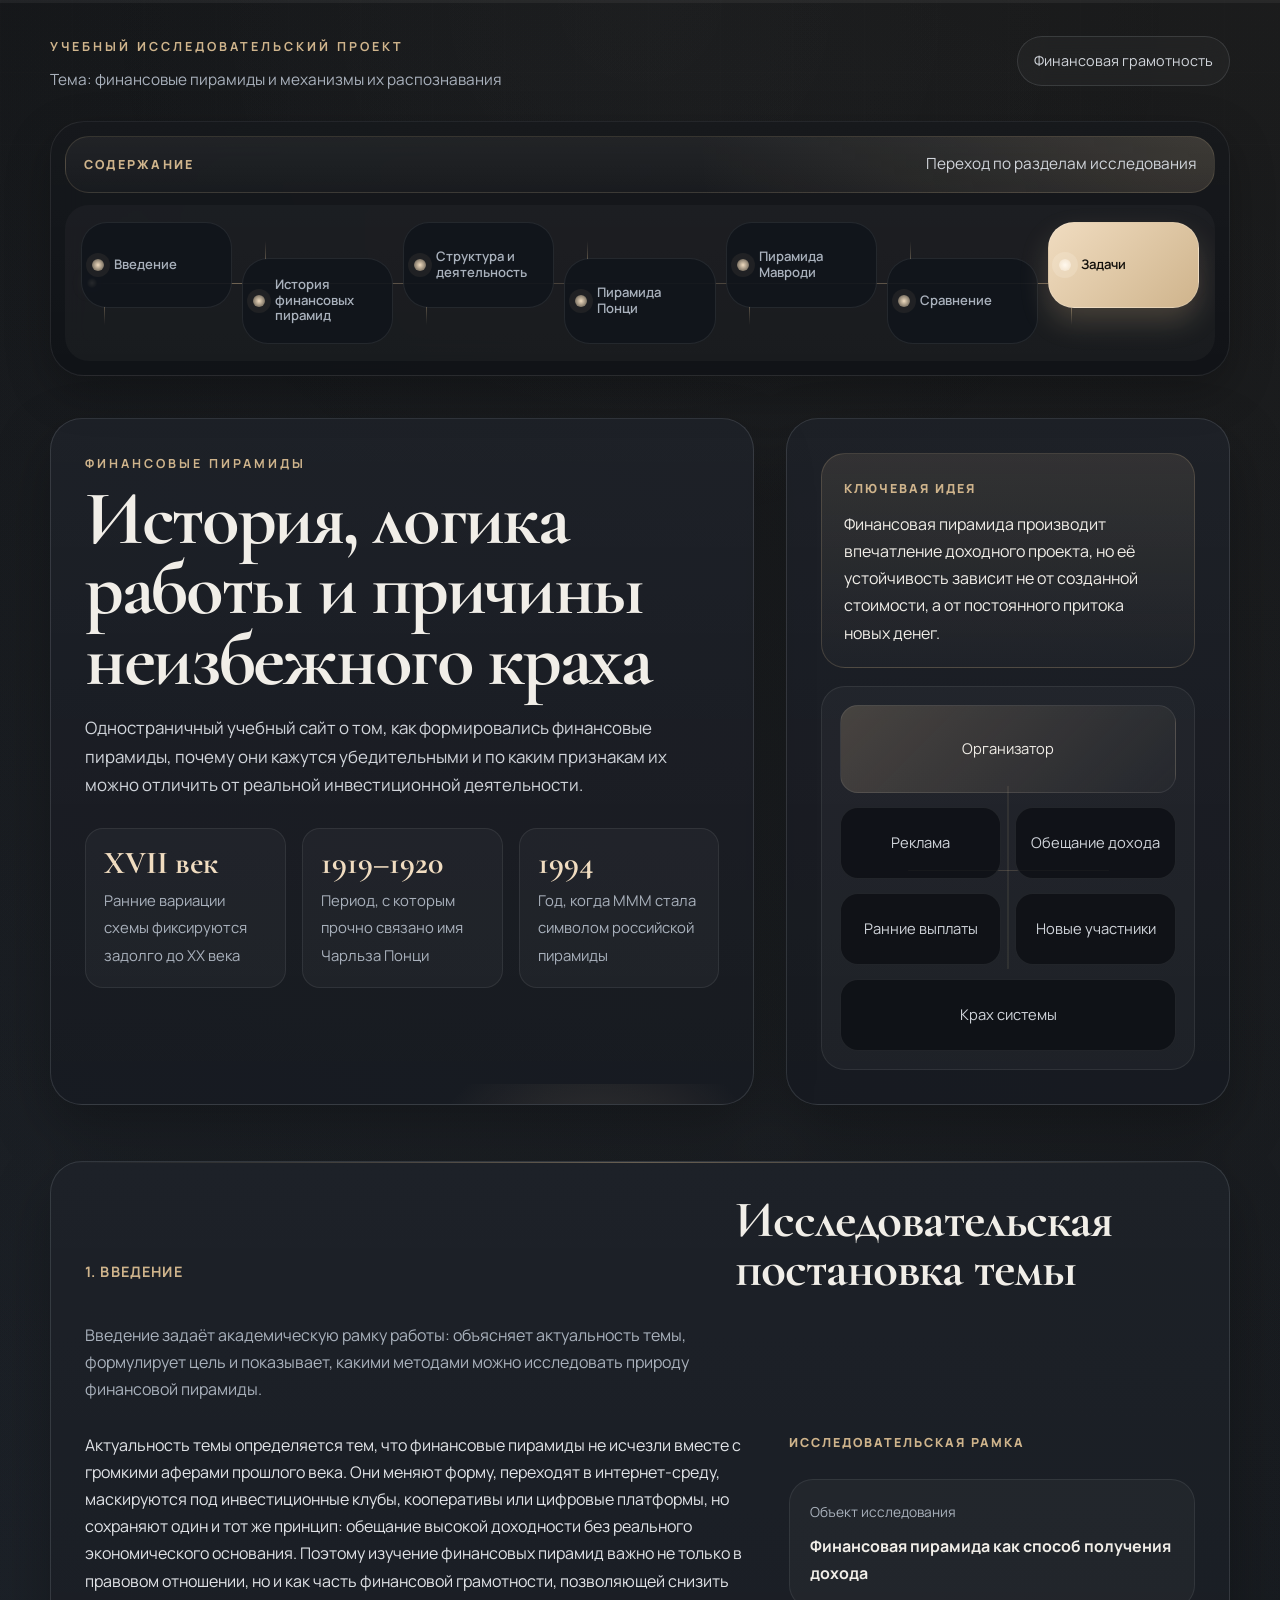
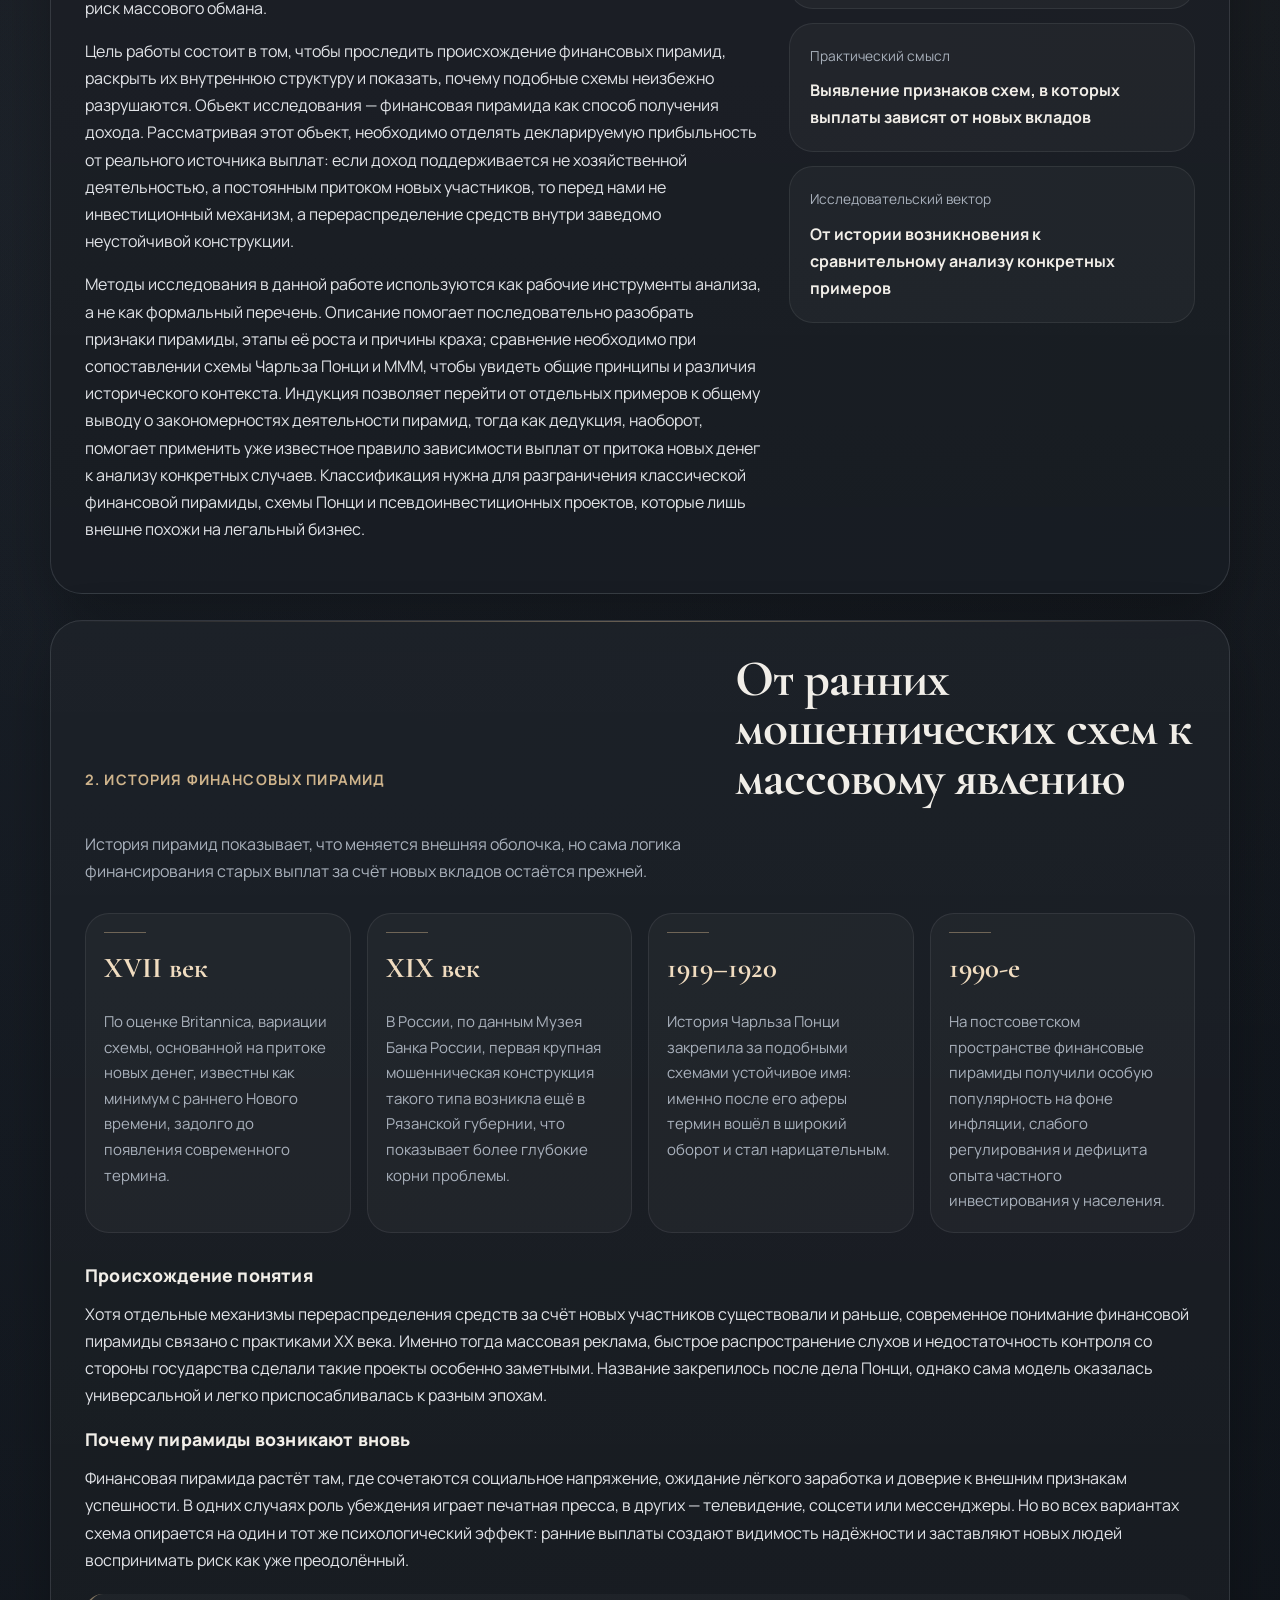
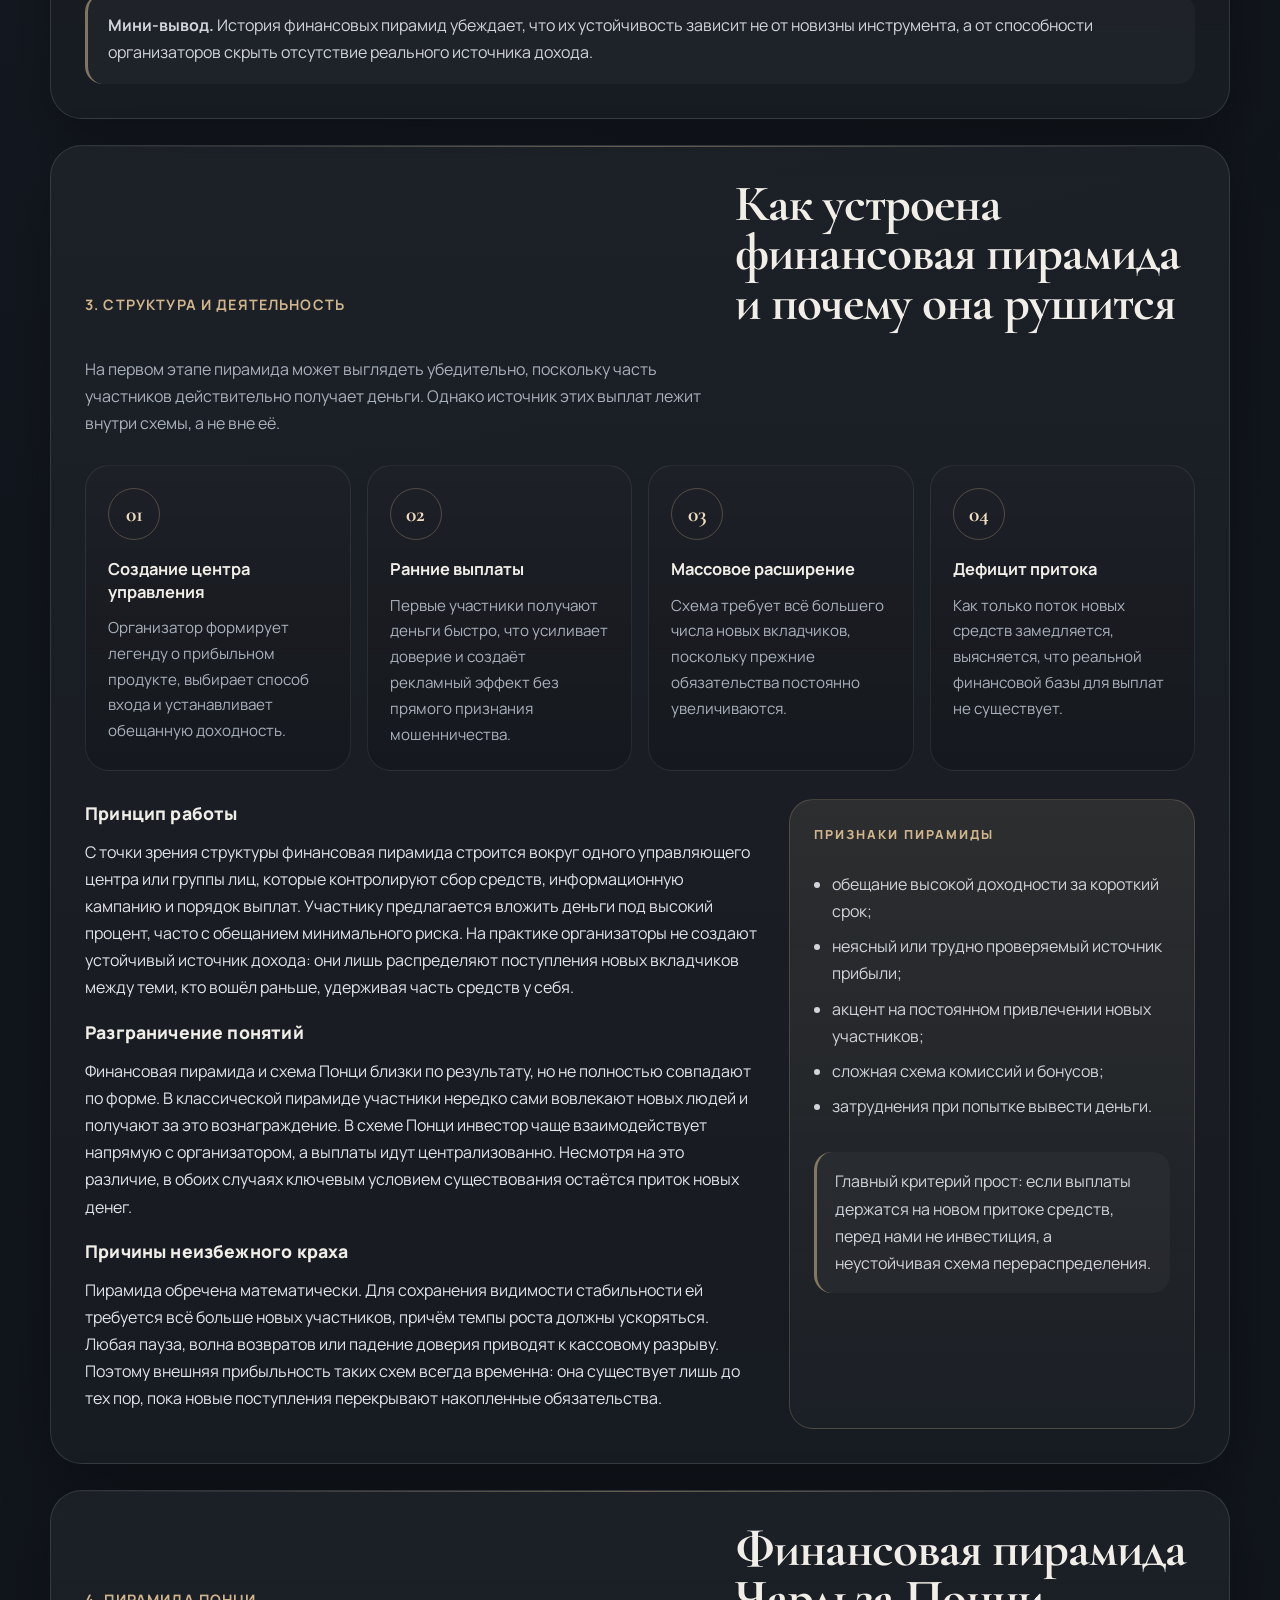
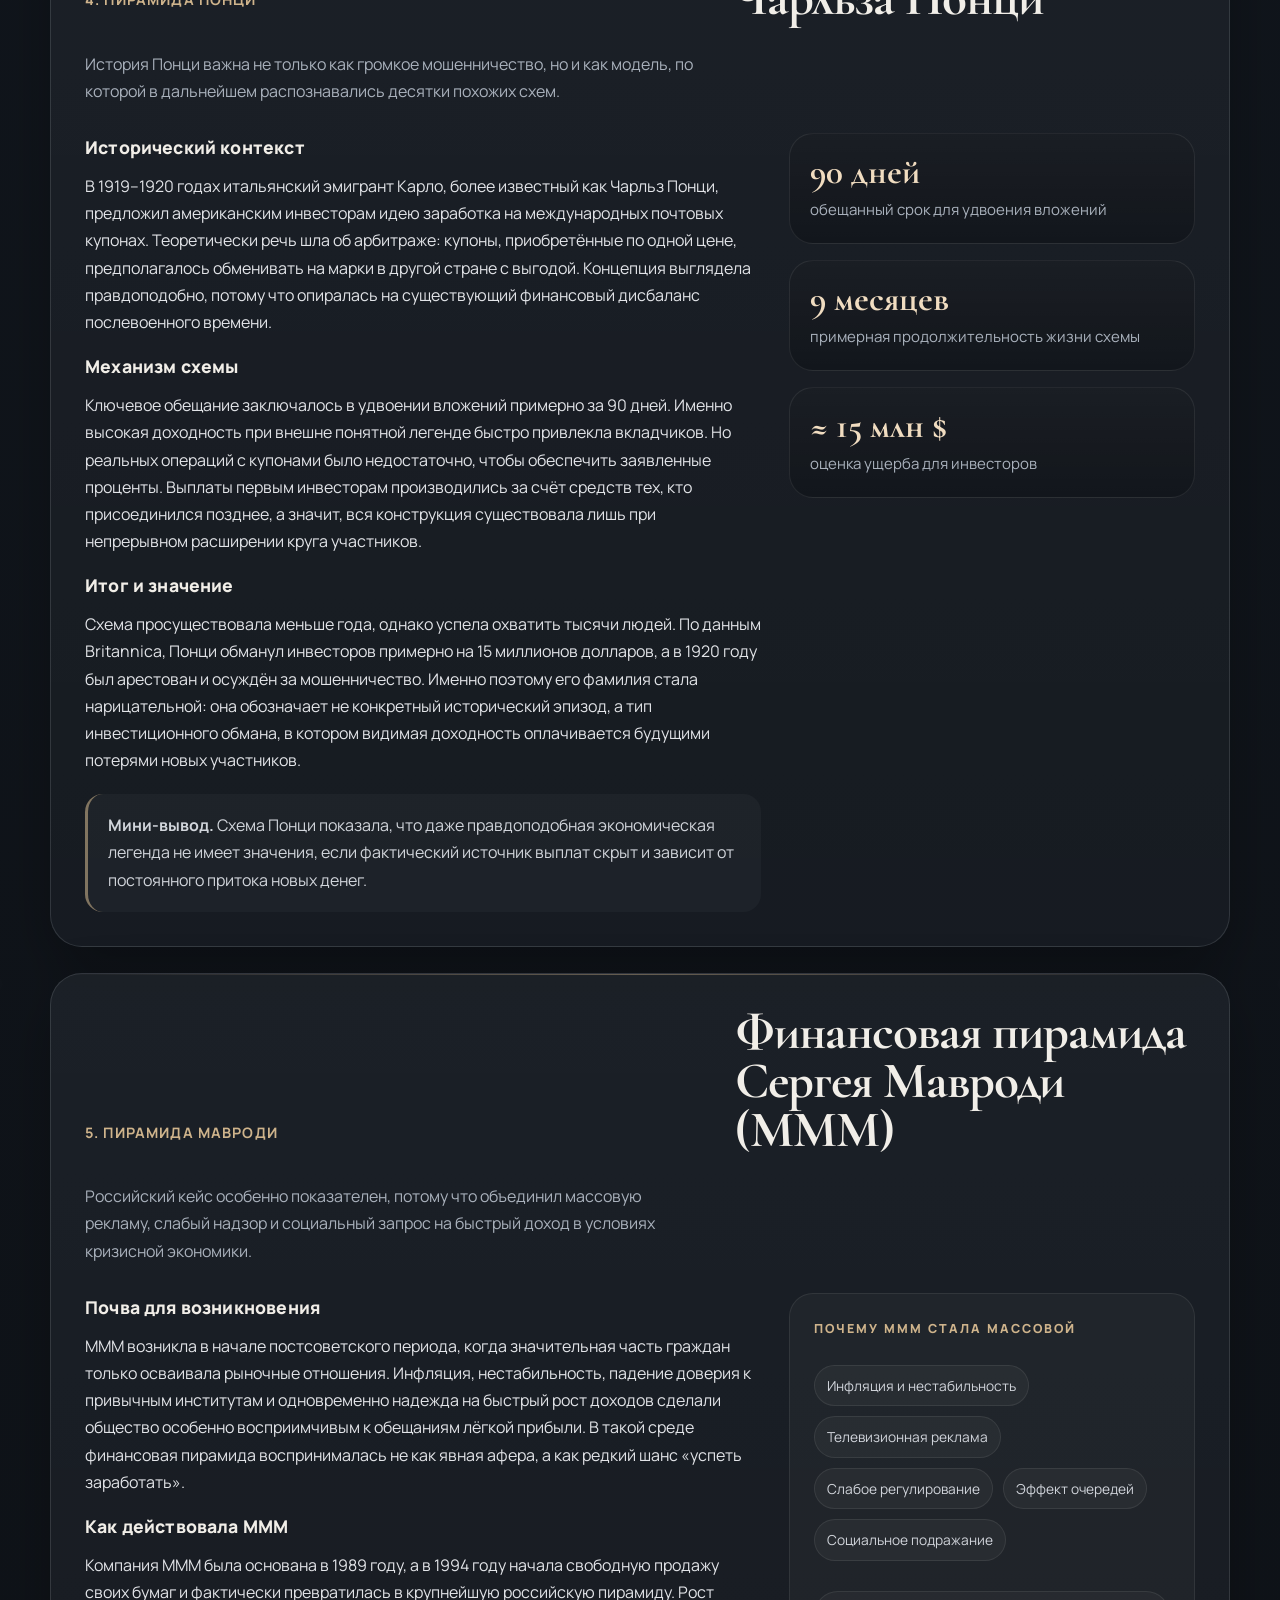
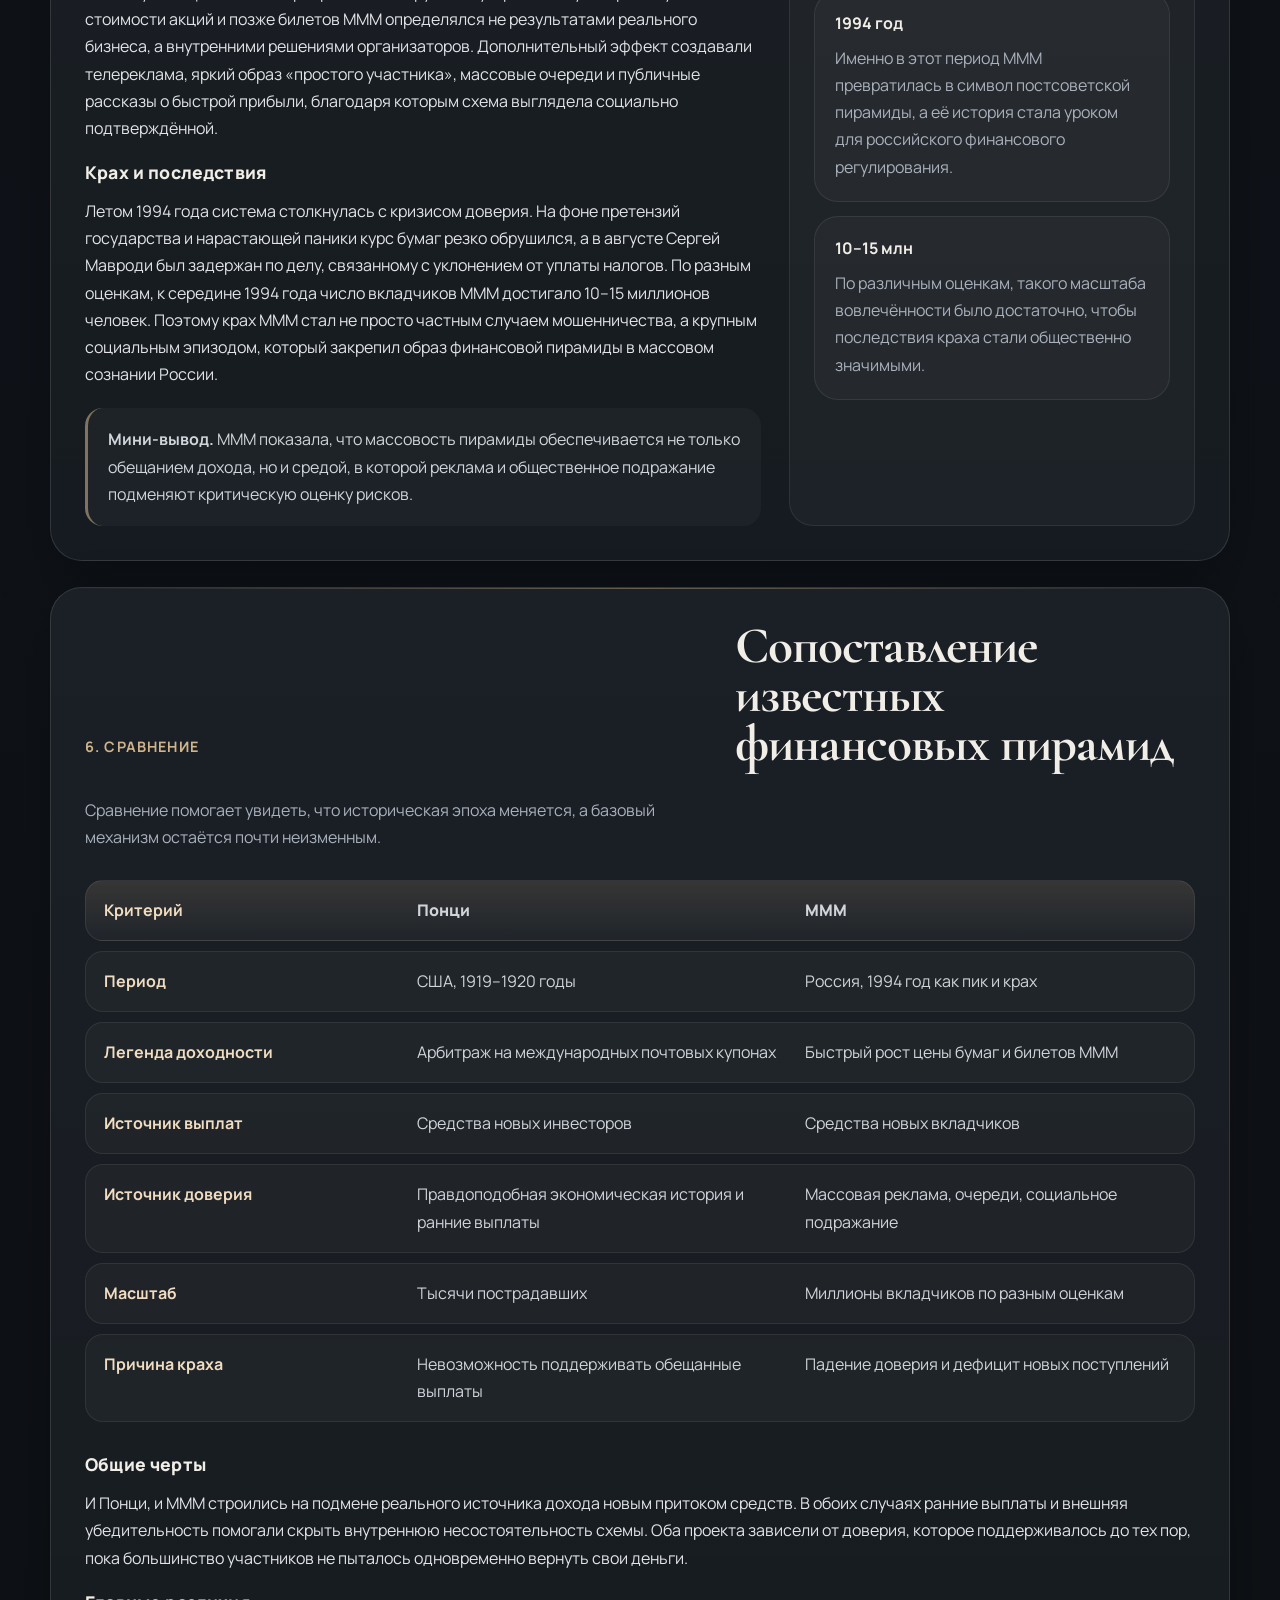
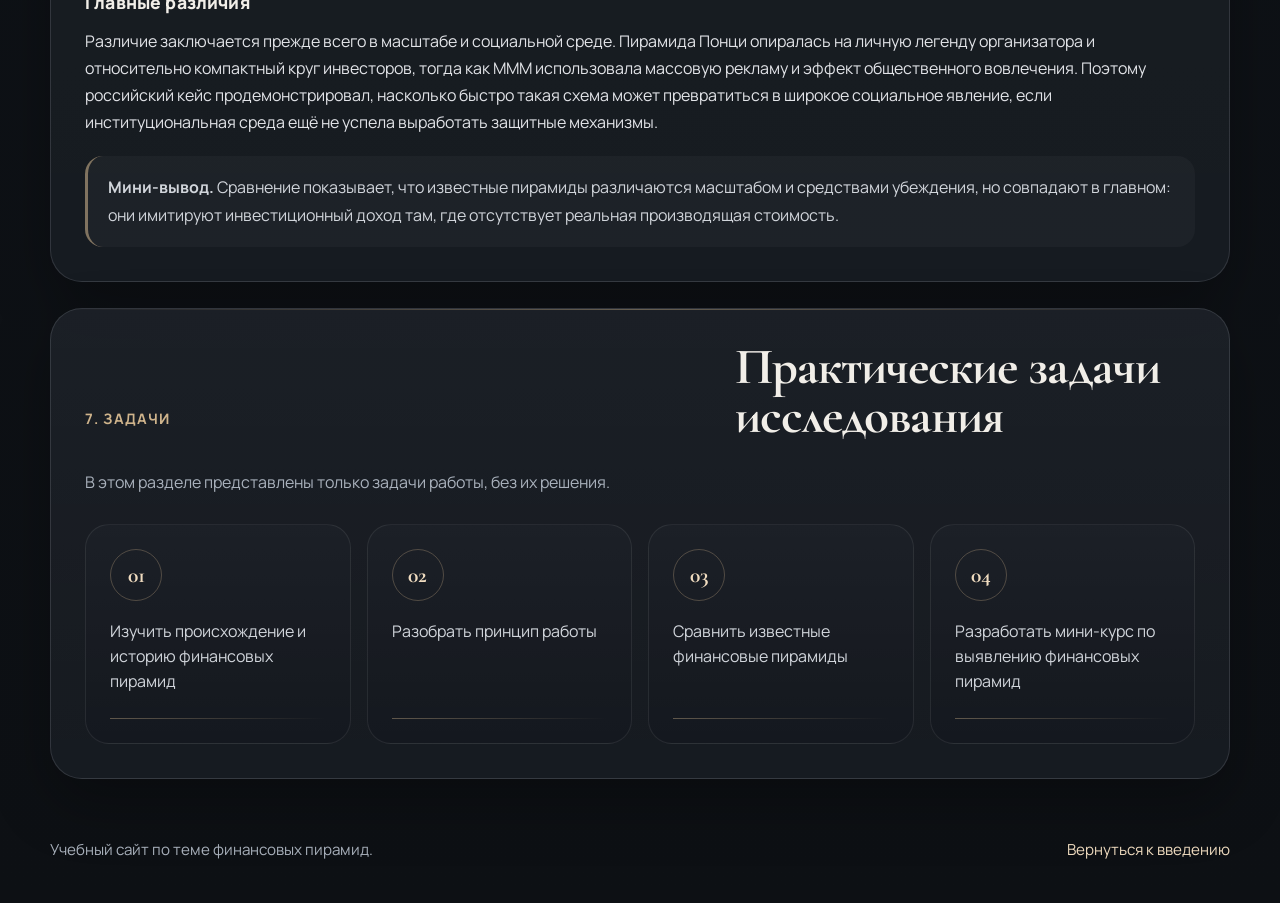
==== index.html @ 286de3d2 "Add files via upload" ====
<!DOCTYPE html>
<html lang="ru">
  <head>
    <meta charset="UTF-8" />
    <meta name="viewport" content="width=device-width, initial-scale=1.0" />
    <title>Финансовые пирамиды | Учебный проект</title>
    <meta
      name="description"
      content="Образовательный сайт о происхождении, структуре и примерах финансовых пирамид: Понци, МММ и сравнительный анализ."
    />
    <link rel="preconnect" href="https://fonts.googleapis.com" />
    <link rel="preconnect" href="https://fonts.gstatic.com" crossorigin />
    <link
      href="https://fonts.googleapis.com/css2?family=Cormorant+Garamond:wght@500;600;700&family=Manrope:wght@400;500;600;700;800&display=swap"
      rel="stylesheet"
    />
    <link rel="stylesheet" href="styles.css" />
    <script src="script.js" defer></script>
  </head>
  <body>
    <div class="scroll-progress" aria-hidden="true">
      <span class="scroll-progress__value"></span>
    </div>

    <header class="page-top">
      <div class="topbar">
        <div>
          <p class="eyebrow">Учебный исследовательский проект</p>
          <p class="topbar__caption">Тема: финансовые пирамиды и механизмы их распознавания</p>
        </div>
        <div class="topbar__badge">Финансовая грамотность</div>
      </div>

      <nav class="branch-nav" aria-label="Навигация по разделам">
        <div class="branch-nav__shell">
          <div class="branch-nav__meta">
            <span class="branch-nav__meta-title">Содержание</span>
            <p class="branch-nav__meta-text">Переход по разделам исследования</p>
          </div>

          <div class="branch-nav__track">
            <span class="branch-nav__trunk" aria-hidden="true"></span>

            <a class="branch-link is-active" href="#vvedenie" data-target="vvedenie" aria-current="true">
              <span class="branch-link__stem" aria-hidden="true"></span>
              <span class="branch-link__dot" aria-hidden="true"></span>
              <span class="branch-link__label">Введение</span>
            </a>

            <a class="branch-link" href="#history" data-target="history">
              <span class="branch-link__stem" aria-hidden="true"></span>
              <span class="branch-link__dot" aria-hidden="true"></span>
              <span class="branch-link__label">История финансовых пирамид</span>
            </a>

            <a class="branch-link" href="#structure" data-target="structure">
              <span class="branch-link__stem" aria-hidden="true"></span>
              <span class="branch-link__dot" aria-hidden="true"></span>
              <span class="branch-link__label">Структура и деятельность</span>
            </a>

            <a class="branch-link" href="#ponzi" data-target="ponzi">
              <span class="branch-link__stem" aria-hidden="true"></span>
              <span class="branch-link__dot" aria-hidden="true"></span>
              <span class="branch-link__label">Пирамида Понци</span>
            </a>

            <a class="branch-link" href="#mavrodi" data-target="mavrodi">
              <span class="branch-link__stem" aria-hidden="true"></span>
              <span class="branch-link__dot" aria-hidden="true"></span>
              <span class="branch-link__label">Пирамида Мавроди</span>
            </a>

            <a class="branch-link" href="#comparison" data-target="comparison">
              <span class="branch-link__stem" aria-hidden="true"></span>
              <span class="branch-link__dot" aria-hidden="true"></span>
              <span class="branch-link__label">Сравнение</span>
            </a>

            <a class="branch-link" href="#tasks" data-target="tasks">
              <span class="branch-link__stem" aria-hidden="true"></span>
              <span class="branch-link__dot" aria-hidden="true"></span>
              <span class="branch-link__label">Задачи</span>
            </a>
          </div>
        </div>
      </nav>

      <section class="hero" data-reveal>
        <div class="hero__content">
          <p class="eyebrow">Финансовые пирамиды</p>
          <h1 class="hero__title">История, логика работы и причины неизбежного краха</h1>
          <p class="hero__lead">
            Одностраничный учебный сайт о том, как формировались финансовые пирамиды,
            почему они кажутся убедительными и по каким признакам их можно отличить от
            реальной инвестиционной деятельности.
          </p>
          <div class="hero__facts">
            <article class="fact-card">
              <span class="fact-card__value">XVII век</span>
              <span class="fact-card__label">Ранние вариации схемы фиксируются задолго до XX века</span>
            </article>
            <article class="fact-card">
              <span class="fact-card__value">1919–1920</span>
              <span class="fact-card__label">Период, с которым прочно связано имя Чарльза Понци</span>
            </article>
            <article class="fact-card">
              <span class="fact-card__value">1994</span>
              <span class="fact-card__label">Год, когда МММ стала символом российской пирамиды</span>
            </article>
          </div>
        </div>

        <aside class="hero__panel">
          <div class="note-card">
            <p class="note-card__label">Ключевая идея</p>
            <p class="note-card__text">
              Финансовая пирамида производит впечатление доходного проекта, но её
              устойчивость зависит не от созданной стоимости, а от постоянного притока
              новых денег.
            </p>
          </div>
          <div class="scheme-map" aria-hidden="true">
            <span class="scheme-map__node scheme-map__node--root">Организатор</span>
            <span class="scheme-map__node scheme-map__node--mid">Реклама</span>
            <span class="scheme-map__node scheme-map__node--mid">Обещание дохода</span>
            <span class="scheme-map__node scheme-map__node--leaf">Ранние выплаты</span>
            <span class="scheme-map__node scheme-map__node--leaf">Новые участники</span>
            <span class="scheme-map__node scheme-map__node--leaf">Крах системы</span>
          </div>
        </aside>
      </section>
    </header>

    <main class="content">
      <section class="section section--intro" id="vvedenie" data-reveal>
        <div class="section__header">
          <p class="section__kicker">1. Введение</p>
          <h2 class="section__title">Исследовательская постановка темы</h2>
          <p class="section__intro">
            Введение задаёт академическую рамку работы: объясняет актуальность темы,
            формулирует цель и показывает, какими методами можно исследовать природу
            финансовой пирамиды.
          </p>
        </div>

        <div class="section__body section__body--intro">
          <div class="reading-block">
            <p>
              Актуальность темы определяется тем, что финансовые пирамиды не исчезли
              вместе с громкими аферами прошлого века. Они меняют форму, переходят в
              интернет-среду, маскируются под инвестиционные клубы, кооперативы или
              цифровые платформы, но сохраняют один и тот же принцип: обещание высокой
              доходности без реального экономического основания. Поэтому изучение
              финансовых пирамид важно не только в правовом отношении, но и как часть
              финансовой грамотности, позволяющей снизить риск массового обмана.
            </p>
            <p>
              Цель работы состоит в том, чтобы проследить происхождение финансовых
              пирамид, раскрыть их внутреннюю структуру и показать, почему подобные
              схемы неизбежно разрушаются. Объект исследования — финансовая пирамида как
              способ получения дохода. Рассматривая этот объект, необходимо отделять
              декларируемую прибыльность от реального источника выплат: если доход
              поддерживается не хозяйственной деятельностью, а постоянным притоком
              новых участников, то перед нами не инвестиционный механизм, а
              перераспределение средств внутри заведомо неустойчивой конструкции.
            </p>
            <p>
              Методы исследования в данной работе используются как рабочие инструменты
              анализа, а не как формальный перечень. Описание помогает последовательно
              разобрать признаки пирамиды, этапы её роста и причины краха;
              сравнение необходимо при сопоставлении схемы Чарльза Понци и МММ, чтобы
              увидеть общие принципы и различия исторического контекста. Индукция
              позволяет перейти от отдельных примеров к общему выводу о закономерностях
              деятельности пирамид, тогда как дедукция, наоборот, помогает применить
              уже известное правило зависимости выплат от притока новых денег к анализу
              конкретных случаев. Классификация нужна для разграничения классической
              финансовой пирамиды, схемы Понци и псевдоинвестиционных проектов,
              которые лишь внешне похожи на легальный бизнес.
            </p>
          </div>

          <aside class="study-frame">
            <p class="study-frame__label">Исследовательская рамка</p>
            <div class="study-frame__card">
              <span>Объект исследования</span>
              <strong>Финансовая пирамида как способ получения дохода</strong>
            </div>
            <div class="study-frame__card">
              <span>Практический смысл</span>
              <strong>Выявление признаков схем, в которых выплаты зависят от новых вкладов</strong>
            </div>
            <div class="study-frame__card">
              <span>Исследовательский вектор</span>
              <strong>От истории возникновения к сравнительному анализу конкретных примеров</strong>
            </div>
          </aside>
        </div>
      </section>

      <section class="section" id="history" data-reveal>
        <div class="section__header">
          <p class="section__kicker">2. История финансовых пирамид</p>
          <h2 class="section__title">От ранних мошеннических схем к массовому явлению</h2>
          <p class="section__intro">
            История пирамид показывает, что меняется внешняя оболочка, но сама логика
            финансирования старых выплат за счёт новых вкладов остаётся прежней.
          </p>
        </div>

        <div class="chronicle">
          <article class="chronicle__item">
            <span class="chronicle__year">XVII век</span>
            <p>
              По оценке Britannica, вариации схемы, основанной на притоке новых денег,
              известны как минимум с раннего Нового времени, задолго до появления
              современного термина.
            </p>
          </article>
          <article class="chronicle__item">
            <span class="chronicle__year">XIX век</span>
            <p>
              В России, по данным Музея Банка России, первая крупная мошенническая
              конструкция такого типа возникла ещё в Рязанской губернии, что показывает
              более глубокие корни проблемы.
            </p>
          </article>
          <article class="chronicle__item">
            <span class="chronicle__year">1919–1920</span>
            <p>
              История Чарльза Понци закрепила за подобными схемами устойчивое имя:
              именно после его аферы термин вошёл в широкий оборот и стал нарицательным.
            </p>
          </article>
          <article class="chronicle__item">
            <span class="chronicle__year">1990-е</span>
            <p>
              На постсоветском пространстве финансовые пирамиды получили особую
              популярность на фоне инфляции, слабого регулирования и дефицита опыта
              частного инвестирования у населения.
            </p>
          </article>
        </div>

        <div class="section__body">
          <div class="reading-block">
            <h3>Происхождение понятия</h3>
            <p>
              Хотя отдельные механизмы перераспределения средств за счёт новых
              участников существовали и раньше, современное понимание финансовой
              пирамиды связано с практиками XX века. Именно тогда массовая реклама,
              быстрое распространение слухов и недостаточность контроля со стороны
              государства сделали такие проекты особенно заметными. Название закрепилось
              после дела Понци, однако сама модель оказалась универсальной и легко
              приспосабливалась к разным эпохам.
            </p>
            <h3>Почему пирамиды возникают вновь</h3>
            <p>
              Финансовая пирамида растёт там, где сочетаются социальное напряжение,
              ожидание лёгкого заработка и доверие к внешним признакам успешности.
              В одних случаях роль убеждения играет печатная пресса, в других —
              телевидение, соцсети или мессенджеры. Но во всех вариантах схема опирается
              на один и тот же психологический эффект: ранние выплаты создают видимость
              надёжности и заставляют новых людей воспринимать риск как уже преодолённый.
            </p>
            <div class="mini-conclusion">
              <strong>Мини-вывод.</strong> История финансовых пирамид убеждает, что их
              устойчивость зависит не от новизны инструмента, а от способности
              организаторов скрыть отсутствие реального источника дохода.
            </div>
          </div>
        </div>
      </section>

      <section class="section" id="structure" data-reveal>
        <div class="section__header">
          <p class="section__kicker">3. Структура и деятельность</p>
          <h2 class="section__title">Как устроена финансовая пирамида и почему она рушится</h2>
          <p class="section__intro">
            На первом этапе пирамида может выглядеть убедительно, поскольку часть
            участников действительно получает деньги. Однако источник этих выплат
            лежит внутри схемы, а не вне её.
          </p>
        </div>

        <div class="flow-grid">
          <article class="flow-card" data-reveal>
            <span class="flow-card__index">01</span>
            <h3>Создание центра управления</h3>
            <p>
              Организатор формирует легенду о прибыльном продукте, выбирает способ
              входа и устанавливает обещанную доходность.
            </p>
          </article>
          <article class="flow-card" data-reveal>
            <span class="flow-card__index">02</span>
            <h3>Ранние выплаты</h3>
            <p>
              Первые участники получают деньги быстро, что усиливает доверие и создаёт
              рекламный эффект без прямого признания мошенничества.
            </p>
          </article>
          <article class="flow-card" data-reveal>
            <span class="flow-card__index">03</span>
            <h3>Массовое расширение</h3>
            <p>
              Схема требует всё большего числа новых вкладчиков, поскольку прежние
              обязательства постоянно увеличиваются.
            </p>
          </article>
          <article class="flow-card" data-reveal>
            <span class="flow-card__index">04</span>
            <h3>Дефицит притока</h3>
            <p>
              Как только поток новых средств замедляется, выясняется, что реальной
              финансовой базы для выплат не существует.
            </p>
          </article>
        </div>

        <div class="section__body section__body--split">
          <div class="reading-block">
            <h3>Принцип работы</h3>
            <p>
              С точки зрения структуры финансовая пирамида строится вокруг одного
              управляющего центра или группы лиц, которые контролируют сбор средств,
              информационную кампанию и порядок выплат. Участнику предлагается вложить
              деньги под высокий процент, часто с обещанием минимального риска. На
              практике организаторы не создают устойчивый источник дохода: они лишь
              распределяют поступления новых вкладчиков между теми, кто вошёл раньше,
              удерживая часть средств у себя.
            </p>
            <h3>Разграничение понятий</h3>
            <p>
              Финансовая пирамида и схема Понци близки по результату, но не полностью
              совпадают по форме. В классической пирамиде участники нередко сами
              вовлекают новых людей и получают за это вознаграждение. В схеме Понци
              инвестор чаще взаимодействует напрямую с организатором, а выплаты идут
              централизованно. Несмотря на это различие, в обоих случаях ключевым
              условием существования остаётся приток новых денег.
            </p>
            <h3>Причины неизбежного краха</h3>
            <p>
              Пирамида обречена математически. Для сохранения видимости стабильности ей
              требуется всё больше новых участников, причём темпы роста должны
              ускоряться. Любая пауза, волна возвратов или падение доверия приводят к
              кассовому разрыву. Поэтому внешняя прибыльность таких схем всегда временна:
              она существует лишь до тех пор, пока новые поступления перекрывают
              накопленные обязательства.
            </p>
          </div>

          <aside class="accent-card">
            <p class="accent-card__label">Признаки пирамиды</p>
            <ul class="signal-list">
              <li>обещание высокой доходности за короткий срок;</li>
              <li>неясный или трудно проверяемый источник прибыли;</li>
              <li>акцент на постоянном привлечении новых участников;</li>
              <li>сложная схема комиссий и бонусов;</li>
              <li>затруднения при попытке вывести деньги.</li>
            </ul>
            <div class="mini-conclusion mini-conclusion--compact">
              Главный критерий прост: если выплаты держатся на новом притоке средств,
              перед нами не инвестиция, а неустойчивая схема перераспределения.
            </div>
          </aside>
        </div>
      </section>

      <section class="section" id="ponzi" data-reveal>
        <div class="section__header">
          <p class="section__kicker">4. Пирамида Понци</p>
          <h2 class="section__title">Финансовая пирамида Чарльза Понци</h2>
          <p class="section__intro">
            История Понци важна не только как громкое мошенничество, но и как модель,
            по которой в дальнейшем распознавались десятки похожих схем.
          </p>
        </div>

        <div class="section__body section__body--split">
          <div class="reading-block">
            <h3>Исторический контекст</h3>
            <p>
              В 1919–1920 годах итальянский эмигрант Карло, более известный как Чарльз
              Понци, предложил американским инвесторам идею заработка на международных
              почтовых купонах. Теоретически речь шла об арбитраже: купоны, приобретённые
              по одной цене, предполагалось обменивать на марки в другой стране с
              выгодой. Концепция выглядела правдоподобно, потому что опиралась на
              существующий финансовый дисбаланс послевоенного времени.
            </p>
            <h3>Механизм схемы</h3>
            <p>
              Ключевое обещание заключалось в удвоении вложений примерно за 90 дней.
              Именно высокая доходность при внешне понятной легенде быстро привлекла
              вкладчиков. Но реальных операций с купонами было недостаточно, чтобы
              обеспечить заявленные проценты. Выплаты первым инвесторам производились
              за счёт средств тех, кто присоединился позднее, а значит, вся конструкция
              существовала лишь при непрерывном расширении круга участников.
            </p>
            <h3>Итог и значение</h3>
            <p>
              Схема просуществовала меньше года, однако успела охватить тысячи людей.
              По данным Britannica, Понци обманул инвесторов примерно на 15 миллионов
              долларов, а в 1920 году был арестован и осуждён за мошенничество. Именно
              поэтому его фамилия стала нарицательной: она обозначает не конкретный
              исторический эпизод, а тип инвестиционного обмана, в котором видимая
              доходность оплачивается будущими потерями новых участников.
            </p>
            <div class="mini-conclusion">
              <strong>Мини-вывод.</strong> Схема Понци показала, что даже правдоподобная
              экономическая легенда не имеет значения, если фактический источник выплат
              скрыт и зависит от постоянного притока новых денег.
            </div>
          </div>

          <aside class="stat-stack">
            <article class="stat-card">
              <span class="stat-card__value">90 дней</span>
              <span class="stat-card__label">обещанный срок для удвоения вложений</span>
            </article>
            <article class="stat-card">
              <span class="stat-card__value">9 месяцев</span>
              <span class="stat-card__label">примерная продолжительность жизни схемы</span>
            </article>
            <article class="stat-card">
              <span class="stat-card__value">≈ 15 млн $</span>
              <span class="stat-card__label">оценка ущерба для инвесторов</span>
            </article>
          </aside>
        </div>
      </section>

      <section class="section" id="mavrodi" data-reveal>
        <div class="section__header">
          <p class="section__kicker">5. Пирамида Мавроди</p>
          <h2 class="section__title">Финансовая пирамида Сергея Мавроди (МММ)</h2>
          <p class="section__intro">
            Российский кейс особенно показателен, потому что объединил массовую рекламу,
            слабый надзор и социальный запрос на быстрый доход в условиях кризисной
            экономики.
          </p>
        </div>

        <div class="section__body section__body--split">
          <div class="reading-block">
            <h3>Почва для возникновения</h3>
            <p>
              МММ возникла в начале постсоветского периода, когда значительная часть
              граждан только осваивала рыночные отношения. Инфляция, нестабильность,
              падение доверия к привычным институтам и одновременно надежда на быстрый
              рост доходов сделали общество особенно восприимчивым к обещаниям лёгкой
              прибыли. В такой среде финансовая пирамида воспринималась не как явная
              афера, а как редкий шанс «успеть заработать».
            </p>
            <h3>Как действовала МММ</h3>
            <p>
              Компания МММ была основана в 1989 году, а в 1994 году начала свободную
              продажу своих бумаг и фактически превратилась в крупнейшую российскую
              пирамиду. Рост стоимости акций и позже билетов МММ определялся не
              результатами реального бизнеса, а внутренними решениями организаторов.
              Дополнительный эффект создавали телереклама, яркий образ «простого
              участника», массовые очереди и публичные рассказы о быстрой прибыли,
              благодаря которым схема выглядела социально подтверждённой.
            </p>
            <h3>Крах и последствия</h3>
            <p>
              Летом 1994 года система столкнулась с кризисом доверия. На фоне
              претензий государства и нарастающей паники курс бумаг резко обрушился,
              а в августе Сергей Мавроди был задержан по делу, связанному с уклонением
              от уплаты налогов. По разным оценкам, к середине 1994 года число
              вкладчиков МММ достигало 10–15 миллионов человек. Поэтому крах МММ стал
              не просто частным случаем мошенничества, а крупным социальным эпизодом,
              который закрепил образ финансовой пирамиды в массовом сознании России.
            </p>
            <div class="mini-conclusion">
              <strong>Мини-вывод.</strong> МММ показала, что массовость пирамиды
              обеспечивается не только обещанием дохода, но и средой, в которой реклама
              и общественное подражание подменяют критическую оценку рисков.
            </div>
          </div>

          <aside class="context-panel">
            <p class="context-panel__label">Почему МММ стала массовой</p>
            <div class="context-panel__tags">
              <span>Инфляция и нестабильность</span>
              <span>Телевизионная реклама</span>
              <span>Слабое регулирование</span>
              <span>Эффект очередей</span>
              <span>Социальное подражание</span>
            </div>
            <div class="context-panel__card">
              <strong>1994 год</strong>
              <p>
                Именно в этот период МММ превратилась в символ постсоветской пирамиды,
                а её история стала уроком для российского финансового регулирования.
              </p>
            </div>
            <div class="context-panel__card">
              <strong>10–15 млн</strong>
              <p>
                По различным оценкам, такого масштаба вовлечённости было достаточно,
                чтобы последствия краха стали общественно значимыми.
              </p>
            </div>
          </aside>
        </div>
      </section>

      <section class="section" id="comparison" data-reveal>
        <div class="section__header">
          <p class="section__kicker">6. Сравнение</p>
          <h2 class="section__title">Сопоставление известных финансовых пирамид</h2>
          <p class="section__intro">
            Сравнение помогает увидеть, что историческая эпоха меняется, а базовый
            механизм остаётся почти неизменным.
          </p>
        </div>

        <div class="comparison-table">
          <div class="comparison-table__row comparison-table__row--head">
            <span>Критерий</span>
            <span>Понци</span>
            <span>МММ</span>
          </div>
          <div class="comparison-table__row">
            <span>Период</span>
            <span>США, 1919–1920 годы</span>
            <span>Россия, 1994 год как пик и крах</span>
          </div>
          <div class="comparison-table__row">
            <span>Легенда доходности</span>
            <span>Арбитраж на международных почтовых купонах</span>
            <span>Быстрый рост цены бумаг и билетов МММ</span>
          </div>
          <div class="comparison-table__row">
            <span>Источник выплат</span>
            <span>Средства новых инвесторов</span>
            <span>Средства новых вкладчиков</span>
          </div>
          <div class="comparison-table__row">
            <span>Источник доверия</span>
            <span>Правдоподобная экономическая история и ранние выплаты</span>
            <span>Массовая реклама, очереди, социальное подражание</span>
          </div>
          <div class="comparison-table__row">
            <span>Масштаб</span>
            <span>Тысячи пострадавших</span>
            <span>Миллионы вкладчиков по разным оценкам</span>
          </div>
          <div class="comparison-table__row">
            <span>Причина краха</span>
            <span>Невозможность поддерживать обещанные выплаты</span>
            <span>Падение доверия и дефицит новых поступлений</span>
          </div>
        </div>

        <div class="section__body">
          <div class="reading-block">
            <h3>Общие черты</h3>
            <p>
              И Понци, и МММ строились на подмене реального источника дохода новым
              притоком средств. В обоих случаях ранние выплаты и внешняя убедительность
              помогали скрыть внутреннюю несостоятельность схемы. Оба проекта зависели
              от доверия, которое поддерживалось до тех пор, пока большинство участников
              не пыталось одновременно вернуть свои деньги.
            </p>
            <h3>Главные различия</h3>
            <p>
              Различие заключается прежде всего в масштабе и социальной среде.
              Пирамида Понци опиралась на личную легенду организатора и относительно
              компактный круг инвесторов, тогда как МММ использовала массовую рекламу и
              эффект общественного вовлечения. Поэтому российский кейс продемонстрировал,
              насколько быстро такая схема может превратиться в широкое социальное
              явление, если институциональная среда ещё не успела выработать защитные
              механизмы.
            </p>
            <div class="mini-conclusion">
              <strong>Мини-вывод.</strong> Сравнение показывает, что известные пирамиды
              различаются масштабом и средствами убеждения, но совпадают в главном:
              они имитируют инвестиционный доход там, где отсутствует реальная
              производящая стоимость.
            </div>
          </div>
        </div>
      </section>

      <section class="section section--tasks" id="tasks" data-reveal>
        <div class="section__header">
          <p class="section__kicker">7. Задачи</p>
          <h2 class="section__title">Практические задачи исследования</h2>
          <p class="section__intro">
            В этом разделе представлены только задачи работы, без их решения.
          </p>
        </div>

        <div class="tasks-grid">
          <article class="task-card" data-reveal>
            <span class="task-card__index">01</span>
            <p>Изучить происхождение и историю финансовых пирамид</p>
          </article>
          <article class="task-card" data-reveal>
            <span class="task-card__index">02</span>
            <p>Разобрать принцип работы</p>
          </article>
          <article class="task-card" data-reveal>
            <span class="task-card__index">03</span>
            <p>Сравнить известные финансовые пирамиды</p>
          </article>
          <article class="task-card" data-reveal>
            <span class="task-card__index">04</span>
            <p>Разработать мини-курс по выявлению финансовых пирамид</p>
          </article>
        </div>
      </section>
    </main>

    <footer class="page-footer">
      <p>Учебный сайт по теме финансовых пирамид.</p>
      <a href="#vvedenie" class="page-footer__link">Вернуться к введению</a>
    </footer>
  </body>
</html>
---- styles.css ----
:root {
  --bg: #0d1014;
  --bg-soft: #131821;
  --panel: rgba(20, 24, 31, 0.88);
  --panel-strong: rgba(24, 29, 37, 0.96);
  --line: rgba(208, 215, 224, 0.14);
  --line-strong: rgba(214, 189, 150, 0.28);
  --text: #f1eee8;
  --muted: #a9b1bc;
  --soft: #d1d5db;
  --accent: #cfb48c;
  --accent-strong: #f0dcc0;
  --accent-dark: #564737;
  --shadow: 0 24px 60px rgba(0, 0, 0, 0.28);
  --radius-xl: 32px;
  --radius-lg: 24px;
  --radius-md: 18px;
  --radius-sm: 14px;
  --sans: "Manrope", sans-serif;
  --serif: "Cormorant Garamond", serif;
}

*,
*::before,
*::after {
  box-sizing: border-box;
}

html {
  scroll-behavior: smooth;
}

body {
  margin: 0;
  min-height: 100vh;
  font-family: var(--sans);
  color: var(--text);
  background:
    radial-gradient(circle at top right, rgba(207, 180, 140, 0.08), transparent 30%),
    radial-gradient(circle at left 20%, rgba(76, 91, 112, 0.18), transparent 28%),
    linear-gradient(180deg, #0c0f13 0%, #11161d 45%, #0d1014 100%);
  line-height: 1.7;
  overflow-x: hidden;
}

body::before,
body::after {
  content: "";
  position: fixed;
  inset: 0;
  pointer-events: none;
  z-index: -1;
}

body::before {
  background-image: linear-gradient(rgba(255, 255, 255, 0.02) 1px, transparent 1px),
    linear-gradient(90deg, rgba(255, 255, 255, 0.02) 1px, transparent 1px);
  background-size: 72px 72px;
  mask-image: linear-gradient(180deg, rgba(0, 0, 0, 0.4), transparent 82%);
}

body::after {
  background: radial-gradient(circle at 50% 0%, rgba(255, 255, 255, 0.06), transparent 52%);
  opacity: 0.35;
}

a {
  color: inherit;
}

img,
svg {
  display: block;
  max-width: 100%;
}

p,
h1,
h2,
h3,
ul {
  margin-top: 0;
}

.page-top,
.content,
.page-footer {
  width: min(1180px, calc(100% - 40px));
  margin: 0 auto;
}

.scroll-progress {
  position: fixed;
  top: 0;
  left: 0;
  width: 100%;
  height: 3px;
  background: rgba(255, 255, 255, 0.05);
  z-index: 120;
}

.scroll-progress__value {
  display: block;
  width: 100%;
  height: 100%;
  transform: scaleX(0);
  transform-origin: left center;
  background: linear-gradient(90deg, var(--accent), var(--accent-strong));
}

.topbar {
  display: flex;
  align-items: flex-start;
  justify-content: space-between;
  gap: 24px;
  padding: 36px 0 20px;
}

.eyebrow {
  margin-bottom: 10px;
  color: var(--accent);
  font-size: 0.78rem;
  font-weight: 700;
  letter-spacing: 0.24em;
  text-transform: uppercase;
}

.topbar__caption {
  margin: 0;
  color: var(--muted);
  max-width: 520px;
  font-size: 0.96rem;
}

.topbar__badge {
  flex-shrink: 0;
  padding: 12px 16px;
  border: 1px solid var(--line);
  border-radius: 999px;
  background: rgba(255, 255, 255, 0.03);
  color: var(--soft);
  font-size: 0.9rem;
  backdrop-filter: blur(14px);
}

.branch-nav {
  position: sticky;
  top: 18px;
  z-index: 80;
  margin-top: 8px;
}

.branch-nav__shell {
  display: grid;
  gap: 12px;
  padding: 14px;
  border: 1px solid rgba(255, 255, 255, 0.08);
  border-radius: 34px;
  background:
    linear-gradient(180deg, rgba(255, 255, 255, 0.04), rgba(255, 255, 255, 0.015)),
    rgba(11, 14, 19, 0.84);
  backdrop-filter: blur(18px);
  box-shadow: 0 16px 44px rgba(0, 0, 0, 0.25);
}

.branch-nav__meta {
  display: flex;
  align-items: center;
  justify-content: space-between;
  gap: 10px;
  padding: 16px 18px;
  border-radius: 24px;
  border: 1px solid rgba(207, 180, 140, 0.16);
  background:
    radial-gradient(circle at top right, rgba(207, 180, 140, 0.16), transparent 45%),
    linear-gradient(180deg, rgba(255, 255, 255, 0.05), rgba(255, 255, 255, 0.02));
}

.branch-nav__meta-title {
  color: var(--accent);
  font-size: 0.78rem;
  font-weight: 800;
  letter-spacing: 0.18em;
  text-transform: uppercase;
}

.branch-nav__meta-text {
  margin: 0;
  color: var(--soft);
  font-size: 0.96rem;
  line-height: 1.45;
  text-align: right;
}

.branch-nav__track {
  position: relative;
  display: grid;
  grid-template-columns: repeat(7, minmax(0, 1fr));
  align-items: center;
  gap: 10px;
  min-height: 156px;
  padding: 20px 16px;
  border-radius: 24px;
  background: rgba(255, 255, 255, 0.03);
  overflow: hidden;
}

.branch-nav__trunk {
  position: absolute;
  left: 22px;
  right: 22px;
  top: 50%;
  height: 1px;
  background: linear-gradient(
    90deg,
    transparent,
    rgba(207, 180, 140, 0.5) 8%,
    rgba(207, 180, 140, 0.2) 48%,
    rgba(207, 180, 140, 0.5) 92%,
    transparent
  );
  pointer-events: none;
}

.branch-nav__trunk::before,
.branch-nav__trunk::after {
  content: "";
  position: absolute;
  top: 50%;
  width: 10px;
  height: 10px;
  border-radius: 50%;
  background: radial-gradient(circle, var(--accent-strong), rgba(207, 180, 140, 0.08) 72%);
  transform: translateY(-50%);
  box-shadow: 0 0 18px rgba(207, 180, 140, 0.24);
}

.branch-nav__trunk::before {
  left: 0;
}

.branch-nav__trunk::after {
  right: 0;
}

.branch-link {
  --branch-offset: 0px;
  position: relative;
  display: inline-flex;
  align-items: center;
  justify-content: flex-start;
  gap: 10px;
  width: 100%;
  min-width: 0;
  min-height: 86px;
  padding: 12px 12px 12px 10px;
  border-radius: 26px;
  border: 1px solid rgba(255, 255, 255, 0.08);
  background: rgba(17, 22, 28, 0.9);
  color: var(--muted);
  text-decoration: none;
  font-size: 0.82rem;
  font-weight: 600;
  line-height: 1.2;
  transform: translateY(var(--branch-offset));
  transition: transform 0.35s ease, background-color 0.35s ease, border-color 0.35s ease,
    color 0.35s ease, box-shadow 0.35s ease, opacity 0.35s ease;
  isolation: isolate;
}

.branch-link__stem {
  position: absolute;
  left: 22px;
  width: 1px;
  pointer-events: none;
}

.branch-link__dot {
  position: relative;
  flex: 0 0 auto;
  width: 12px;
  height: 12px;
  border-radius: 50%;
  background: radial-gradient(circle, var(--accent-strong), rgba(207, 180, 140, 0.32));
  box-shadow: 0 0 0 6px rgba(207, 180, 140, 0.08);
}

.branch-link__label {
  position: relative;
  z-index: 1;
  white-space: normal;
  text-wrap: balance;
}

.branch-link:nth-of-type(odd) {
  --branch-offset: -18px;
}

.branch-link:nth-of-type(odd) .branch-link__stem {
  top: 100%;
  height: 18px;
  background: linear-gradient(180deg, rgba(207, 180, 140, 0.48), transparent);
}

.branch-link:nth-of-type(even) {
  --branch-offset: 18px;
}

.branch-link:nth-of-type(even) .branch-link__stem {
  bottom: 100%;
  height: 18px;
  background: linear-gradient(180deg, transparent, rgba(207, 180, 140, 0.48));
}

.branch-link:hover,
.branch-link:focus-visible {
  color: var(--text);
  border-color: rgba(207, 180, 140, 0.4);
  background: rgba(207, 180, 140, 0.12);
  box-shadow: 0 0 0 4px rgba(207, 180, 140, 0.08);
  transform: translateY(calc(var(--branch-offset) - 3px));
  outline: none;
}

.branch-link.is-active {
  color: #120f0b;
  background: linear-gradient(135deg, var(--accent-strong), var(--accent));
  border-color: rgba(255, 255, 255, 0.16);
  box-shadow: 0 14px 28px rgba(207, 180, 140, 0.24);
}

.branch-link.is-active .branch-link__dot {
  background: radial-gradient(circle, #fff8ee, rgba(255, 245, 230, 0.42));
  box-shadow: 0 0 0 7px rgba(255, 247, 235, 0.18);
}

.branch-link.is-active .branch-link__stem {
  opacity: 1;
}

.branch-link:not(.is-active) .branch-link__stem {
  opacity: 0.72;
}

.hero {
  display: grid;
  grid-template-columns: minmax(0, 1.35fr) minmax(320px, 0.85fr);
  gap: 32px;
  align-items: stretch;
  padding: 42px 0 30px;
}

.hero__content,
.hero__panel {
  padding: 34px;
  border: 1px solid var(--line);
  border-radius: var(--radius-xl);
  background:
    linear-gradient(180deg, rgba(255, 255, 255, 0.05), rgba(255, 255, 255, 0.02)),
    rgba(17, 21, 28, 0.8);
  box-shadow: var(--shadow);
}

.hero__content {
  position: relative;
  overflow: hidden;
}

.hero__content::before {
  content: "";
  position: absolute;
  inset: auto -10% -35% 45%;
  height: 260px;
  background: radial-gradient(circle, rgba(207, 180, 140, 0.22), transparent 70%);
}

.hero__title {
  position: relative;
  margin-bottom: 18px;
  font-family: var(--serif);
  font-size: clamp(3.3rem, 6vw, 5.8rem);
  line-height: 0.92;
  letter-spacing: -0.03em;
}

.hero__lead {
  position: relative;
  max-width: 650px;
  margin-bottom: 28px;
  color: var(--soft);
  font-size: 1.06rem;
}

.hero__facts {
  position: relative;
  display: grid;
  grid-template-columns: repeat(3, minmax(0, 1fr));
  gap: 16px;
}

.fact-card {
  padding: 18px;
  border: 1px solid rgba(255, 255, 255, 0.08);
  border-radius: var(--radius-md);
  background: rgba(255, 255, 255, 0.03);
}

.fact-card__value {
  display: block;
  margin-bottom: 8px;
  color: var(--accent-strong);
  font-family: var(--serif);
  font-size: 2rem;
  font-weight: 700;
  line-height: 1;
}

.fact-card__label {
  color: var(--muted);
  font-size: 0.93rem;
}

.hero__panel {
  display: grid;
  gap: 18px;
}

.note-card {
  padding: 20px 22px;
  border-radius: var(--radius-lg);
  background: linear-gradient(180deg, rgba(207, 180, 140, 0.12), rgba(255, 255, 255, 0.02));
  border: 1px solid rgba(207, 180, 140, 0.2);
}

.note-card__label,
.study-frame__label,
.accent-card__label,
.context-panel__label {
  display: inline-block;
  margin-bottom: 12px;
  color: var(--accent);
  font-size: 0.78rem;
  font-weight: 800;
  letter-spacing: 0.16em;
  text-transform: uppercase;
}

.note-card__text {
  margin: 0;
  color: var(--text);
  font-size: 1rem;
}

.scheme-map {
  position: relative;
  display: grid;
  grid-template-columns: repeat(2, minmax(0, 1fr));
  gap: 14px;
  padding: 18px;
  border-radius: var(--radius-lg);
  border: 1px solid rgba(255, 255, 255, 0.08);
  background: rgba(255, 255, 255, 0.03);
}

.scheme-map::before,
.scheme-map::after {
  content: "";
  position: absolute;
  border-radius: 999px;
  background: rgba(207, 180, 140, 0.2);
}

.scheme-map::before {
  top: 26%;
  left: 50%;
  width: 1px;
  height: 48%;
  transform: translateX(-50%);
}

.scheme-map::after {
  left: 23%;
  right: 23%;
  top: 48%;
  height: 1px;
}

.scheme-map__node {
  position: relative;
  z-index: 1;
  display: inline-flex;
  align-items: center;
  justify-content: center;
  min-height: 72px;
  padding: 14px;
  border-radius: 18px;
  border: 1px solid rgba(255, 255, 255, 0.08);
  background: rgba(12, 15, 20, 0.78);
  color: var(--soft);
  font-size: 0.92rem;
  text-align: center;
}

.scheme-map__node--root {
  grid-column: 1 / -1;
  min-height: 88px;
  background: linear-gradient(135deg, rgba(207, 180, 140, 0.22), rgba(255, 255, 255, 0.02));
  color: var(--text);
}

.scheme-map__node--leaf:last-child {
  grid-column: 1 / -1;
}

.content {
  padding-bottom: 48px;
}

.section {
  position: relative;
  margin-top: 26px;
  padding: 34px;
  border: 1px solid var(--line);
  border-radius: var(--radius-xl);
  background:
    linear-gradient(180deg, rgba(255, 255, 255, 0.04), rgba(255, 255, 255, 0.015)),
    var(--panel);
  box-shadow: var(--shadow);
  overflow: hidden;
}

.section::before {
  content: "";
  position: absolute;
  inset: 0 0 auto;
  height: 1px;
  background: linear-gradient(90deg, transparent, rgba(207, 180, 140, 0.42), transparent);
}

.section__header {
  display: grid;
  grid-template-columns: minmax(0, 1.15fr) minmax(280px, 0.85fr);
  gap: 28px;
  align-items: end;
  margin-bottom: 28px;
}

.section__kicker {
  margin: 0 0 10px;
  color: var(--accent);
  font-size: 0.9rem;
  font-weight: 700;
  letter-spacing: 0.08em;
  text-transform: uppercase;
}

.section__title {
  margin-bottom: 0;
  font-family: var(--serif);
  font-size: clamp(2.4rem, 4vw, 3.6rem);
  line-height: 0.96;
  letter-spacing: -0.02em;
}

.section__intro {
  margin: 0;
  color: var(--muted);
  font-size: 1rem;
}

.section__body {
  display: grid;
  gap: 28px;
}

.section__body--intro,
.section__body--split {
  grid-template-columns: minmax(0, 1.25fr) minmax(280px, 0.75fr);
}

.reading-block h3 {
  margin-bottom: 10px;
  font-size: 1.1rem;
  font-weight: 800;
  letter-spacing: 0.01em;
}

.reading-block p {
  margin-bottom: 16px;
  color: #e2e4e8;
}

.study-frame,
.accent-card,
.context-panel,
.stat-stack {
  display: grid;
  align-content: start;
  gap: 14px;
}

.study-frame__card,
.context-panel__card,
.stat-card {
  padding: 20px;
  border-radius: var(--radius-lg);
  border: 1px solid rgba(255, 255, 255, 0.08);
  background: rgba(255, 255, 255, 0.03);
}

.study-frame__card span,
.context-panel__card strong,
.stat-card__label {
  display: block;
}

.study-frame__card span {
  margin-bottom: 10px;
  color: var(--muted);
  font-size: 0.86rem;
}

.study-frame__card strong,
.context-panel__card strong {
  font-size: 1rem;
  line-height: 1.45;
}

.chronicle {
  display: grid;
  grid-template-columns: repeat(4, minmax(0, 1fr));
  gap: 16px;
  margin-bottom: 28px;
}

.chronicle__item {
  position: relative;
  padding: 22px 18px 18px;
  border-radius: var(--radius-lg);
  border: 1px solid rgba(255, 255, 255, 0.08);
  background: rgba(255, 255, 255, 0.03);
}

.chronicle__item::before {
  content: "";
  position: absolute;
  left: 18px;
  top: 18px;
  width: 42px;
  height: 1px;
  background: rgba(207, 180, 140, 0.45);
}

.chronicle__year {
  display: inline-block;
  margin-bottom: 16px;
  padding-top: 8px;
  color: var(--accent-strong);
  font-family: var(--serif);
  font-size: 1.8rem;
  font-weight: 700;
}

.chronicle__item p {
  margin: 0;
  color: var(--muted);
  font-size: 0.94rem;
}

.flow-grid {
  display: grid;
  grid-template-columns: repeat(4, minmax(0, 1fr));
  gap: 16px;
  margin-bottom: 28px;
}

.flow-card {
  position: relative;
  padding: 22px;
  min-height: 230px;
  border-radius: var(--radius-lg);
  border: 1px solid rgba(255, 255, 255, 0.08);
  background:
    linear-gradient(180deg, rgba(255, 255, 255, 0.05), rgba(255, 255, 255, 0.015)),
    rgba(17, 20, 26, 0.86);
  transition: transform 0.35s ease, border-color 0.35s ease, background-color 0.35s ease;
}

.flow-card:hover {
  transform: translateY(-6px);
  border-color: rgba(207, 180, 140, 0.25);
}

.flow-card__index,
.task-card__index {
  display: inline-flex;
  align-items: center;
  justify-content: center;
  width: 52px;
  height: 52px;
  margin-bottom: 18px;
  border-radius: 50%;
  border: 1px solid rgba(207, 180, 140, 0.3);
  color: var(--accent-strong);
  font-family: var(--serif);
  font-size: 1.35rem;
  font-weight: 700;
}

.flow-card h3 {
  margin-bottom: 12px;
  font-size: 1.03rem;
  line-height: 1.35;
}

.flow-card p {
  margin: 0;
  color: var(--muted);
  font-size: 0.95rem;
}

.accent-card {
  padding: 24px;
  border-radius: var(--radius-lg);
  border: 1px solid rgba(207, 180, 140, 0.22);
  background: linear-gradient(180deg, rgba(207, 180, 140, 0.11), rgba(255, 255, 255, 0.02));
}

.signal-list {
  margin: 0;
  padding-left: 18px;
  color: var(--soft);
}

.signal-list li + li {
  margin-top: 8px;
}

.mini-conclusion {
  margin-top: 20px;
  padding: 18px 20px;
  border-radius: var(--radius-md);
  border-left: 3px solid rgba(207, 180, 140, 0.56);
  background: rgba(255, 255, 255, 0.03);
  color: var(--soft);
}

.mini-conclusion--compact {
  margin-top: 18px;
  padding: 16px 18px;
}

.stat-stack {
  gap: 16px;
}

.stat-card {
  background:
    linear-gradient(180deg, rgba(255, 255, 255, 0.05), rgba(255, 255, 255, 0.015)),
    rgba(14, 18, 24, 0.9);
}

.stat-card__value {
  display: block;
  margin-bottom: 8px;
  color: var(--accent-strong);
  font-family: var(--serif);
  font-size: 2.2rem;
  font-weight: 700;
  line-height: 1;
}

.stat-card__label {
  color: var(--muted);
  font-size: 0.94rem;
}

.context-panel {
  padding: 24px;
  border-radius: var(--radius-lg);
  border: 1px solid rgba(255, 255, 255, 0.08);
  background: rgba(255, 255, 255, 0.03);
}

.context-panel__tags {
  display: flex;
  flex-wrap: wrap;
  gap: 10px;
  margin-bottom: 16px;
}

.context-panel__tags span {
  padding: 8px 12px;
  border-radius: 999px;
  background: rgba(255, 255, 255, 0.04);
  border: 1px solid rgba(255, 255, 255, 0.08);
  color: var(--soft);
  font-size: 0.86rem;
}

.context-panel__card p {
  margin: 10px 0 0;
  color: var(--muted);
}

.comparison-table {
  display: grid;
  gap: 10px;
  margin-bottom: 28px;
}

.comparison-table__row {
  display: grid;
  grid-template-columns: minmax(180px, 0.8fr) minmax(0, 1fr) minmax(0, 1fr);
  gap: 16px;
  padding: 16px 18px;
  border-radius: var(--radius-md);
  border: 1px solid rgba(255, 255, 255, 0.08);
  background: rgba(255, 255, 255, 0.03);
}

.comparison-table__row span:first-child {
  color: var(--accent-strong);
  font-weight: 700;
}

.comparison-table__row span:not(:first-child) {
  color: var(--soft);
}

.comparison-table__row--head {
  background: linear-gradient(180deg, rgba(207, 180, 140, 0.16), rgba(255, 255, 255, 0.03));
}

.comparison-table__row--head span {
  color: var(--text);
  font-weight: 800;
}

.tasks-grid {
  display: grid;
  grid-template-columns: repeat(4, minmax(0, 1fr));
  gap: 16px;
}

.task-card {
  position: relative;
  min-height: 220px;
  padding: 24px;
  border-radius: var(--radius-lg);
  border: 1px solid rgba(255, 255, 255, 0.08);
  background:
    linear-gradient(180deg, rgba(255, 255, 255, 0.05), rgba(255, 255, 255, 0.015)),
    rgba(16, 20, 27, 0.9);
  transition: transform 0.35s ease, border-color 0.35s ease, box-shadow 0.35s ease;
}

.task-card::after {
  content: "";
  position: absolute;
  inset: auto 24px 24px;
  height: 1px;
  background: linear-gradient(90deg, rgba(207, 180, 140, 0.4), transparent);
}

.task-card p {
  margin: 0;
  color: var(--soft);
  font-size: 1rem;
  line-height: 1.55;
}

.task-card:hover {
  transform: translateY(-8px);
  border-color: rgba(207, 180, 140, 0.28);
  box-shadow: 0 22px 36px rgba(0, 0, 0, 0.24);
}

.page-footer {
  display: flex;
  align-items: center;
  justify-content: space-between;
  gap: 20px;
  padding: 10px 0 40px;
  color: var(--muted);
  font-size: 0.95rem;
}

.page-footer p {
  margin: 0;
}

.page-footer__link {
  text-decoration: none;
  color: var(--accent-strong);
}

[data-reveal] {
  opacity: 0;
  transform: translateY(34px);
  transition: opacity 0.7s ease, transform 0.7s ease;
}

[data-reveal].is-visible {
  opacity: 1;
  transform: translateY(0);
}

body.is-scrolled .branch-nav__shell {
  border-color: rgba(255, 255, 255, 0.12);
  background: rgba(10, 13, 18, 0.9);
}

@media (max-width: 1140px) {
  .hero {
    grid-template-columns: 1fr;
  }

  .branch-nav__track {
    grid-template-columns: repeat(4, minmax(0, 1fr));
    min-height: auto;
    padding: 12px;
  }

  .branch-nav__trunk,
  .branch-link__stem {
    display: none;
  }

  .branch-link,
  .branch-link:nth-of-type(odd),
  .branch-link:nth-of-type(even),
  .branch-link:hover,
  .branch-link:focus-visible {
    transform: none;
  }

  .branch-link {
    min-height: 76px;
    font-size: 0.84rem;
  }

  .hero__facts,
  .chronicle,
  .flow-grid,
  .tasks-grid {
    grid-template-columns: repeat(2, minmax(0, 1fr));
  }
}

@media (max-width: 960px) {
  .section__header,
  .section__body--intro,
  .section__body--split {
    grid-template-columns: 1fr;
  }

  .comparison-table__row {
    grid-template-columns: 1fr;
  }

  .comparison-table__row span:first-child {
    margin-bottom: -4px;
  }
}

@media (max-width: 760px) {
  .page-top,
  .content,
  .page-footer {
    width: min(100%, calc(100% - 24px));
  }

  .topbar {
    flex-direction: column;
    padding-top: 24px;
  }

  .branch-nav {
    top: 10px;
  }

  .branch-nav__shell {
    gap: 10px;
    padding: 10px;
    border-radius: 28px;
  }

  .branch-nav__meta {
    flex-direction: column;
    align-items: flex-start;
    padding: 14px 16px;
    border-radius: 20px;
  }

  .branch-nav__meta-text {
    font-size: 0.94rem;
    text-align: left;
  }

  .branch-nav__track {
    grid-template-columns: repeat(2, minmax(0, 1fr));
    padding: 10px;
    border-radius: 20px;
  }

  .branch-link {
    min-height: 74px;
    gap: 9px;
    padding: 12px;
    font-size: 0.88rem;
  }
}

@media (max-width: 520px) {
  .branch-nav__track {
    grid-template-columns: 1fr;
  }

  .branch-link {
    min-height: 68px;
  }

  .hero__content,
  .hero__panel,
  .section {
    padding: 24px;
  }

  .hero__title {
    font-size: clamp(2.7rem, 14vw, 4.2rem);
  }

  .hero__facts,
  .chronicle,
  .flow-grid,
  .tasks-grid {
    grid-template-columns: 1fr;
  }

  .scheme-map {
    grid-template-columns: 1fr;
  }

  .scheme-map::before,
  .scheme-map::after {
    display: none;
  }

  .scheme-map__node--root,
  .scheme-map__node--leaf:last-child {
    grid-column: auto;
  }

  .page-footer {
    flex-direction: column;
    align-items: flex-start;
    padding-bottom: 28px;
  }
}
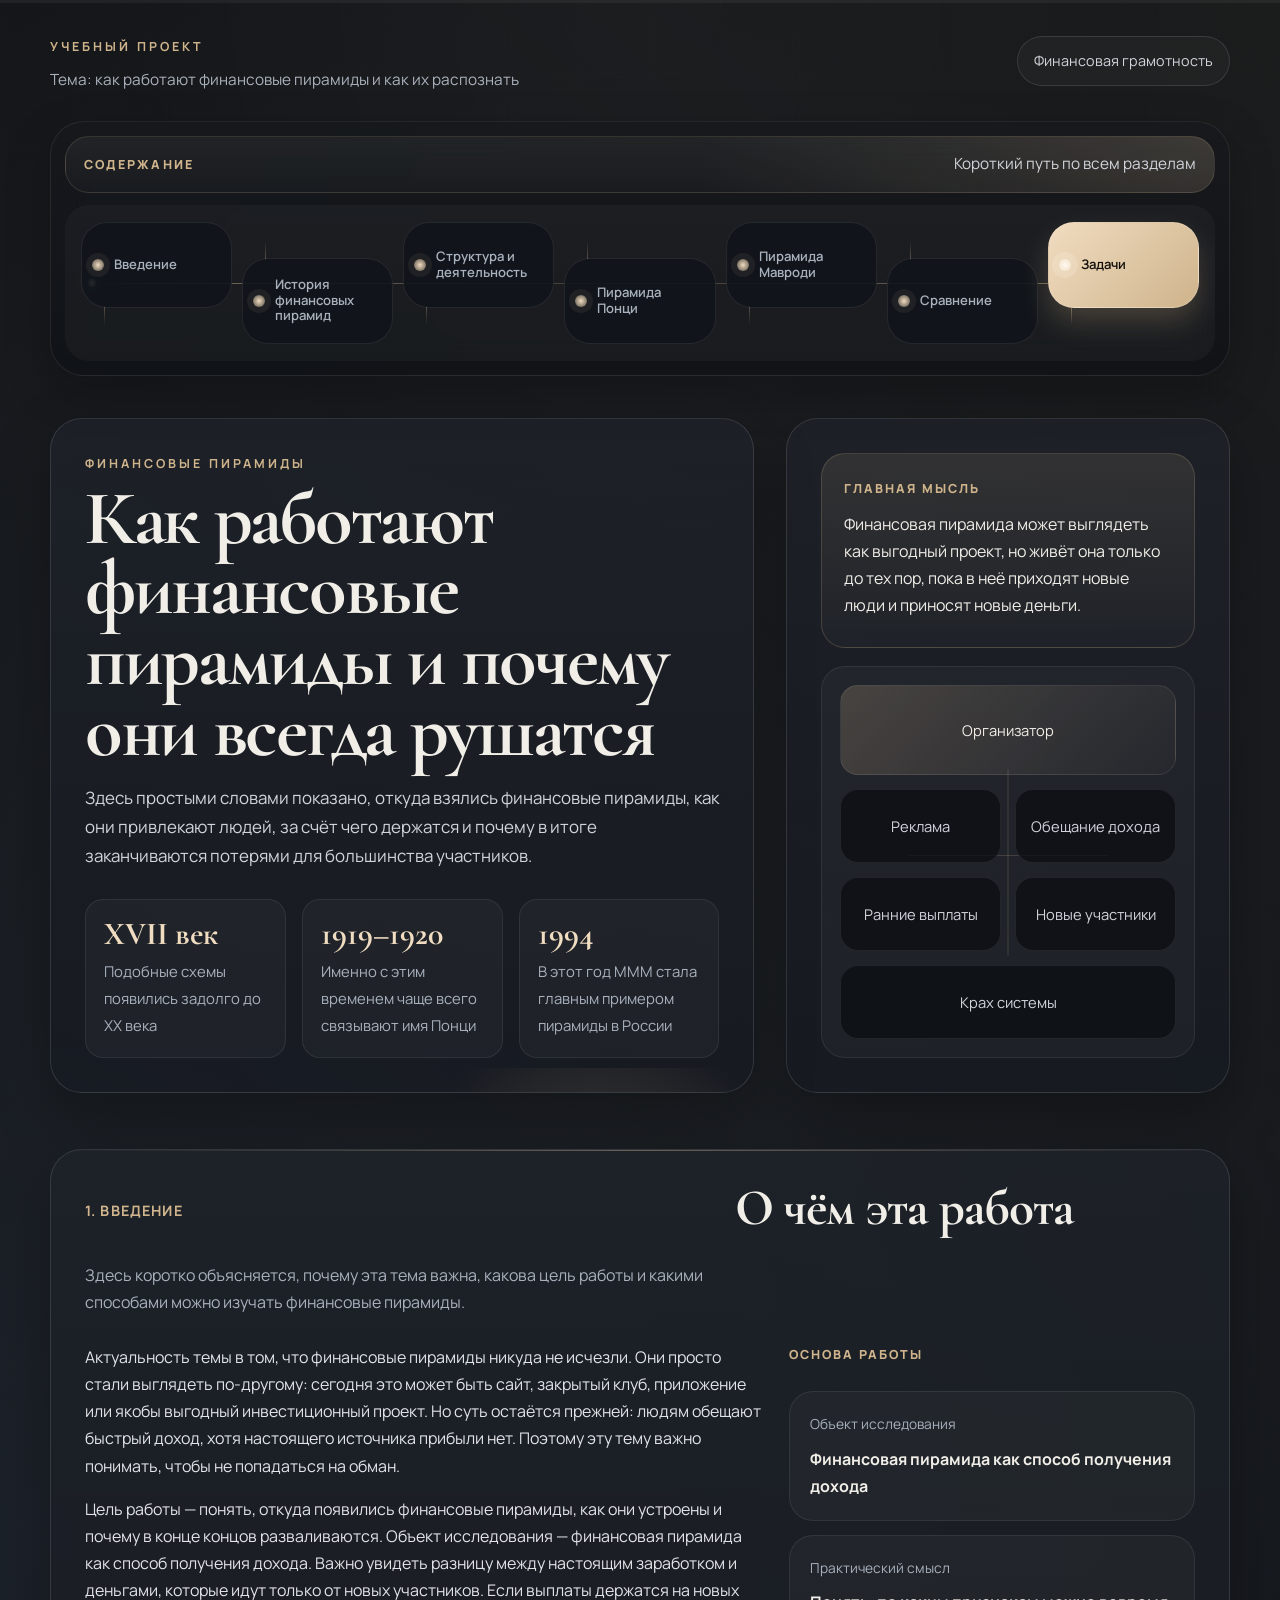
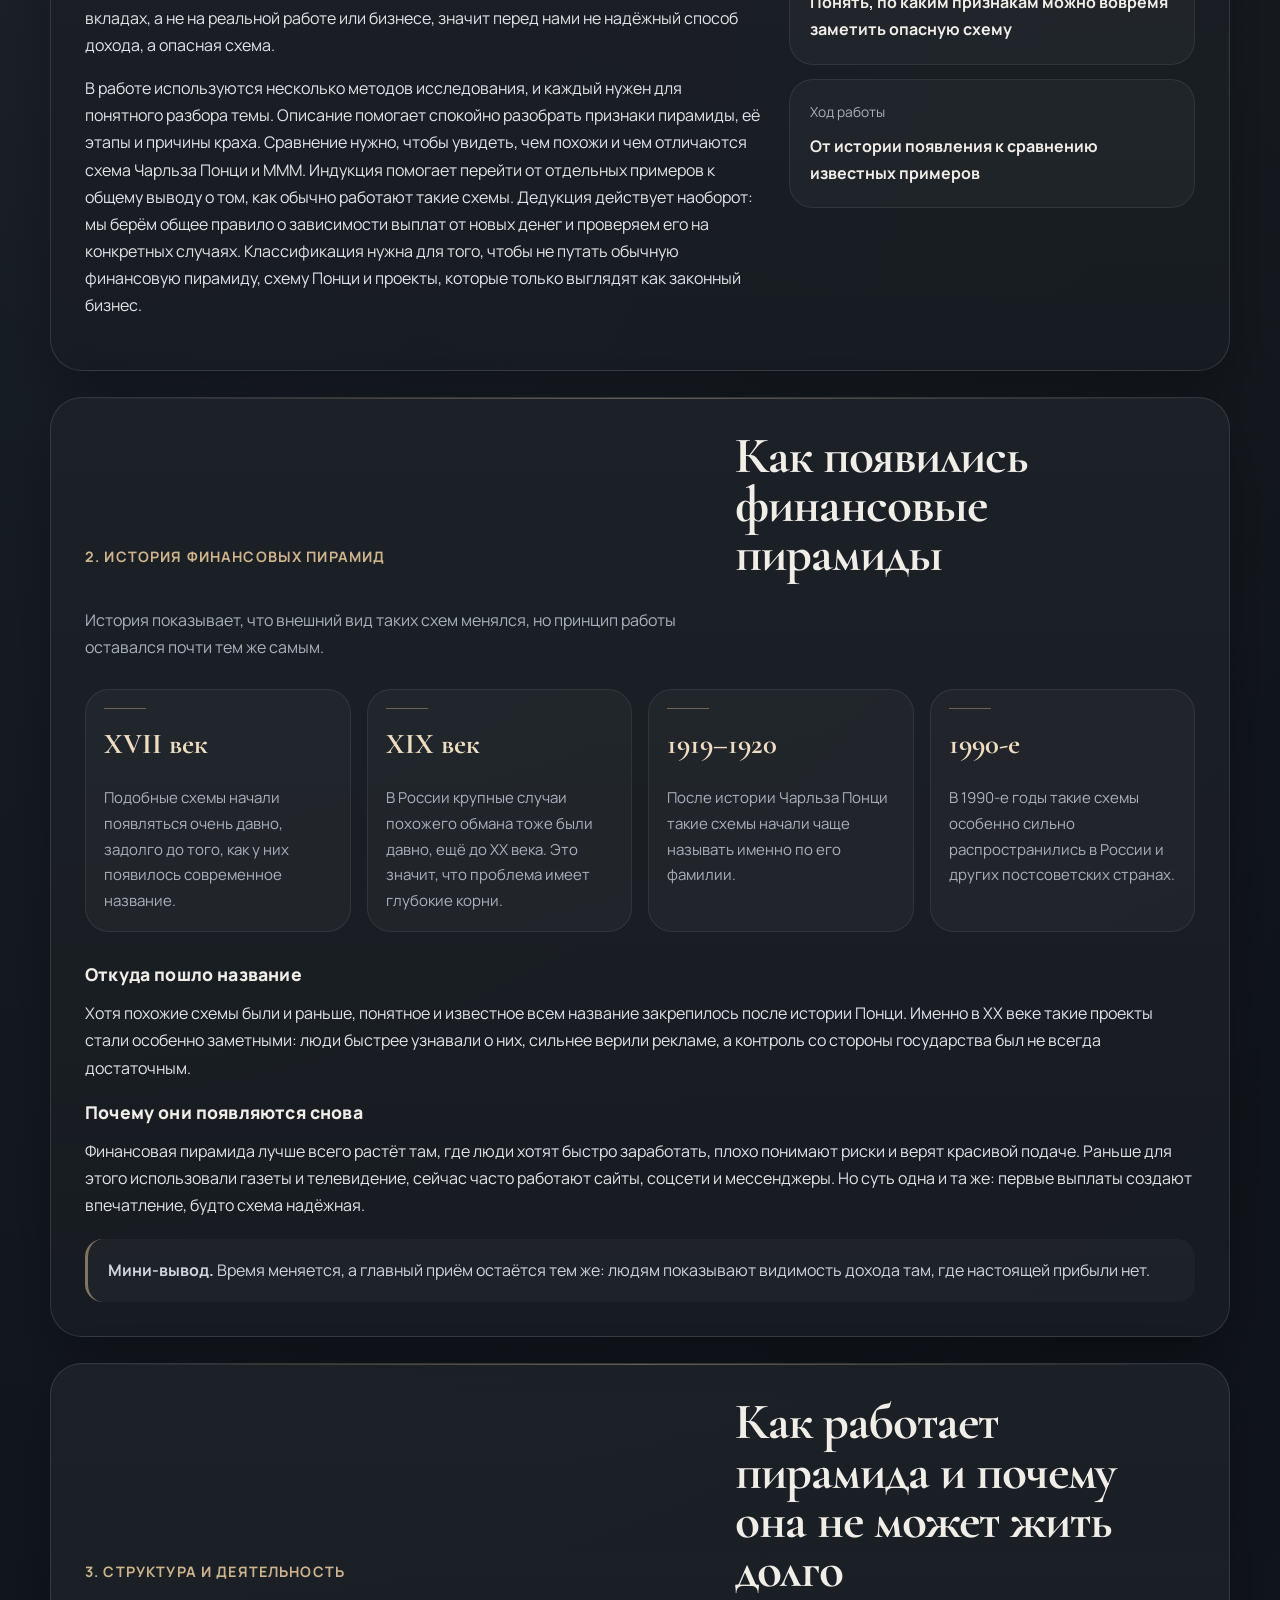
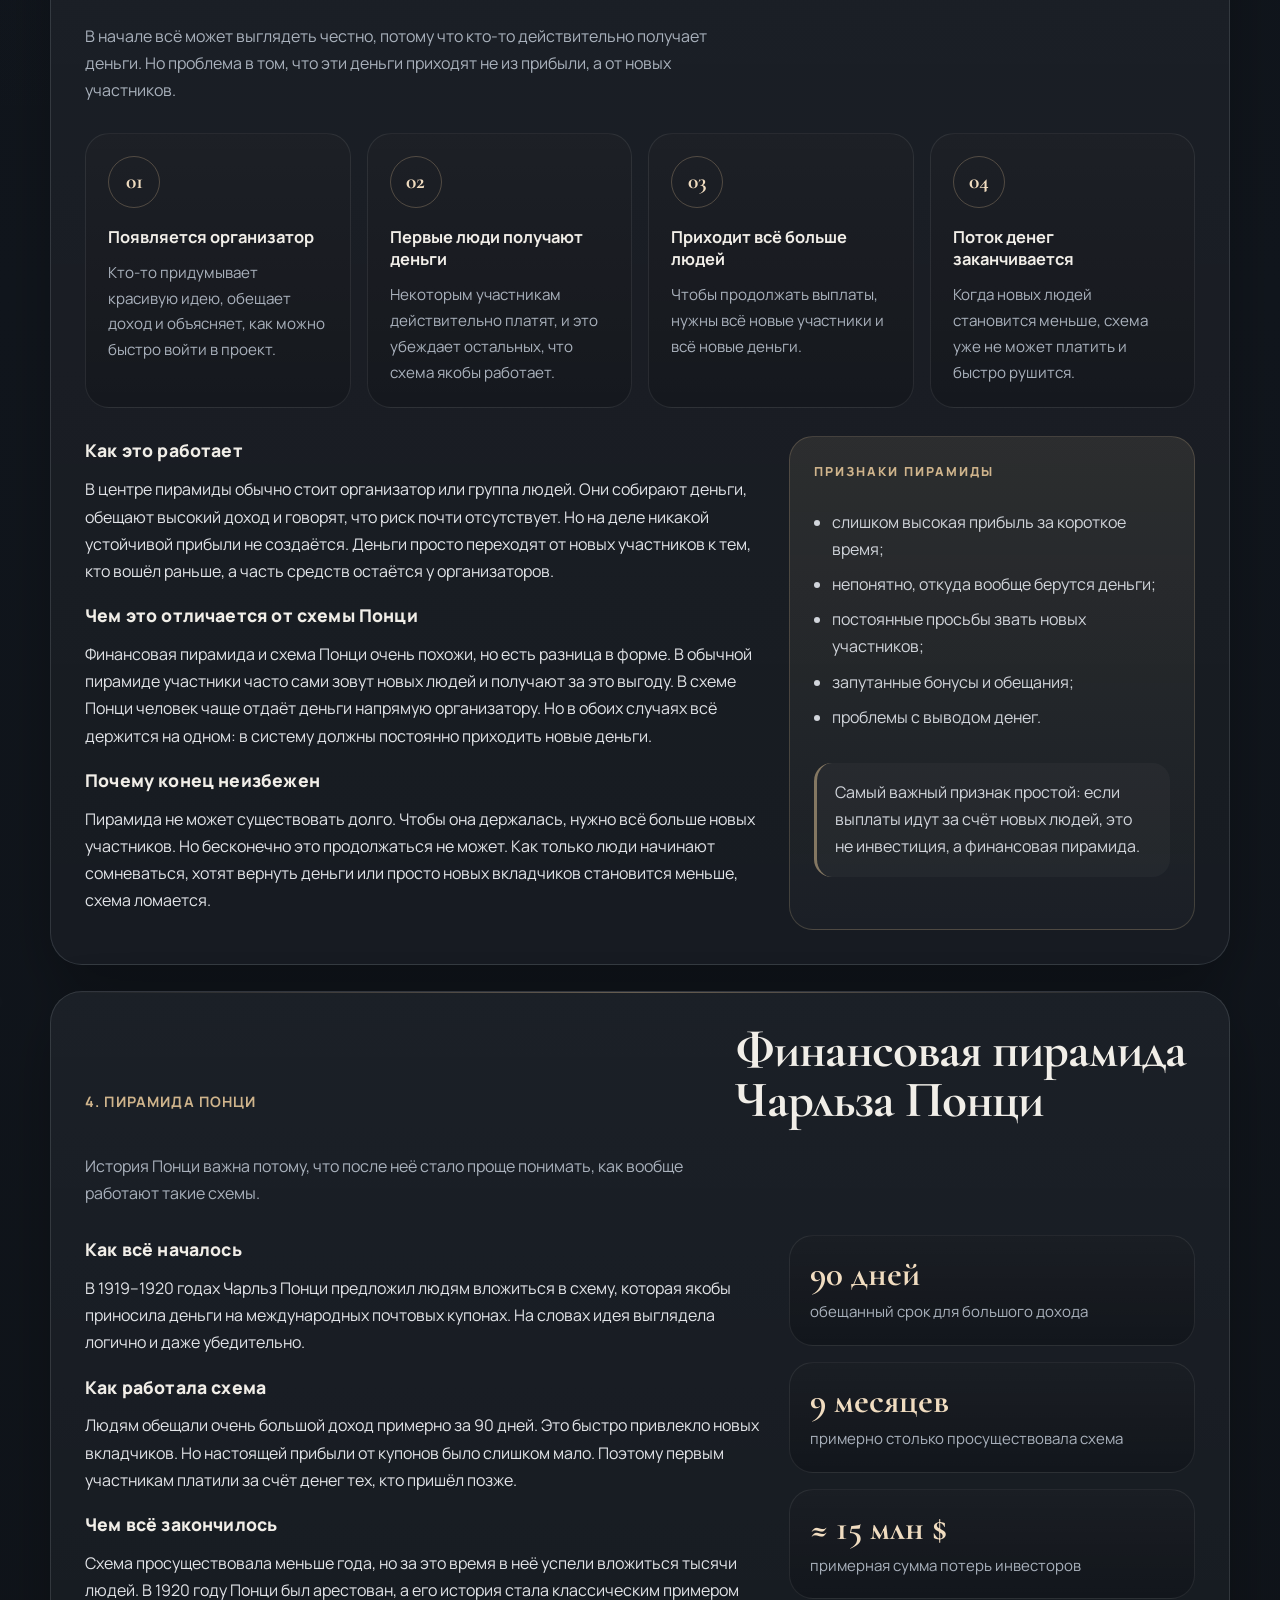
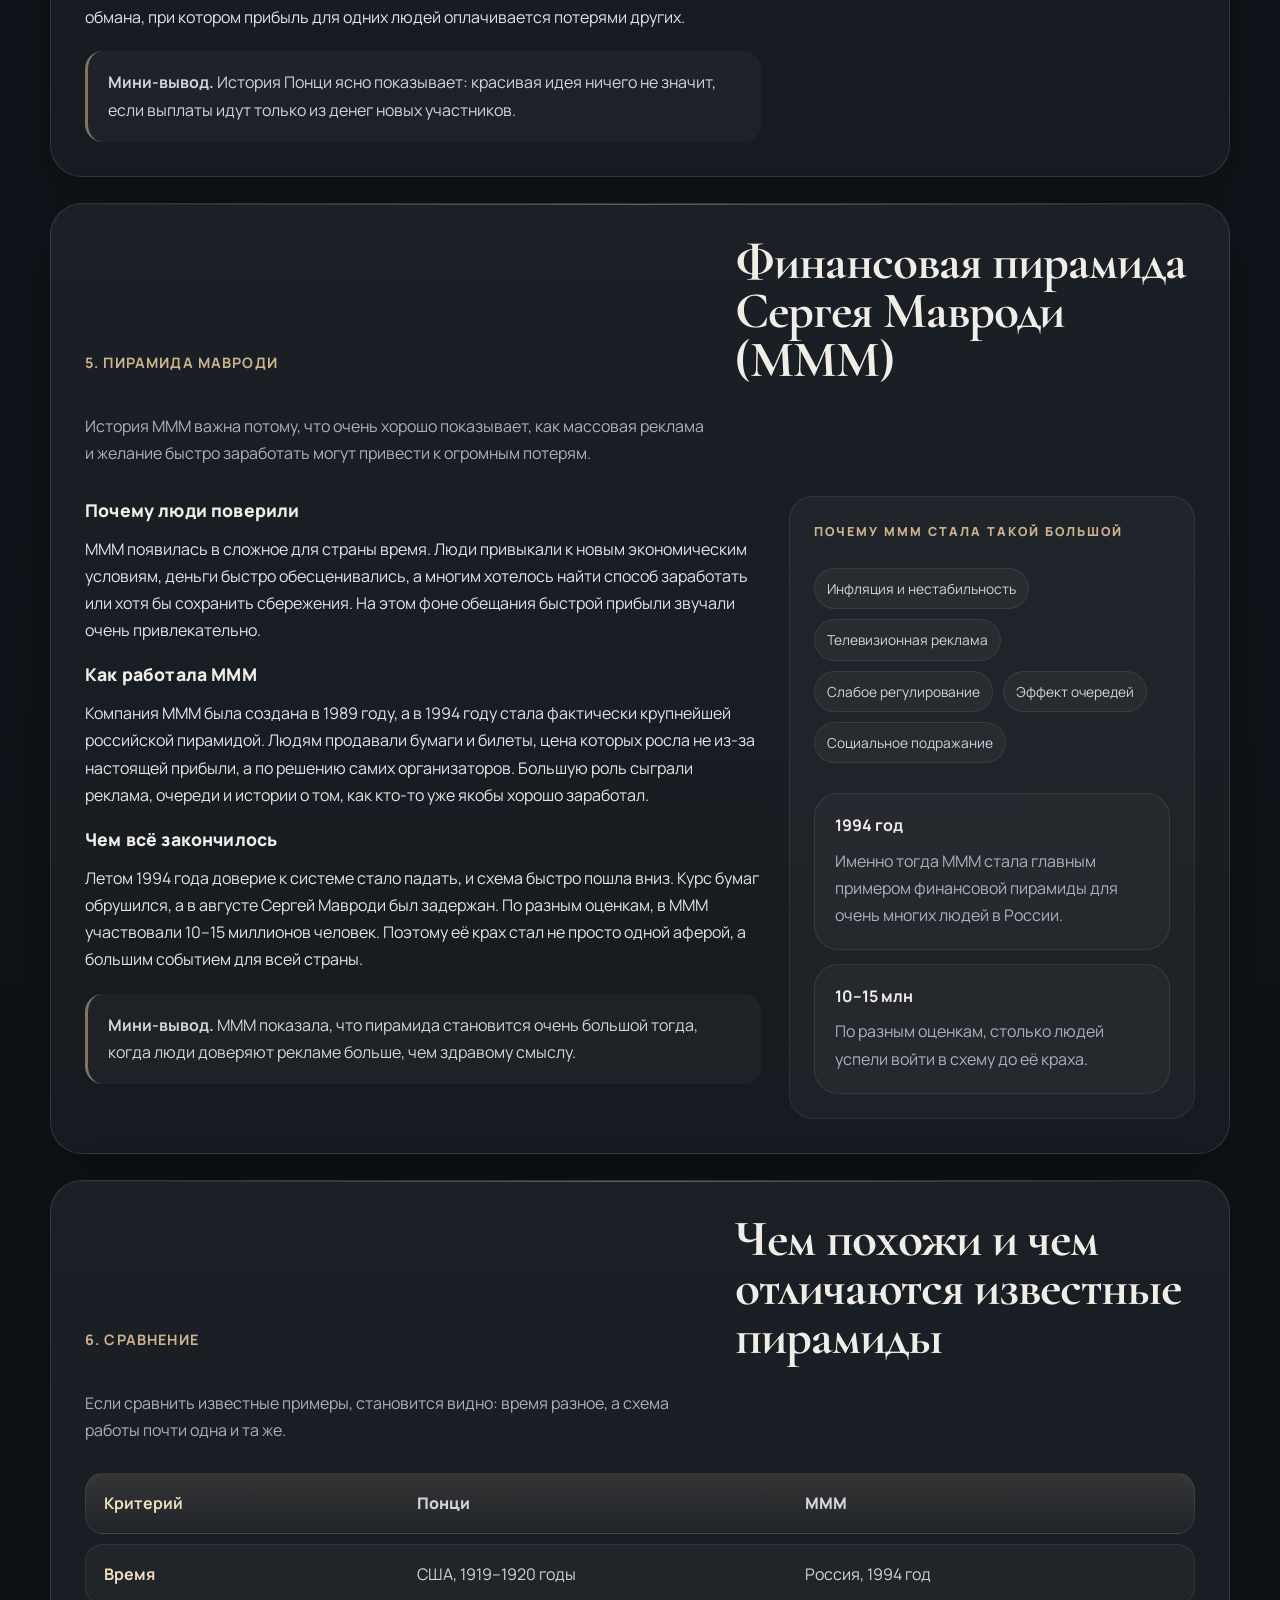
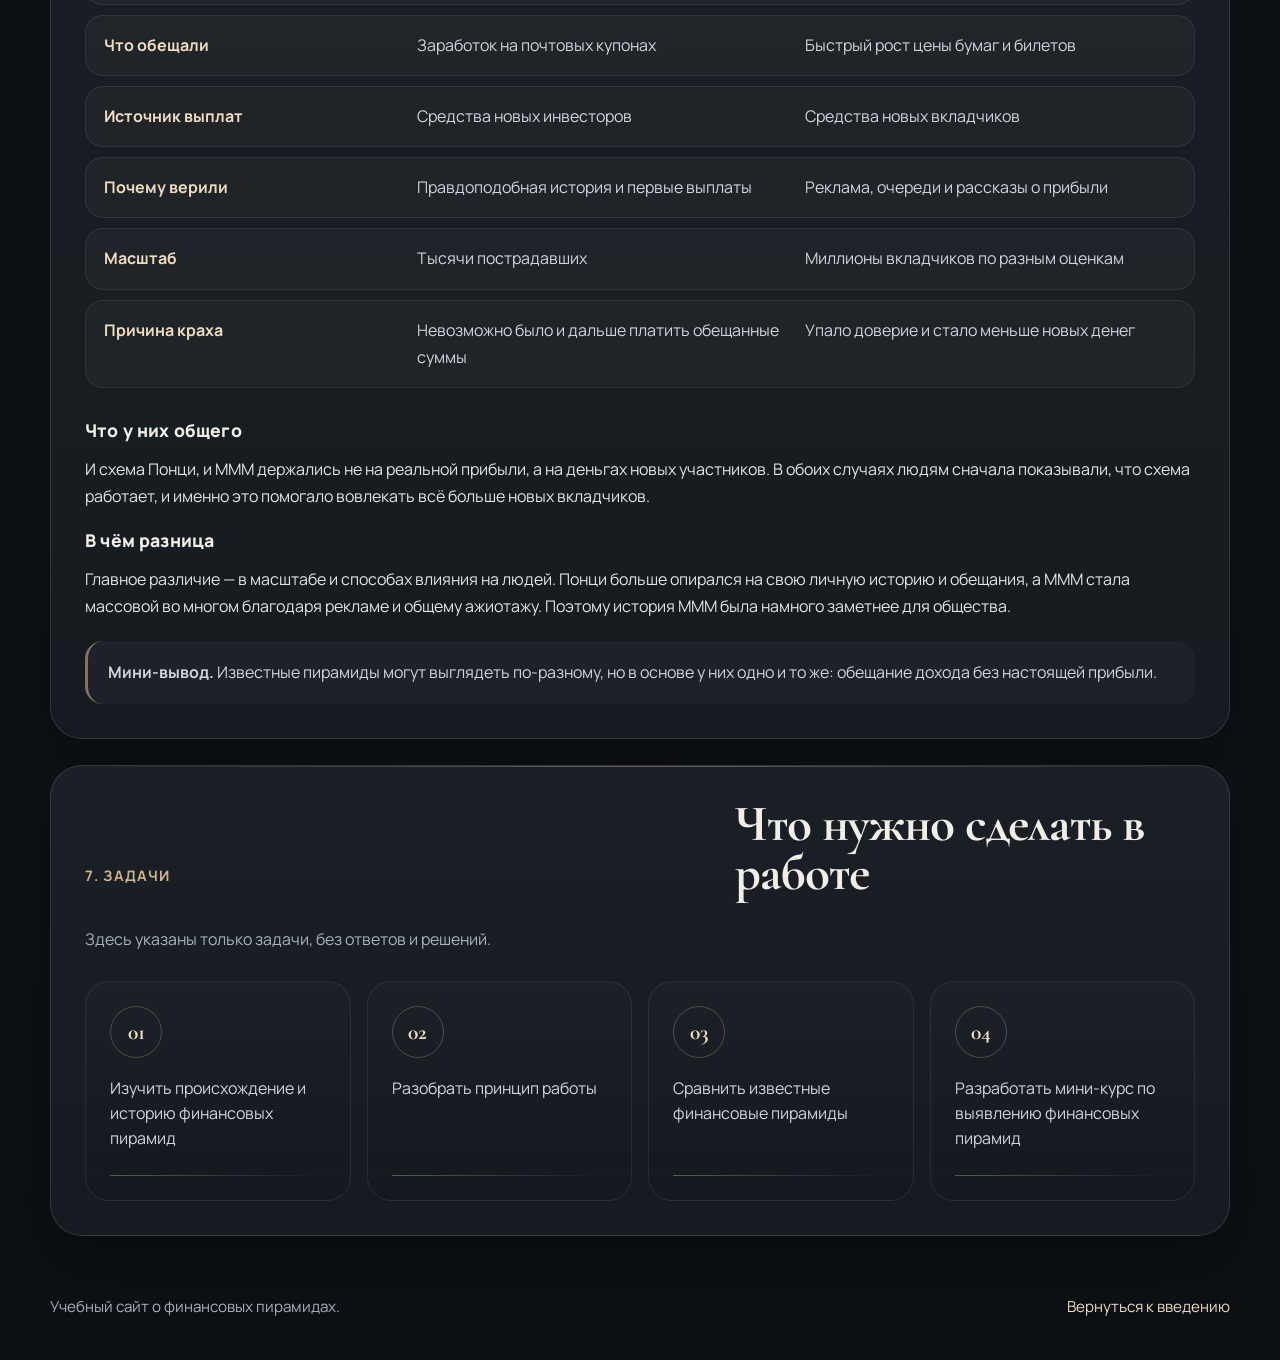
==== commit 98157751: "Update index.html" ====
--- a/index.html
+++ b/index.html
@@ -6,7 +6,7 @@
     <title>Финансовые пирамиды | Учебный проект</title>
     <meta
       name="description"
-      content="Образовательный сайт о происхождении, структуре и примерах финансовых пирамид: Понци, МММ и сравнительный анализ."
+      content="Сайт о том, что такое финансовые пирамиды, как они работают и чем известны схемы Понци и МММ."
     />
     <link rel="preconnect" href="https://fonts.googleapis.com" />
     <link rel="preconnect" href="https://fonts.gstatic.com" crossorigin />
@@ -25,8 +25,8 @@
     <header class="page-top">
       <div class="topbar">
         <div>
-          <p class="eyebrow">Учебный исследовательский проект</p>
-          <p class="topbar__caption">Тема: финансовые пирамиды и механизмы их распознавания</p>
+          <p class="eyebrow">Учебный проект</p>
+          <p class="topbar__caption">Тема: как работают финансовые пирамиды и как их распознать</p>
         </div>
         <div class="topbar__badge">Финансовая грамотность</div>
       </div>
@@ -35,7 +35,7 @@
         <div class="branch-nav__shell">
           <div class="branch-nav__meta">
             <span class="branch-nav__meta-title">Содержание</span>
-            <p class="branch-nav__meta-text">Переход по разделам исследования</p>
+            <p class="branch-nav__meta-text">Короткий путь по всем разделам</p>
           </div>
 
           <div class="branch-nav__track">
@@ -89,35 +89,34 @@
       <section class="hero" data-reveal>
         <div class="hero__content">
           <p class="eyebrow">Финансовые пирамиды</p>
-          <h1 class="hero__title">История, логика работы и причины неизбежного краха</h1>
+          <h1 class="hero__title">Как работают финансовые пирамиды и почему они всегда рушатся</h1>
           <p class="hero__lead">
-            Одностраничный учебный сайт о том, как формировались финансовые пирамиды,
-            почему они кажутся убедительными и по каким признакам их можно отличить от
-            реальной инвестиционной деятельности.
+            Здесь простыми словами показано, откуда взялись финансовые пирамиды, как
+            они привлекают людей, за счёт чего держатся и почему в итоге заканчиваются
+            потерями для большинства участников.
           </p>
           <div class="hero__facts">
             <article class="fact-card">
               <span class="fact-card__value">XVII век</span>
-              <span class="fact-card__label">Ранние вариации схемы фиксируются задолго до XX века</span>
+              <span class="fact-card__label">Подобные схемы появились задолго до XX века</span>
             </article>
             <article class="fact-card">
               <span class="fact-card__value">1919–1920</span>
-              <span class="fact-card__label">Период, с которым прочно связано имя Чарльза Понци</span>
+              <span class="fact-card__label">Именно с этим временем чаще всего связывают имя Понци</span>
             </article>
             <article class="fact-card">
               <span class="fact-card__value">1994</span>
-              <span class="fact-card__label">Год, когда МММ стала символом российской пирамиды</span>
+              <span class="fact-card__label">В этот год МММ стала главным примером пирамиды в России</span>
             </article>
           </div>
         </div>
 
         <aside class="hero__panel">
           <div class="note-card">
-            <p class="note-card__label">Ключевая идея</p>
+            <p class="note-card__label">Главная мысль</p>
             <p class="note-card__text">
-              Финансовая пирамида производит впечатление доходного проекта, но её
-              устойчивость зависит не от созданной стоимости, а от постоянного притока
-              новых денег.
+              Финансовая пирамида может выглядеть как выгодный проект, но живёт она
+              только до тех пор, пока в неё приходят новые люди и приносят новые деньги.
             </p>
           </div>
           <div class="scheme-map" aria-hidden="true">
@@ -136,63 +135,59 @@
       <section class="section section--intro" id="vvedenie" data-reveal>
         <div class="section__header">
           <p class="section__kicker">1. Введение</p>
-          <h2 class="section__title">Исследовательская постановка темы</h2>
-          <p class="section__intro">
-            Введение задаёт академическую рамку работы: объясняет актуальность темы,
-            формулирует цель и показывает, какими методами можно исследовать природу
-            финансовой пирамиды.
+          <h2 class="section__title">О чём эта работа</h2>
+          <p class="section__intro">
+            Здесь коротко объясняется, почему эта тема важна, какова цель работы и
+            какими способами можно изучать финансовые пирамиды.
           </p>
         </div>
 
         <div class="section__body section__body--intro">
           <div class="reading-block">
             <p>
-              Актуальность темы определяется тем, что финансовые пирамиды не исчезли
-              вместе с громкими аферами прошлого века. Они меняют форму, переходят в
-              интернет-среду, маскируются под инвестиционные клубы, кооперативы или
-              цифровые платформы, но сохраняют один и тот же принцип: обещание высокой
-              доходности без реального экономического основания. Поэтому изучение
-              финансовых пирамид важно не только в правовом отношении, но и как часть
-              финансовой грамотности, позволяющей снизить риск массового обмана.
-            </p>
-            <p>
-              Цель работы состоит в том, чтобы проследить происхождение финансовых
-              пирамид, раскрыть их внутреннюю структуру и показать, почему подобные
-              схемы неизбежно разрушаются. Объект исследования — финансовая пирамида как
-              способ получения дохода. Рассматривая этот объект, необходимо отделять
-              декларируемую прибыльность от реального источника выплат: если доход
-              поддерживается не хозяйственной деятельностью, а постоянным притоком
-              новых участников, то перед нами не инвестиционный механизм, а
-              перераспределение средств внутри заведомо неустойчивой конструкции.
-            </p>
-            <p>
-              Методы исследования в данной работе используются как рабочие инструменты
-              анализа, а не как формальный перечень. Описание помогает последовательно
-              разобрать признаки пирамиды, этапы её роста и причины краха;
-              сравнение необходимо при сопоставлении схемы Чарльза Понци и МММ, чтобы
-              увидеть общие принципы и различия исторического контекста. Индукция
-              позволяет перейти от отдельных примеров к общему выводу о закономерностях
-              деятельности пирамид, тогда как дедукция, наоборот, помогает применить
-              уже известное правило зависимости выплат от притока новых денег к анализу
-              конкретных случаев. Классификация нужна для разграничения классической
-              финансовой пирамиды, схемы Понци и псевдоинвестиционных проектов,
-              которые лишь внешне похожи на легальный бизнес.
+              Актуальность темы в том, что финансовые пирамиды никуда не исчезли. Они
+              просто стали выглядеть по-другому: сегодня это может быть сайт,
+              закрытый клуб, приложение или якобы выгодный инвестиционный проект. Но
+              суть остаётся прежней: людям обещают быстрый доход, хотя настоящего
+              источника прибыли нет. Поэтому эту тему важно понимать, чтобы не
+              попадаться на обман.
+            </p>
+            <p>
+              Цель работы — понять, откуда появились финансовые пирамиды, как они
+              устроены и почему в конце концов разваливаются. Объект исследования —
+              финансовая пирамида как способ получения дохода. Важно увидеть разницу
+              между настоящим заработком и деньгами, которые идут только от новых
+              участников. Если выплаты держатся на новых вкладах, а не на реальной
+              работе или бизнесе, значит перед нами не надёжный способ дохода, а
+              опасная схема.
+            </p>
+            <p>
+              В работе используются несколько методов исследования, и каждый нужен для
+              понятного разбора темы. Описание помогает спокойно разобрать признаки
+              пирамиды, её этапы и причины краха. Сравнение нужно, чтобы увидеть, чем
+              похожи и чем отличаются схема Чарльза Понци и МММ. Индукция помогает
+              перейти от отдельных примеров к общему выводу о том, как обычно работают
+              такие схемы. Дедукция действует наоборот: мы берём общее правило о
+              зависимости выплат от новых денег и проверяем его на конкретных случаях.
+              Классификация нужна для того, чтобы не путать обычную финансовую
+              пирамиду, схему Понци и проекты, которые только выглядят как законный
+              бизнес.
             </p>
           </div>
 
           <aside class="study-frame">
-            <p class="study-frame__label">Исследовательская рамка</p>
+            <p class="study-frame__label">Основа работы</p>
             <div class="study-frame__card">
               <span>Объект исследования</span>
               <strong>Финансовая пирамида как способ получения дохода</strong>
             </div>
             <div class="study-frame__card">
               <span>Практический смысл</span>
-              <strong>Выявление признаков схем, в которых выплаты зависят от новых вкладов</strong>
+              <strong>Понять, по каким признакам можно вовремя заметить опасную схему</strong>
             </div>
             <div class="study-frame__card">
-              <span>Исследовательский вектор</span>
-              <strong>От истории возникновения к сравнительному анализу конкретных примеров</strong>
+              <span>Ход работы</span>
+              <strong>От истории появления к сравнению известных примеров</strong>
             </div>
           </aside>
         </div>
@@ -201,10 +196,10 @@
       <section class="section" id="history" data-reveal>
         <div class="section__header">
           <p class="section__kicker">2. История финансовых пирамид</p>
-          <h2 class="section__title">От ранних мошеннических схем к массовому явлению</h2>
-          <p class="section__intro">
-            История пирамид показывает, что меняется внешняя оболочка, но сама логика
-            финансирования старых выплат за счёт новых вкладов остаётся прежней.
+          <h2 class="section__title">Как появились финансовые пирамиды</h2>
+          <p class="section__intro">
+            История показывает, что внешний вид таких схем менялся, но принцип работы
+            оставался почти тем же самым.
           </p>
         </div>
 
@@ -212,61 +207,53 @@
           <article class="chronicle__item">
             <span class="chronicle__year">XVII век</span>
             <p>
-              По оценке Britannica, вариации схемы, основанной на притоке новых денег,
-              известны как минимум с раннего Нового времени, задолго до появления
-              современного термина.
+              Подобные схемы начали появляться очень давно, задолго до того, как у них
+              появилось современное название.
             </p>
           </article>
           <article class="chronicle__item">
             <span class="chronicle__year">XIX век</span>
             <p>
-              В России, по данным Музея Банка России, первая крупная мошенническая
-              конструкция такого типа возникла ещё в Рязанской губернии, что показывает
-              более глубокие корни проблемы.
+              В России крупные случаи похожего обмана тоже были давно, ещё до XX века.
+              Это значит, что проблема имеет глубокие корни.
             </p>
           </article>
           <article class="chronicle__item">
             <span class="chronicle__year">1919–1920</span>
             <p>
-              История Чарльза Понци закрепила за подобными схемами устойчивое имя:
-              именно после его аферы термин вошёл в широкий оборот и стал нарицательным.
+              После истории Чарльза Понци такие схемы начали чаще называть именно по
+              его фамилии.
             </p>
           </article>
           <article class="chronicle__item">
             <span class="chronicle__year">1990-е</span>
             <p>
-              На постсоветском пространстве финансовые пирамиды получили особую
-              популярность на фоне инфляции, слабого регулирования и дефицита опыта
-              частного инвестирования у населения.
+              В 1990-е годы такие схемы особенно сильно распространились в России и
+              других постсоветских странах.
             </p>
           </article>
         </div>
 
         <div class="section__body">
           <div class="reading-block">
-            <h3>Происхождение понятия</h3>
-            <p>
-              Хотя отдельные механизмы перераспределения средств за счёт новых
-              участников существовали и раньше, современное понимание финансовой
-              пирамиды связано с практиками XX века. Именно тогда массовая реклама,
-              быстрое распространение слухов и недостаточность контроля со стороны
-              государства сделали такие проекты особенно заметными. Название закрепилось
-              после дела Понци, однако сама модель оказалась универсальной и легко
-              приспосабливалась к разным эпохам.
-            </p>
-            <h3>Почему пирамиды возникают вновь</h3>
-            <p>
-              Финансовая пирамида растёт там, где сочетаются социальное напряжение,
-              ожидание лёгкого заработка и доверие к внешним признакам успешности.
-              В одних случаях роль убеждения играет печатная пресса, в других —
-              телевидение, соцсети или мессенджеры. Но во всех вариантах схема опирается
-              на один и тот же психологический эффект: ранние выплаты создают видимость
-              надёжности и заставляют новых людей воспринимать риск как уже преодолённый.
+            <h3>Откуда пошло название</h3>
+            <p>
+              Хотя похожие схемы были и раньше, понятное и известное всем название
+              закрепилось после истории Понци. Именно в XX веке такие проекты стали
+              особенно заметными: люди быстрее узнавали о них, сильнее верили рекламе,
+              а контроль со стороны государства был не всегда достаточным.
+            </p>
+            <h3>Почему они появляются снова</h3>
+            <p>
+              Финансовая пирамида лучше всего растёт там, где люди хотят быстро
+              заработать, плохо понимают риски и верят красивой подаче. Раньше для
+              этого использовали газеты и телевидение, сейчас часто работают сайты,
+              соцсети и мессенджеры. Но суть одна и та же: первые выплаты создают
+              впечатление, будто схема надёжная.
             </p>
             <div class="mini-conclusion">
-              <strong>Мини-вывод.</strong> История финансовых пирамид убеждает, что их
-              устойчивость зависит не от новизны инструмента, а от способности
-              организаторов скрыть отсутствие реального источника дохода.
+              <strong>Мини-вывод.</strong> Время меняется, а главный приём остаётся тем
+              же: людям показывают видимость дохода там, где настоящей прибыли нет.
             </div>
           </div>
         </div>
@@ -275,93 +262,87 @@
       <section class="section" id="structure" data-reveal>
         <div class="section__header">
           <p class="section__kicker">3. Структура и деятельность</p>
-          <h2 class="section__title">Как устроена финансовая пирамида и почему она рушится</h2>
-          <p class="section__intro">
-            На первом этапе пирамида может выглядеть убедительно, поскольку часть
-            участников действительно получает деньги. Однако источник этих выплат
-            лежит внутри схемы, а не вне её.
+          <h2 class="section__title">Как работает пирамида и почему она не может жить долго</h2>
+          <p class="section__intro">
+            В начале всё может выглядеть честно, потому что кто-то действительно
+            получает деньги. Но проблема в том, что эти деньги приходят не из прибыли,
+            а от новых участников.
           </p>
         </div>
 
         <div class="flow-grid">
           <article class="flow-card" data-reveal>
             <span class="flow-card__index">01</span>
-            <h3>Создание центра управления</h3>
-            <p>
-              Организатор формирует легенду о прибыльном продукте, выбирает способ
-              входа и устанавливает обещанную доходность.
+            <h3>Появляется организатор</h3>
+            <p>
+              Кто-то придумывает красивую идею, обещает доход и объясняет, как можно
+              быстро войти в проект.
             </p>
           </article>
           <article class="flow-card" data-reveal>
             <span class="flow-card__index">02</span>
-            <h3>Ранние выплаты</h3>
-            <p>
-              Первые участники получают деньги быстро, что усиливает доверие и создаёт
-              рекламный эффект без прямого признания мошенничества.
+            <h3>Первые люди получают деньги</h3>
+            <p>
+              Некоторым участникам действительно платят, и это убеждает остальных, что
+              схема якобы работает.
             </p>
           </article>
           <article class="flow-card" data-reveal>
             <span class="flow-card__index">03</span>
-            <h3>Массовое расширение</h3>
-            <p>
-              Схема требует всё большего числа новых вкладчиков, поскольку прежние
-              обязательства постоянно увеличиваются.
+            <h3>Приходит всё больше людей</h3>
+            <p>
+              Чтобы продолжать выплаты, нужны всё новые участники и всё новые деньги.
             </p>
           </article>
           <article class="flow-card" data-reveal>
             <span class="flow-card__index">04</span>
-            <h3>Дефицит притока</h3>
-            <p>
-              Как только поток новых средств замедляется, выясняется, что реальной
-              финансовой базы для выплат не существует.
+            <h3>Поток денег заканчивается</h3>
+            <p>
+              Когда новых людей становится меньше, схема уже не может платить и быстро
+              рушится.
             </p>
           </article>
         </div>
 
         <div class="section__body section__body--split">
           <div class="reading-block">
-            <h3>Принцип работы</h3>
-            <p>
-              С точки зрения структуры финансовая пирамида строится вокруг одного
-              управляющего центра или группы лиц, которые контролируют сбор средств,
-              информационную кампанию и порядок выплат. Участнику предлагается вложить
-              деньги под высокий процент, часто с обещанием минимального риска. На
-              практике организаторы не создают устойчивый источник дохода: они лишь
-              распределяют поступления новых вкладчиков между теми, кто вошёл раньше,
-              удерживая часть средств у себя.
-            </p>
-            <h3>Разграничение понятий</h3>
-            <p>
-              Финансовая пирамида и схема Понци близки по результату, но не полностью
-              совпадают по форме. В классической пирамиде участники нередко сами
-              вовлекают новых людей и получают за это вознаграждение. В схеме Понци
-              инвестор чаще взаимодействует напрямую с организатором, а выплаты идут
-              централизованно. Несмотря на это различие, в обоих случаях ключевым
-              условием существования остаётся приток новых денег.
-            </p>
-            <h3>Причины неизбежного краха</h3>
-            <p>
-              Пирамида обречена математически. Для сохранения видимости стабильности ей
-              требуется всё больше новых участников, причём темпы роста должны
-              ускоряться. Любая пауза, волна возвратов или падение доверия приводят к
-              кассовому разрыву. Поэтому внешняя прибыльность таких схем всегда временна:
-              она существует лишь до тех пор, пока новые поступления перекрывают
-              накопленные обязательства.
+            <h3>Как это работает</h3>
+            <p>
+              В центре пирамиды обычно стоит организатор или группа людей. Они собирают
+              деньги, обещают высокий доход и говорят, что риск почти отсутствует. Но
+              на деле никакой устойчивой прибыли не создаётся. Деньги просто переходят
+              от новых участников к тем, кто вошёл раньше, а часть средств остаётся у
+              организаторов.
+            </p>
+            <h3>Чем это отличается от схемы Понци</h3>
+            <p>
+              Финансовая пирамида и схема Понци очень похожи, но есть разница в форме.
+              В обычной пирамиде участники часто сами зовут новых людей и получают за
+              это выгоду. В схеме Понци человек чаще отдаёт деньги напрямую
+              организатору. Но в обоих случаях всё держится на одном: в систему должны
+              постоянно приходить новые деньги.
+            </p>
+            <h3>Почему конец неизбежен</h3>
+            <p>
+              Пирамида не может существовать долго. Чтобы она держалась, нужно всё
+              больше новых участников. Но бесконечно это продолжаться не может. Как
+              только люди начинают сомневаться, хотят вернуть деньги или просто новых
+              вкладчиков становится меньше, схема ломается.
             </p>
           </div>
 
           <aside class="accent-card">
             <p class="accent-card__label">Признаки пирамиды</p>
             <ul class="signal-list">
-              <li>обещание высокой доходности за короткий срок;</li>
-              <li>неясный или трудно проверяемый источник прибыли;</li>
-              <li>акцент на постоянном привлечении новых участников;</li>
-              <li>сложная схема комиссий и бонусов;</li>
-              <li>затруднения при попытке вывести деньги.</li>
+              <li>слишком высокая прибыль за короткое время;</li>
+              <li>непонятно, откуда вообще берутся деньги;</li>
+              <li>постоянные просьбы звать новых участников;</li>
+              <li>запутанные бонусы и обещания;</li>
+              <li>проблемы с выводом денег.</li>
             </ul>
             <div class="mini-conclusion mini-conclusion--compact">
-              Главный критерий прост: если выплаты держатся на новом притоке средств,
-              перед нами не инвестиция, а неустойчивая схема перераспределения.
+              Самый важный признак простой: если выплаты идут за счёт новых людей, это
+              не инвестиция, а финансовая пирамида.
             </div>
           </aside>
         </div>
@@ -372,59 +353,51 @@
           <p class="section__kicker">4. Пирамида Понци</p>
           <h2 class="section__title">Финансовая пирамида Чарльза Понци</h2>
           <p class="section__intro">
-            История Понци важна не только как громкое мошенничество, но и как модель,
-            по которой в дальнейшем распознавались десятки похожих схем.
+            История Понци важна потому, что после неё стало проще понимать, как вообще
+            работают такие схемы.
           </p>
         </div>
 
         <div class="section__body section__body--split">
           <div class="reading-block">
-            <h3>Исторический контекст</h3>
-            <p>
-              В 1919–1920 годах итальянский эмигрант Карло, более известный как Чарльз
-              Понци, предложил американским инвесторам идею заработка на международных
-              почтовых купонах. Теоретически речь шла об арбитраже: купоны, приобретённые
-              по одной цене, предполагалось обменивать на марки в другой стране с
-              выгодой. Концепция выглядела правдоподобно, потому что опиралась на
-              существующий финансовый дисбаланс послевоенного времени.
-            </p>
-            <h3>Механизм схемы</h3>
-            <p>
-              Ключевое обещание заключалось в удвоении вложений примерно за 90 дней.
-              Именно высокая доходность при внешне понятной легенде быстро привлекла
-              вкладчиков. Но реальных операций с купонами было недостаточно, чтобы
-              обеспечить заявленные проценты. Выплаты первым инвесторам производились
-              за счёт средств тех, кто присоединился позднее, а значит, вся конструкция
-              существовала лишь при непрерывном расширении круга участников.
-            </p>
-            <h3>Итог и значение</h3>
-            <p>
-              Схема просуществовала меньше года, однако успела охватить тысячи людей.
-              По данным Britannica, Понци обманул инвесторов примерно на 15 миллионов
-              долларов, а в 1920 году был арестован и осуждён за мошенничество. Именно
-              поэтому его фамилия стала нарицательной: она обозначает не конкретный
-              исторический эпизод, а тип инвестиционного обмана, в котором видимая
-              доходность оплачивается будущими потерями новых участников.
+            <h3>Как всё началось</h3>
+            <p>
+              В 1919–1920 годах Чарльз Понци предложил людям вложиться в схему, которая
+              якобы приносила деньги на международных почтовых купонах. На словах идея
+              выглядела логично и даже убедительно.
+            </p>
+            <h3>Как работала схема</h3>
+            <p>
+              Людям обещали очень большой доход примерно за 90 дней. Это быстро
+              привлекло новых вкладчиков. Но настоящей прибыли от купонов было слишком
+              мало. Поэтому первым участникам платили за счёт денег тех, кто пришёл
+              позже.
+            </p>
+            <h3>Чем всё закончилось</h3>
+            <p>
+              Схема просуществовала меньше года, но за это время в неё успели вложиться
+              тысячи людей. В 1920 году Понци был арестован, а его история стала
+              классическим примером обмана, при котором прибыль для одних людей
+              оплачивается потерями других.
             </p>
             <div class="mini-conclusion">
-              <strong>Мини-вывод.</strong> Схема Понци показала, что даже правдоподобная
-              экономическая легенда не имеет значения, если фактический источник выплат
-              скрыт и зависит от постоянного притока новых денег.
+              <strong>Мини-вывод.</strong> История Понци ясно показывает: красивая идея
+              ничего не значит, если выплаты идут только из денег новых участников.
             </div>
           </div>
 
           <aside class="stat-stack">
             <article class="stat-card">
               <span class="stat-card__value">90 дней</span>
-              <span class="stat-card__label">обещанный срок для удвоения вложений</span>
+              <span class="stat-card__label">обещанный срок для большого дохода</span>
             </article>
             <article class="stat-card">
               <span class="stat-card__value">9 месяцев</span>
-              <span class="stat-card__label">примерная продолжительность жизни схемы</span>
+              <span class="stat-card__label">примерно столько просуществовала схема</span>
             </article>
             <article class="stat-card">
               <span class="stat-card__value">≈ 15 млн $</span>
-              <span class="stat-card__label">оценка ущерба для инвесторов</span>
+              <span class="stat-card__label">примерная сумма потерь инвесторов</span>
             </article>
           </aside>
         </div>
@@ -435,52 +408,43 @@
           <p class="section__kicker">5. Пирамида Мавроди</p>
           <h2 class="section__title">Финансовая пирамида Сергея Мавроди (МММ)</h2>
           <p class="section__intro">
-            Российский кейс особенно показателен, потому что объединил массовую рекламу,
-            слабый надзор и социальный запрос на быстрый доход в условиях кризисной
-            экономики.
+            История МММ важна потому, что очень хорошо показывает, как массовая реклама
+            и желание быстро заработать могут привести к огромным потерям.
           </p>
         </div>
 
         <div class="section__body section__body--split">
           <div class="reading-block">
-            <h3>Почва для возникновения</h3>
-            <p>
-              МММ возникла в начале постсоветского периода, когда значительная часть
-              граждан только осваивала рыночные отношения. Инфляция, нестабильность,
-              падение доверия к привычным институтам и одновременно надежда на быстрый
-              рост доходов сделали общество особенно восприимчивым к обещаниям лёгкой
-              прибыли. В такой среде финансовая пирамида воспринималась не как явная
-              афера, а как редкий шанс «успеть заработать».
-            </p>
-            <h3>Как действовала МММ</h3>
-            <p>
-              Компания МММ была основана в 1989 году, а в 1994 году начала свободную
-              продажу своих бумаг и фактически превратилась в крупнейшую российскую
-              пирамиду. Рост стоимости акций и позже билетов МММ определялся не
-              результатами реального бизнеса, а внутренними решениями организаторов.
-              Дополнительный эффект создавали телереклама, яркий образ «простого
-              участника», массовые очереди и публичные рассказы о быстрой прибыли,
-              благодаря которым схема выглядела социально подтверждённой.
-            </p>
-            <h3>Крах и последствия</h3>
-            <p>
-              Летом 1994 года система столкнулась с кризисом доверия. На фоне
-              претензий государства и нарастающей паники курс бумаг резко обрушился,
-              а в августе Сергей Мавроди был задержан по делу, связанному с уклонением
-              от уплаты налогов. По разным оценкам, к середине 1994 года число
-              вкладчиков МММ достигало 10–15 миллионов человек. Поэтому крах МММ стал
-              не просто частным случаем мошенничества, а крупным социальным эпизодом,
-              который закрепил образ финансовой пирамиды в массовом сознании России.
+            <h3>Почему люди поверили</h3>
+            <p>
+              МММ появилась в сложное для страны время. Люди привыкали к новым
+              экономическим условиям, деньги быстро обесценивались, а многим хотелось
+              найти способ заработать или хотя бы сохранить сбережения. На этом фоне
+              обещания быстрой прибыли звучали очень привлекательно.
+            </p>
+            <h3>Как работала МММ</h3>
+            <p>
+              Компания МММ была создана в 1989 году, а в 1994 году стала фактически
+              крупнейшей российской пирамидой. Людям продавали бумаги и билеты, цена
+              которых росла не из-за настоящей прибыли, а по решению самих
+              организаторов. Большую роль сыграли реклама, очереди и истории о том,
+              как кто-то уже якобы хорошо заработал.
+            </p>
+            <h3>Чем всё закончилось</h3>
+            <p>
+              Летом 1994 года доверие к системе стало падать, и схема быстро пошла вниз.
+              Курс бумаг обрушился, а в августе Сергей Мавроди был задержан. По разным
+              оценкам, в МММ участвовали 10–15 миллионов человек. Поэтому её крах стал
+              не просто одной аферой, а большим событием для всей страны.
             </p>
             <div class="mini-conclusion">
-              <strong>Мини-вывод.</strong> МММ показала, что массовость пирамиды
-              обеспечивается не только обещанием дохода, но и средой, в которой реклама
-              и общественное подражание подменяют критическую оценку рисков.
+              <strong>Мини-вывод.</strong> МММ показала, что пирамида становится очень
+              большой тогда, когда люди доверяют рекламе больше, чем здравому смыслу.
             </div>
           </div>
 
           <aside class="context-panel">
-            <p class="context-panel__label">Почему МММ стала массовой</p>
+            <p class="context-panel__label">Почему МММ стала такой большой</p>
             <div class="context-panel__tags">
               <span>Инфляция и нестабильность</span>
               <span>Телевизионная реклама</span>
@@ -491,15 +455,14 @@
             <div class="context-panel__card">
               <strong>1994 год</strong>
               <p>
-                Именно в этот период МММ превратилась в символ постсоветской пирамиды,
-                а её история стала уроком для российского финансового регулирования.
+                Именно тогда МММ стала главным примером финансовой пирамиды для очень
+                многих людей в России.
               </p>
             </div>
             <div class="context-panel__card">
               <strong>10–15 млн</strong>
               <p>
-                По различным оценкам, такого масштаба вовлечённости было достаточно,
-                чтобы последствия краха стали общественно значимыми.
+                По разным оценкам, столько людей успели войти в схему до её краха.
               </p>
             </div>
           </aside>
@@ -509,10 +472,10 @@
       <section class="section" id="comparison" data-reveal>
         <div class="section__header">
           <p class="section__kicker">6. Сравнение</p>
-          <h2 class="section__title">Сопоставление известных финансовых пирамид</h2>
-          <p class="section__intro">
-            Сравнение помогает увидеть, что историческая эпоха меняется, а базовый
-            механизм остаётся почти неизменным.
+          <h2 class="section__title">Чем похожи и чем отличаются известные пирамиды</h2>
+          <p class="section__intro">
+            Если сравнить известные примеры, становится видно: время разное, а схема
+            работы почти одна и та же.
           </p>
         </div>
 
@@ -523,14 +486,14 @@
             <span>МММ</span>
           </div>
           <div class="comparison-table__row">
-            <span>Период</span>
+            <span>Время</span>
             <span>США, 1919–1920 годы</span>
-            <span>Россия, 1994 год как пик и крах</span>
+            <span>Россия, 1994 год</span>
           </div>
           <div class="comparison-table__row">
-            <span>Легенда доходности</span>
-            <span>Арбитраж на международных почтовых купонах</span>
-            <span>Быстрый рост цены бумаг и билетов МММ</span>
+            <span>Что обещали</span>
+            <span>Заработок на почтовых купонах</span>
+            <span>Быстрый рост цены бумаг и билетов</span>
           </div>
           <div class="comparison-table__row">
             <span>Источник выплат</span>
@@ -538,9 +501,9 @@
             <span>Средства новых вкладчиков</span>
           </div>
           <div class="comparison-table__row">
-            <span>Источник доверия</span>
-            <span>Правдоподобная экономическая история и ранние выплаты</span>
-            <span>Массовая реклама, очереди, социальное подражание</span>
+            <span>Почему верили</span>
+            <span>Правдоподобная история и первые выплаты</span>
+            <span>Реклама, очереди и рассказы о прибыли</span>
           </div>
           <div class="comparison-table__row">
             <span>Масштаб</span>
@@ -549,36 +512,29 @@
           </div>
           <div class="comparison-table__row">
             <span>Причина краха</span>
-            <span>Невозможность поддерживать обещанные выплаты</span>
-            <span>Падение доверия и дефицит новых поступлений</span>
+            <span>Невозможно было и дальше платить обещанные суммы</span>
+            <span>Упало доверие и стало меньше новых денег</span>
           </div>
         </div>
 
         <div class="section__body">
           <div class="reading-block">
-            <h3>Общие черты</h3>
-            <p>
-              И Понци, и МММ строились на подмене реального источника дохода новым
-              притоком средств. В обоих случаях ранние выплаты и внешняя убедительность
-              помогали скрыть внутреннюю несостоятельность схемы. Оба проекта зависели
-              от доверия, которое поддерживалось до тех пор, пока большинство участников
-              не пыталось одновременно вернуть свои деньги.
-            </p>
-            <h3>Главные различия</h3>
-            <p>
-              Различие заключается прежде всего в масштабе и социальной среде.
-              Пирамида Понци опиралась на личную легенду организатора и относительно
-              компактный круг инвесторов, тогда как МММ использовала массовую рекламу и
-              эффект общественного вовлечения. Поэтому российский кейс продемонстрировал,
-              насколько быстро такая схема может превратиться в широкое социальное
-              явление, если институциональная среда ещё не успела выработать защитные
-              механизмы.
+            <h3>Что у них общего</h3>
+            <p>
+              И схема Понци, и МММ держались не на реальной прибыли, а на деньгах новых
+              участников. В обоих случаях людям сначала показывали, что схема работает,
+              и именно это помогало вовлекать всё больше новых вкладчиков.
+            </p>
+            <h3>В чём разница</h3>
+            <p>
+              Главное различие — в масштабе и способах влияния на людей. Понци больше
+              опирался на свою личную историю и обещания, а МММ стала массовой во
+              многом благодаря рекламе и общему ажиотажу. Поэтому история МММ была
+              намного заметнее для общества.
             </p>
             <div class="mini-conclusion">
-              <strong>Мини-вывод.</strong> Сравнение показывает, что известные пирамиды
-              различаются масштабом и средствами убеждения, но совпадают в главном:
-              они имитируют инвестиционный доход там, где отсутствует реальная
-              производящая стоимость.
+              <strong>Мини-вывод.</strong> Известные пирамиды могут выглядеть по-разному,
+              но в основе у них одно и то же: обещание дохода без настоящей прибыли.
             </div>
           </div>
         </div>
@@ -587,9 +543,9 @@
       <section class="section section--tasks" id="tasks" data-reveal>
         <div class="section__header">
           <p class="section__kicker">7. Задачи</p>
-          <h2 class="section__title">Практические задачи исследования</h2>
-          <p class="section__intro">
-            В этом разделе представлены только задачи работы, без их решения.
+          <h2 class="section__title">Что нужно сделать в работе</h2>
+          <p class="section__intro">
+            Здесь указаны только задачи, без ответов и решений.
           </p>
         </div>
 
@@ -615,7 +571,7 @@
     </main>
 
     <footer class="page-footer">
-      <p>Учебный сайт по теме финансовых пирамид.</p>
+      <p>Учебный сайт о финансовых пирамидах.</p>
       <a href="#vvedenie" class="page-footer__link">Вернуться к введению</a>
     </footer>
   </body>
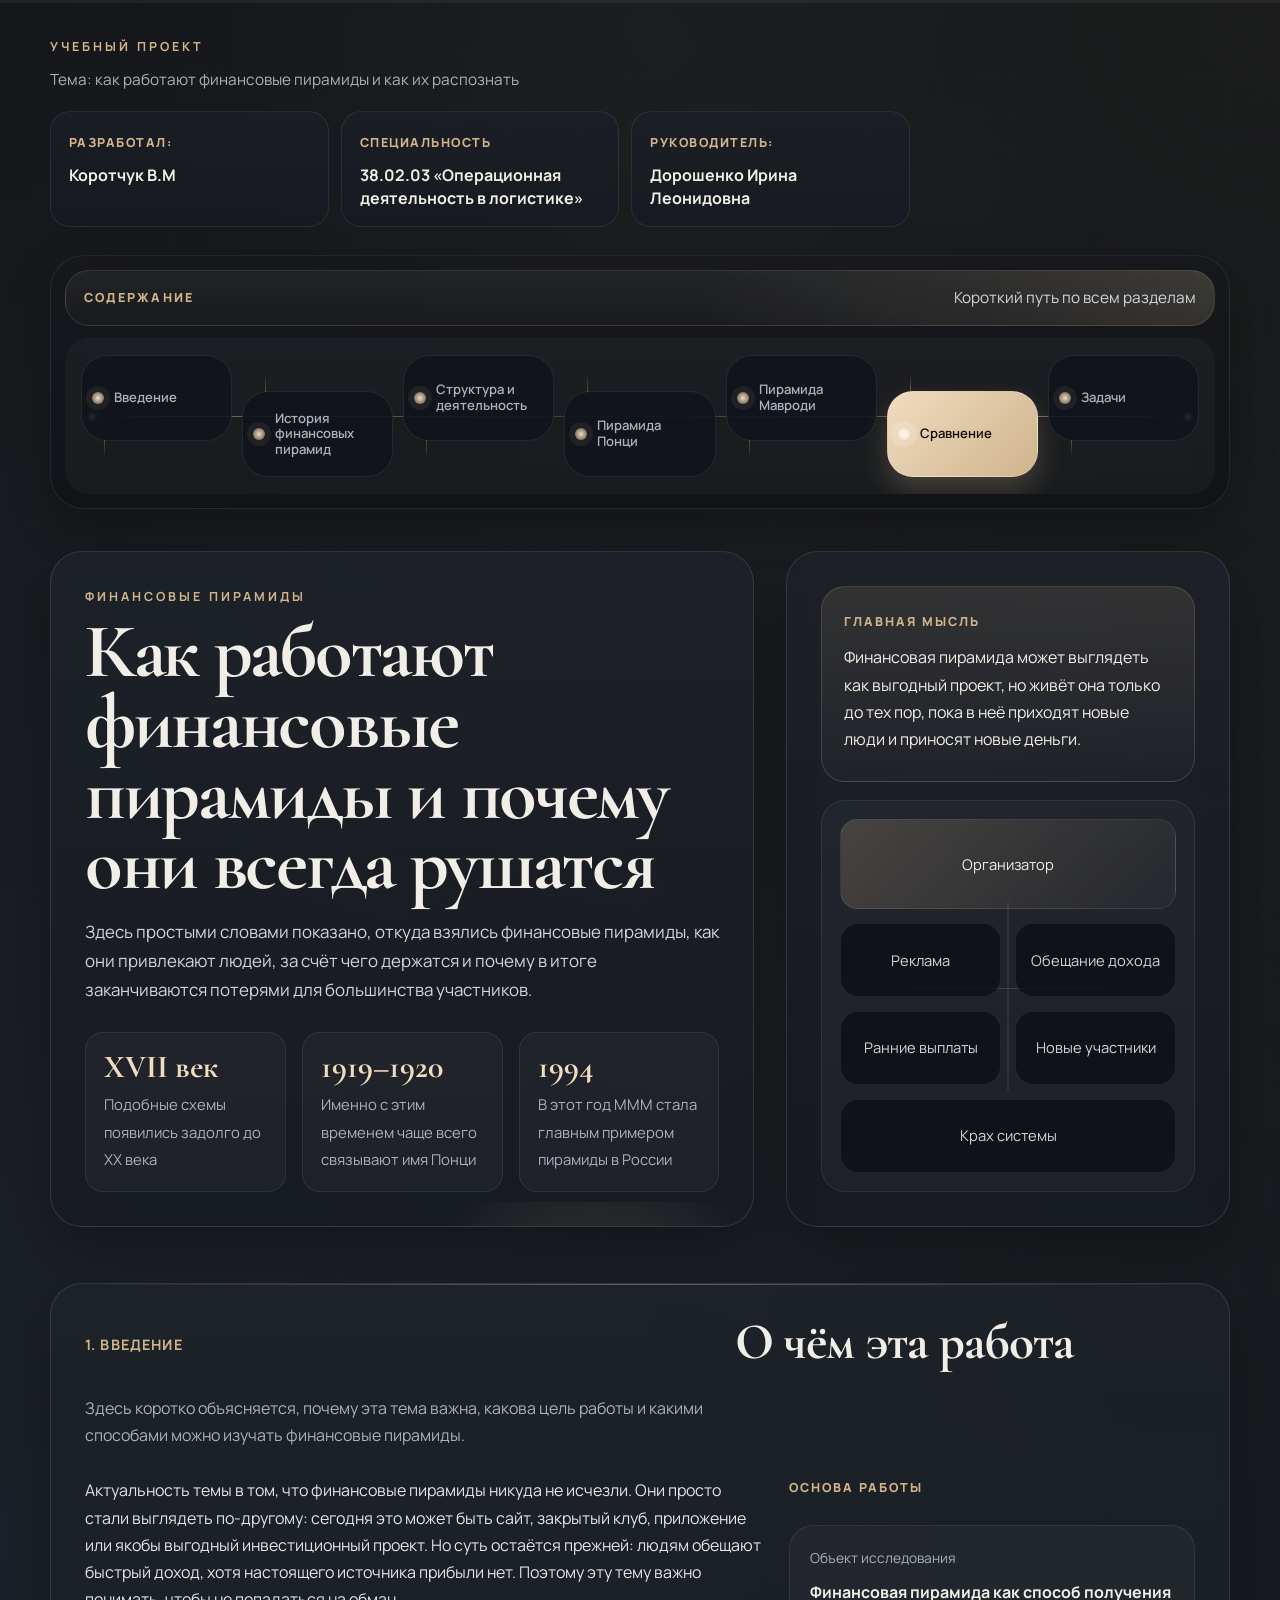
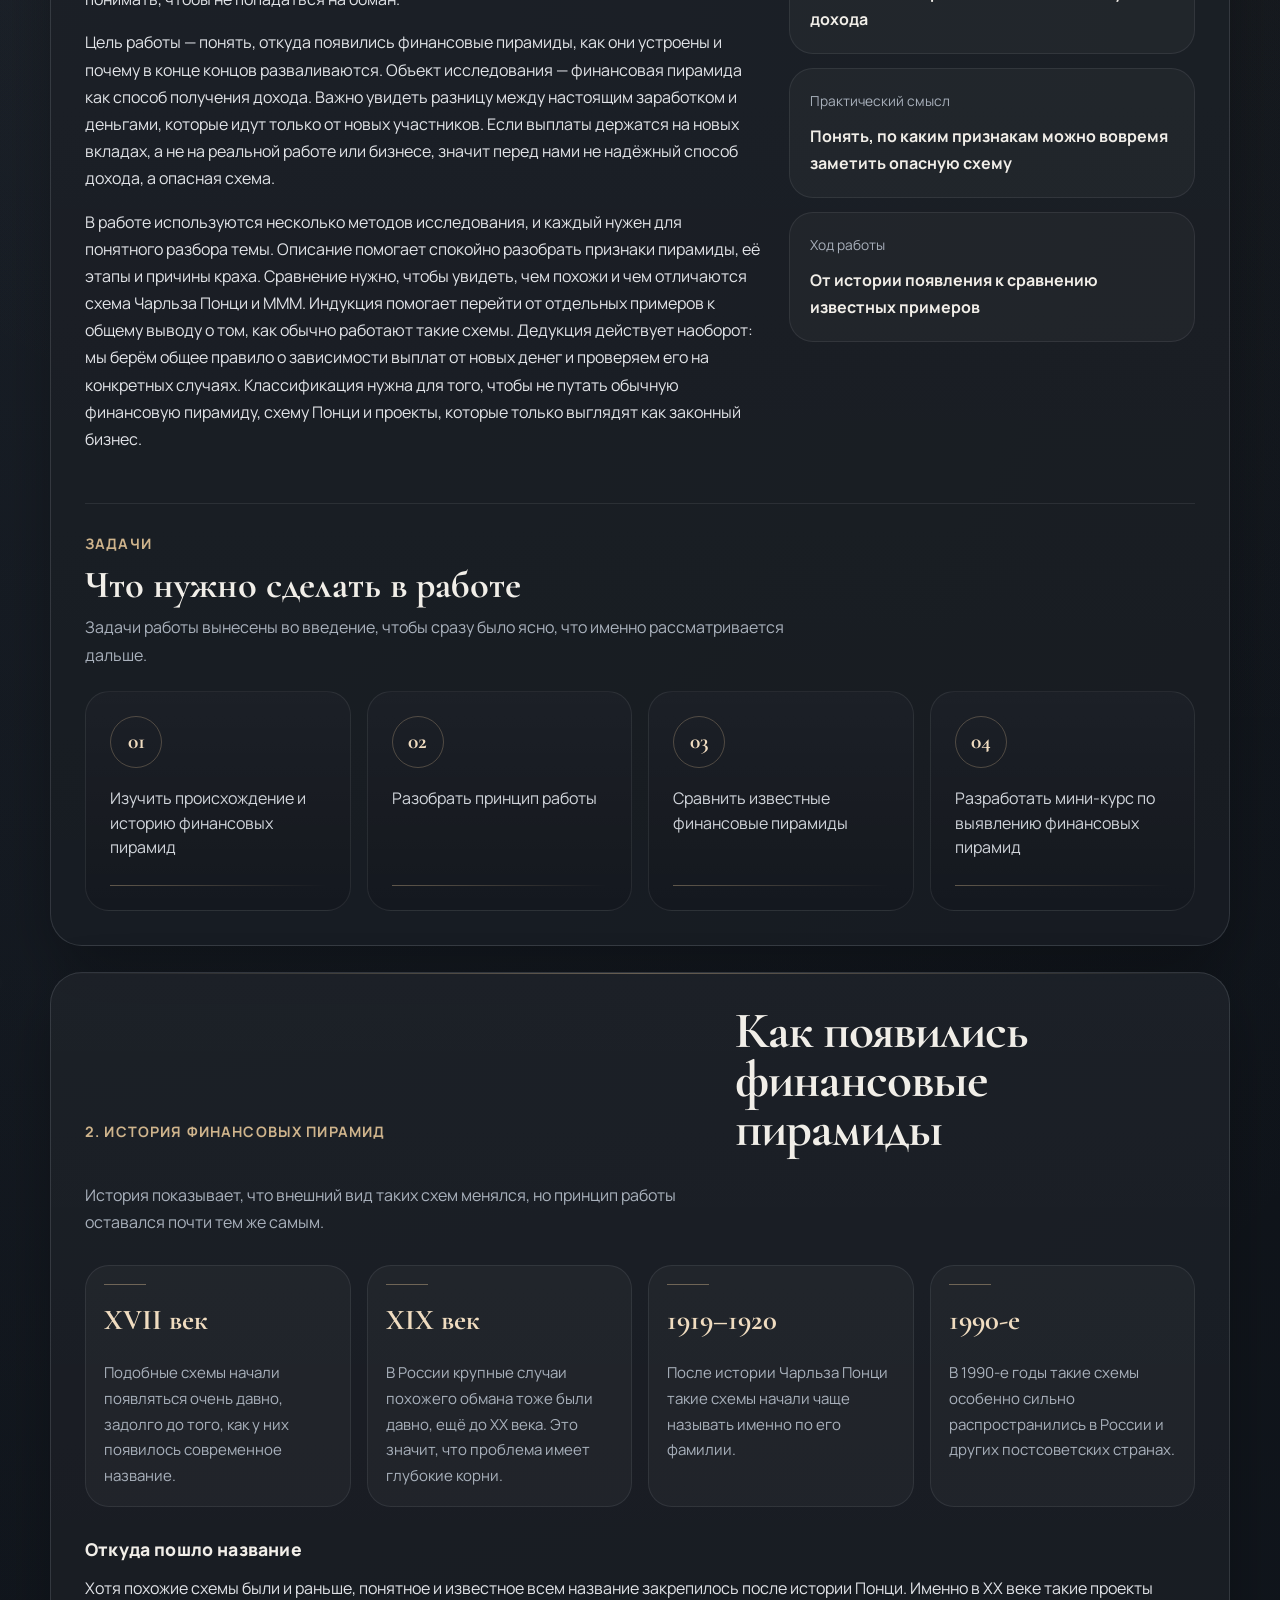
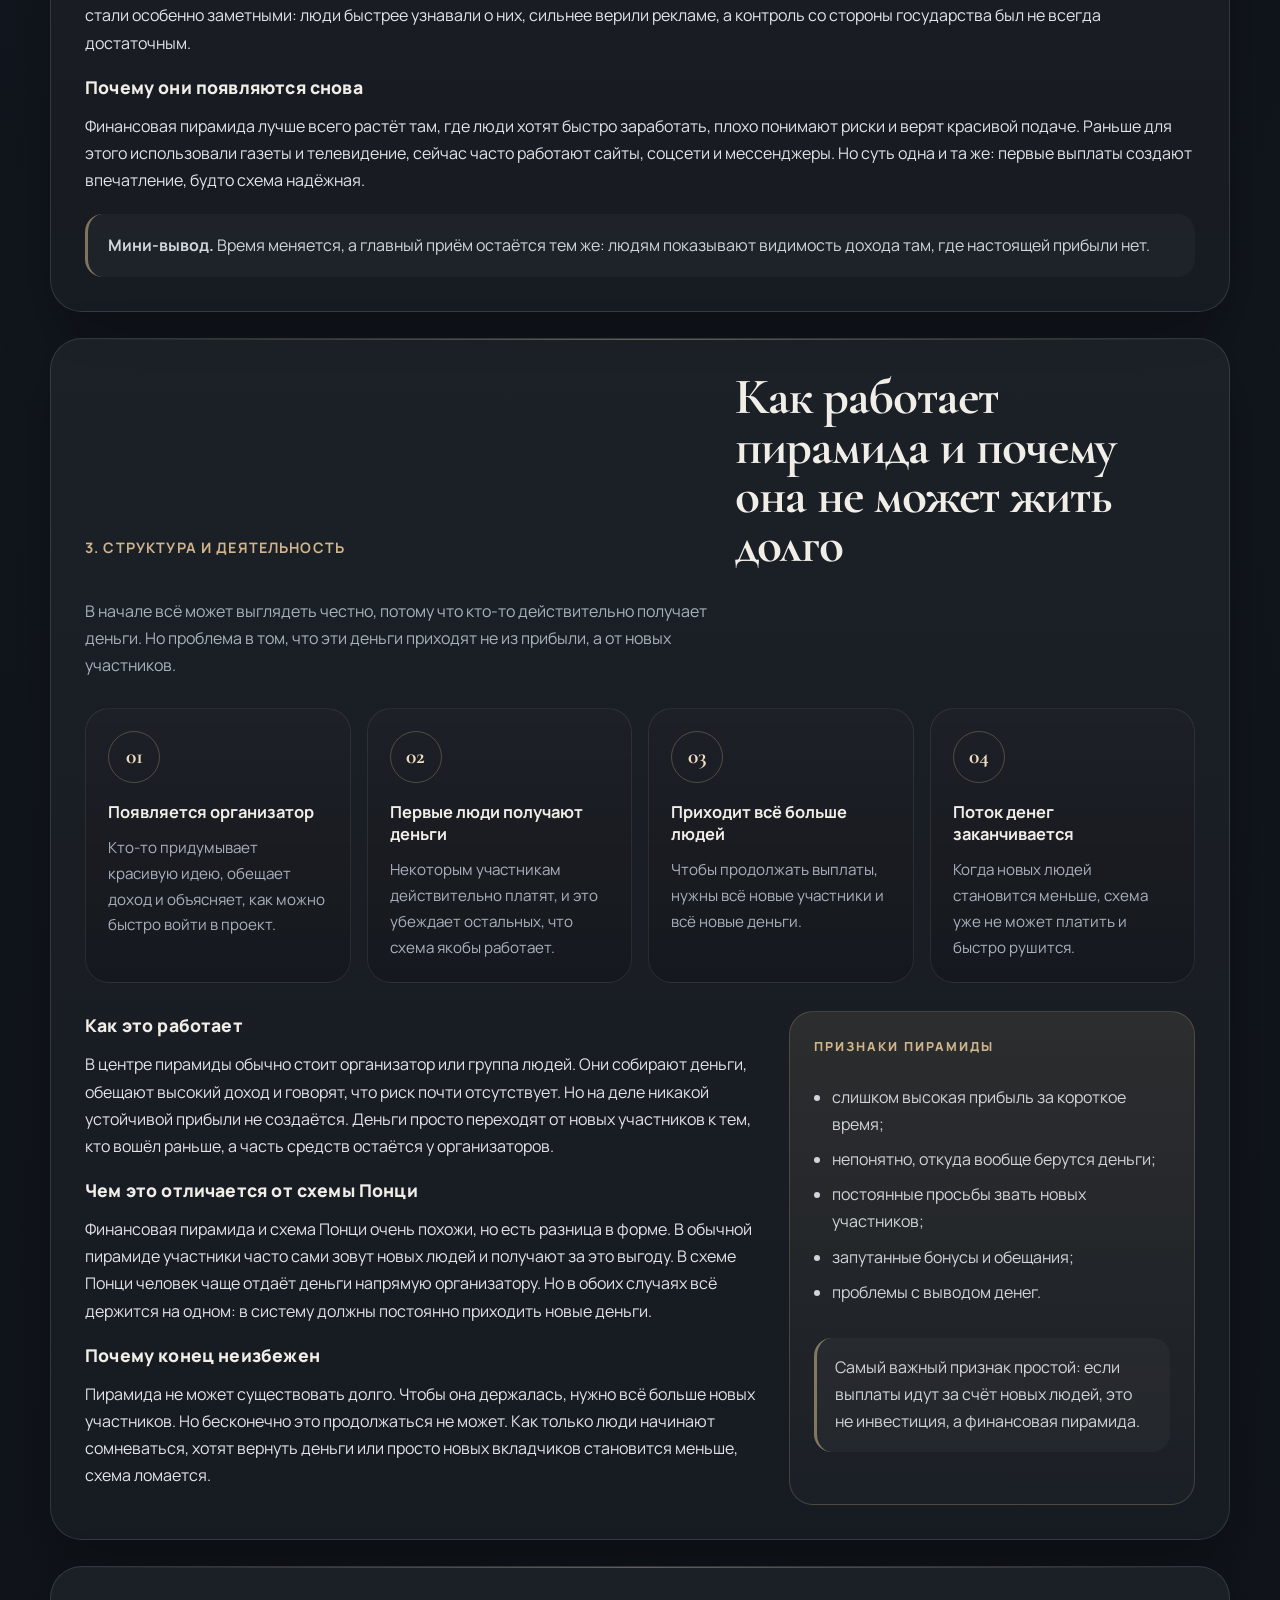
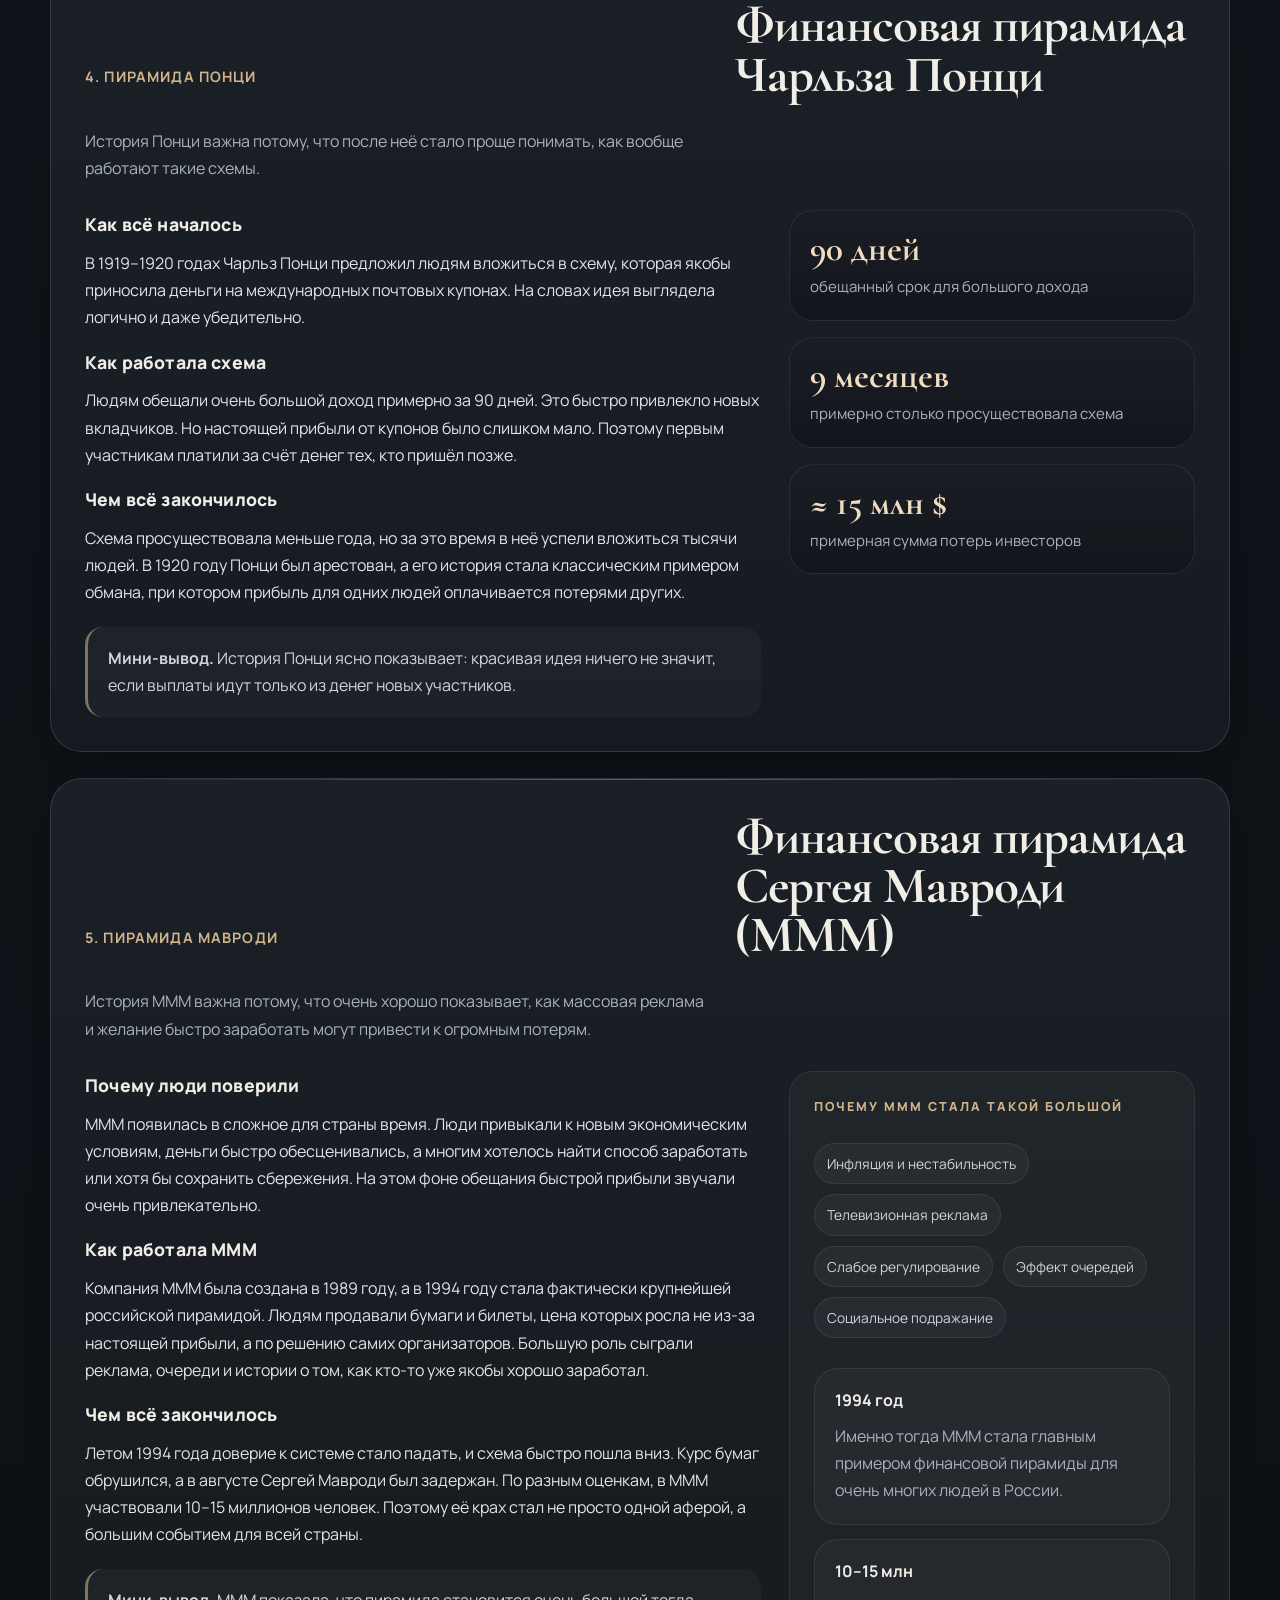
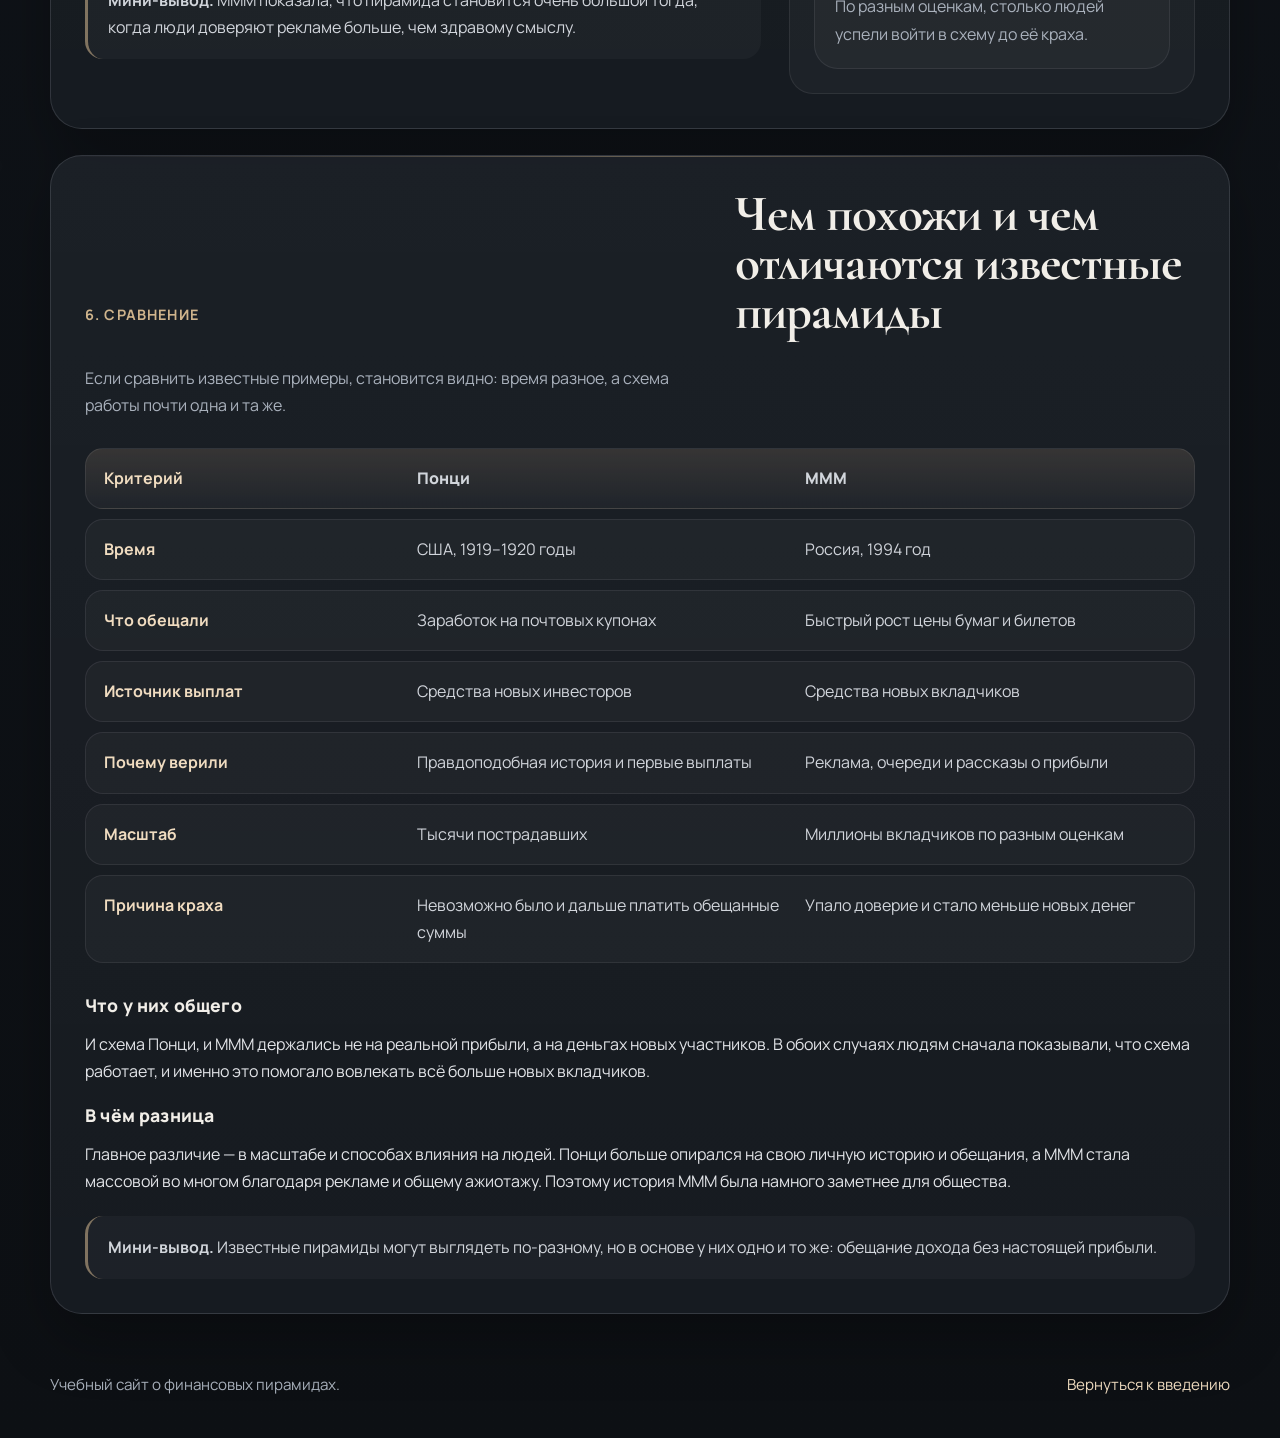
==== commit 8b3e17ef: "Update index.html" ====
--- a/index.html
+++ b/index.html
@@ -24,11 +24,24 @@
 
     <header class="page-top">
       <div class="topbar">
-        <div>
+        <div class="topbar__content">
           <p class="eyebrow">Учебный проект</p>
           <p class="topbar__caption">Тема: как работают финансовые пирамиды и как их распознать</p>
-        </div>
-        <div class="topbar__badge">Финансовая грамотность</div>
+          <div class="title-sheet">
+            <div class="title-sheet__item">
+              <span class="title-sheet__label">Разработал:</span>
+              <strong>Коротчук В.М</strong>
+            </div>
+            <div class="title-sheet__item">
+              <span class="title-sheet__label">Специальность</span>
+              <strong>38.02.03 «Операционная деятельность в логистике»</strong>
+            </div>
+            <div class="title-sheet__item">
+              <span class="title-sheet__label">Руководитель:</span>
+              <strong>Дорошенко Ирина Леонидовна</strong>
+            </div>
+          </div>
+        </div>
       </div>
 
       <nav class="branch-nav" aria-label="Навигация по разделам">
@@ -191,6 +204,33 @@
             </div>
           </aside>
         </div>
+
+        <section class="intro-tasks" id="tasks" data-reveal>
+          <div class="intro-tasks__header">
+            <p class="section__kicker">Задачи</p>
+            <h3 class="intro-tasks__title">Что нужно сделать в работе</h3>
+            <p class="intro-tasks__text">Задачи работы вынесены во введение, чтобы сразу было ясно, что именно рассматривается дальше.</p>
+          </div>
+
+          <div class="tasks-grid">
+            <article class="task-card" data-reveal>
+              <span class="task-card__index">01</span>
+              <p>Изучить происхождение и историю финансовых пирамид</p>
+            </article>
+            <article class="task-card" data-reveal>
+              <span class="task-card__index">02</span>
+              <p>Разобрать принцип работы</p>
+            </article>
+            <article class="task-card" data-reveal>
+              <span class="task-card__index">03</span>
+              <p>Сравнить известные финансовые пирамиды</p>
+            </article>
+            <article class="task-card" data-reveal>
+              <span class="task-card__index">04</span>
+              <p>Разработать мини-курс по выявлению финансовых пирамид</p>
+            </article>
+          </div>
+        </section>
       </section>
 
       <section class="section" id="history" data-reveal>
@@ -540,34 +580,6 @@
         </div>
       </section>
 
-      <section class="section section--tasks" id="tasks" data-reveal>
-        <div class="section__header">
-          <p class="section__kicker">7. Задачи</p>
-          <h2 class="section__title">Что нужно сделать в работе</h2>
-          <p class="section__intro">
-            Здесь указаны только задачи, без ответов и решений.
-          </p>
-        </div>
-
-        <div class="tasks-grid">
-          <article class="task-card" data-reveal>
-            <span class="task-card__index">01</span>
-            <p>Изучить происхождение и историю финансовых пирамид</p>
-          </article>
-          <article class="task-card" data-reveal>
-            <span class="task-card__index">02</span>
-            <p>Разобрать принцип работы</p>
-          </article>
-          <article class="task-card" data-reveal>
-            <span class="task-card__index">03</span>
-            <p>Сравнить известные финансовые пирамиды</p>
-          </article>
-          <article class="task-card" data-reveal>
-            <span class="task-card__index">04</span>
-            <p>Разработать мини-курс по выявлению финансовых пирамид</p>
-          </article>
-        </div>
-      </section>
     </main>
 
     <footer class="page-footer">
--- a/styles.css
+++ b/styles.css
@@ -116,6 +116,10 @@
   padding: 36px 0 20px;
 }
 
+.topbar__content {
+  max-width: 860px;
+}
+
 .eyebrow {
   margin-bottom: 10px;
   color: var(--accent);
@@ -130,6 +134,39 @@
   color: var(--muted);
   max-width: 520px;
   font-size: 0.96rem;
+}
+
+.title-sheet {
+  display: grid;
+  grid-template-columns: repeat(3, minmax(0, 1fr));
+  gap: 12px;
+  margin-top: 18px;
+}
+
+.title-sheet__item {
+  padding: 16px 18px;
+  border: 1px solid rgba(255, 255, 255, 0.08);
+  border-radius: 20px;
+  background:
+    linear-gradient(180deg, rgba(255, 255, 255, 0.04), rgba(255, 255, 255, 0.02)),
+    rgba(17, 21, 28, 0.76);
+}
+
+.title-sheet__label {
+  display: inline-block;
+  margin-bottom: 10px;
+  color: var(--accent);
+  font-size: 0.78rem;
+  font-weight: 800;
+  letter-spacing: 0.12em;
+  text-transform: uppercase;
+}
+
+.title-sheet__item strong {
+  display: block;
+  color: var(--text);
+  font-size: 1rem;
+  line-height: 1.45;
 }
 
 .topbar__badge {
@@ -626,6 +663,29 @@
   line-height: 1.45;
 }
 
+.intro-tasks {
+  margin-top: 34px;
+  padding-top: 28px;
+  border-top: 1px solid rgba(255, 255, 255, 0.08);
+}
+
+.intro-tasks__header {
+  margin-bottom: 22px;
+}
+
+.intro-tasks__title {
+  margin: 0 0 10px;
+  font-family: var(--serif);
+  font-size: clamp(2rem, 3vw, 2.8rem);
+  line-height: 0.98;
+}
+
+.intro-tasks__text {
+  margin: 0;
+  max-width: 760px;
+  color: var(--muted);
+}
+
 .chronicle {
   display: grid;
   grid-template-columns: repeat(4, minmax(0, 1fr));
@@ -912,6 +972,10 @@
 }
 
 @media (max-width: 1140px) {
+  .title-sheet {
+    grid-template-columns: repeat(2, minmax(0, 1fr));
+  }
+
   .hero {
     grid-template-columns: 1fr;
   }
@@ -976,6 +1040,10 @@
     padding-top: 24px;
   }
 
+  .title-sheet {
+    grid-template-columns: 1fr;
+  }
+
   .branch-nav {
     top: 10px;
   }
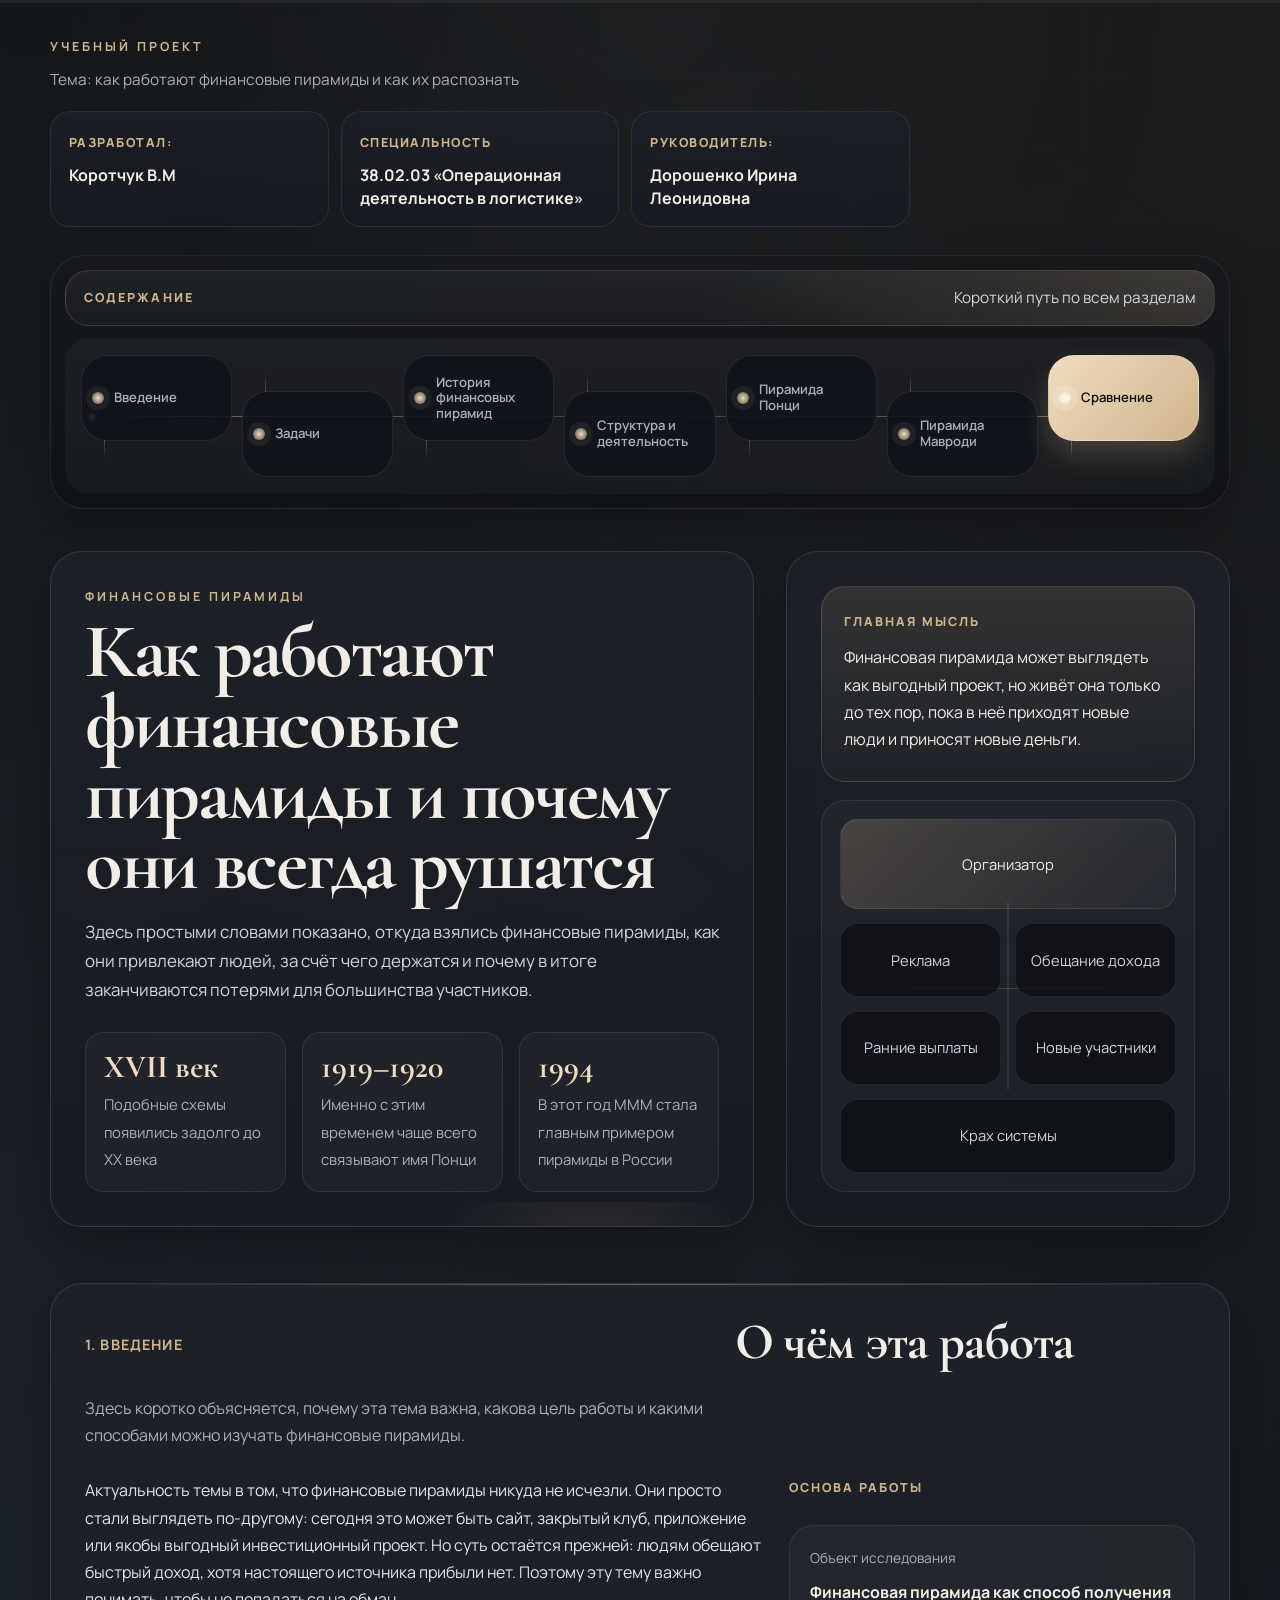
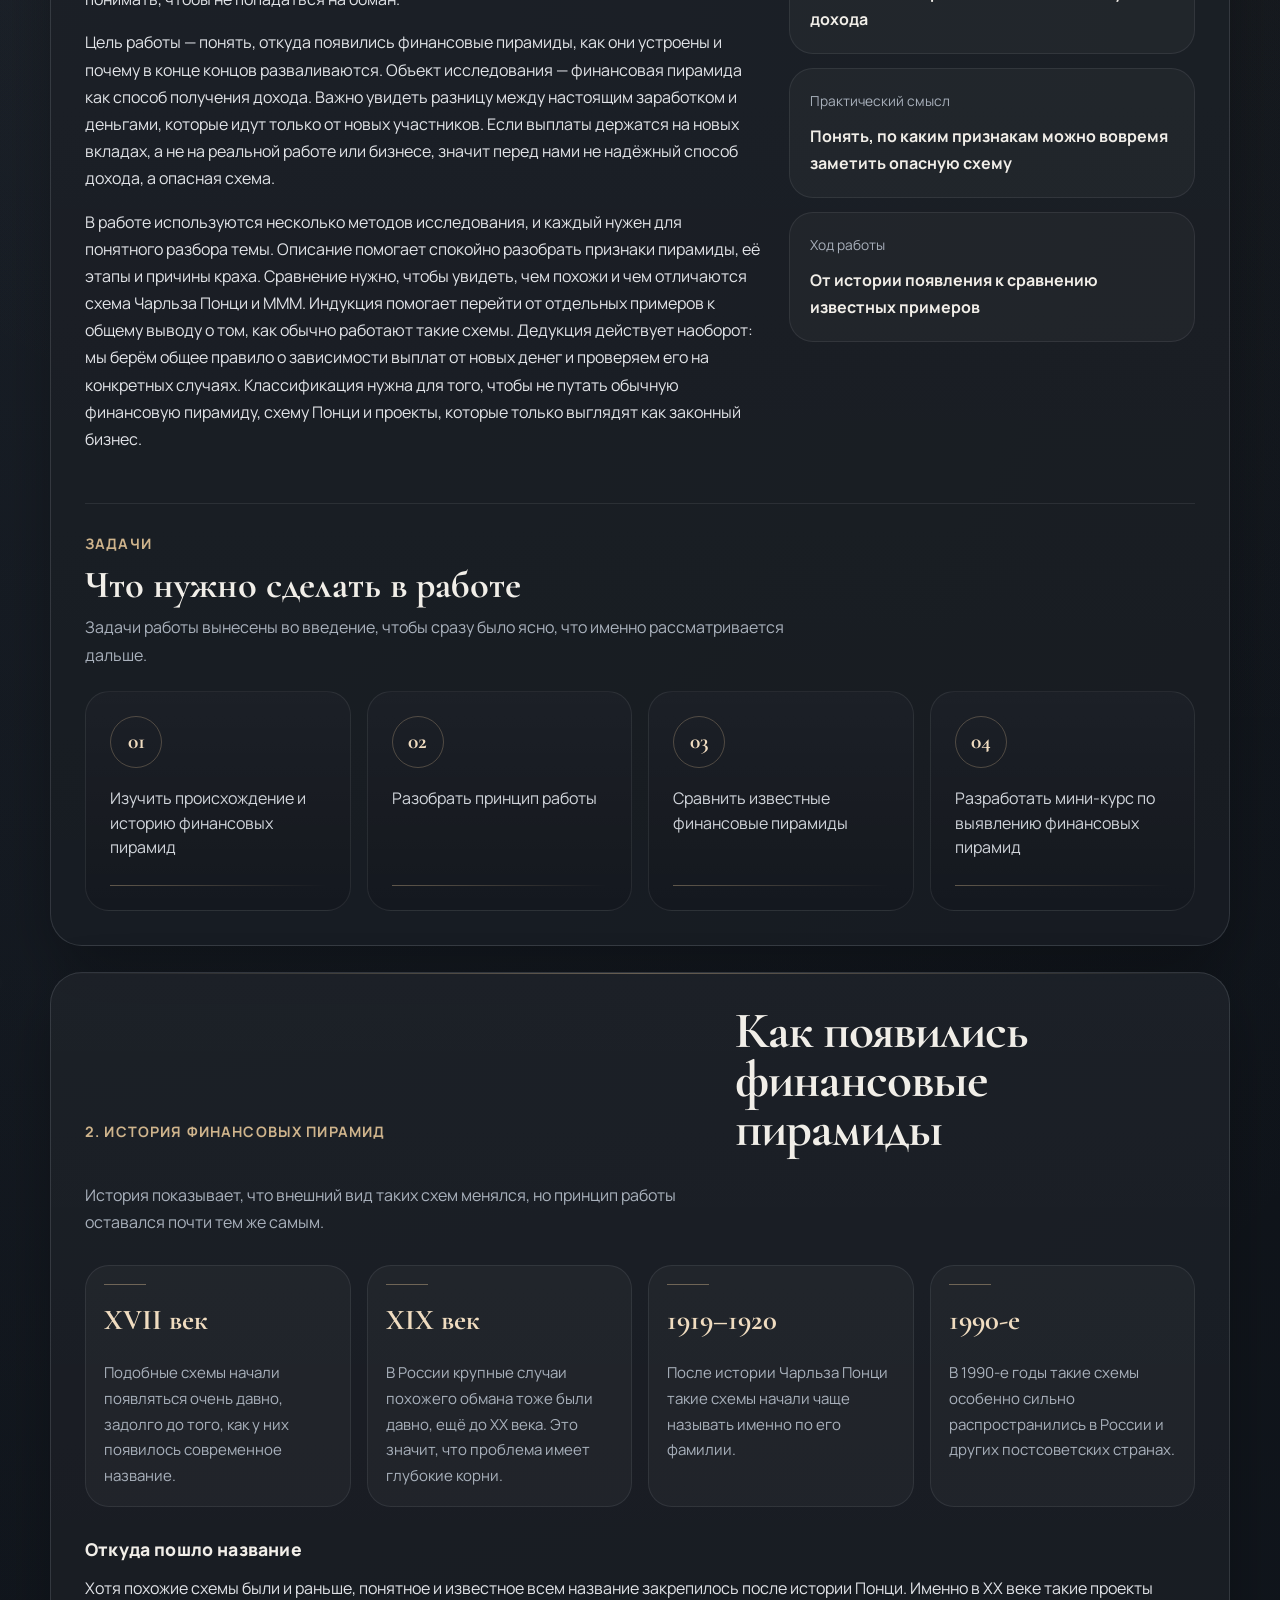
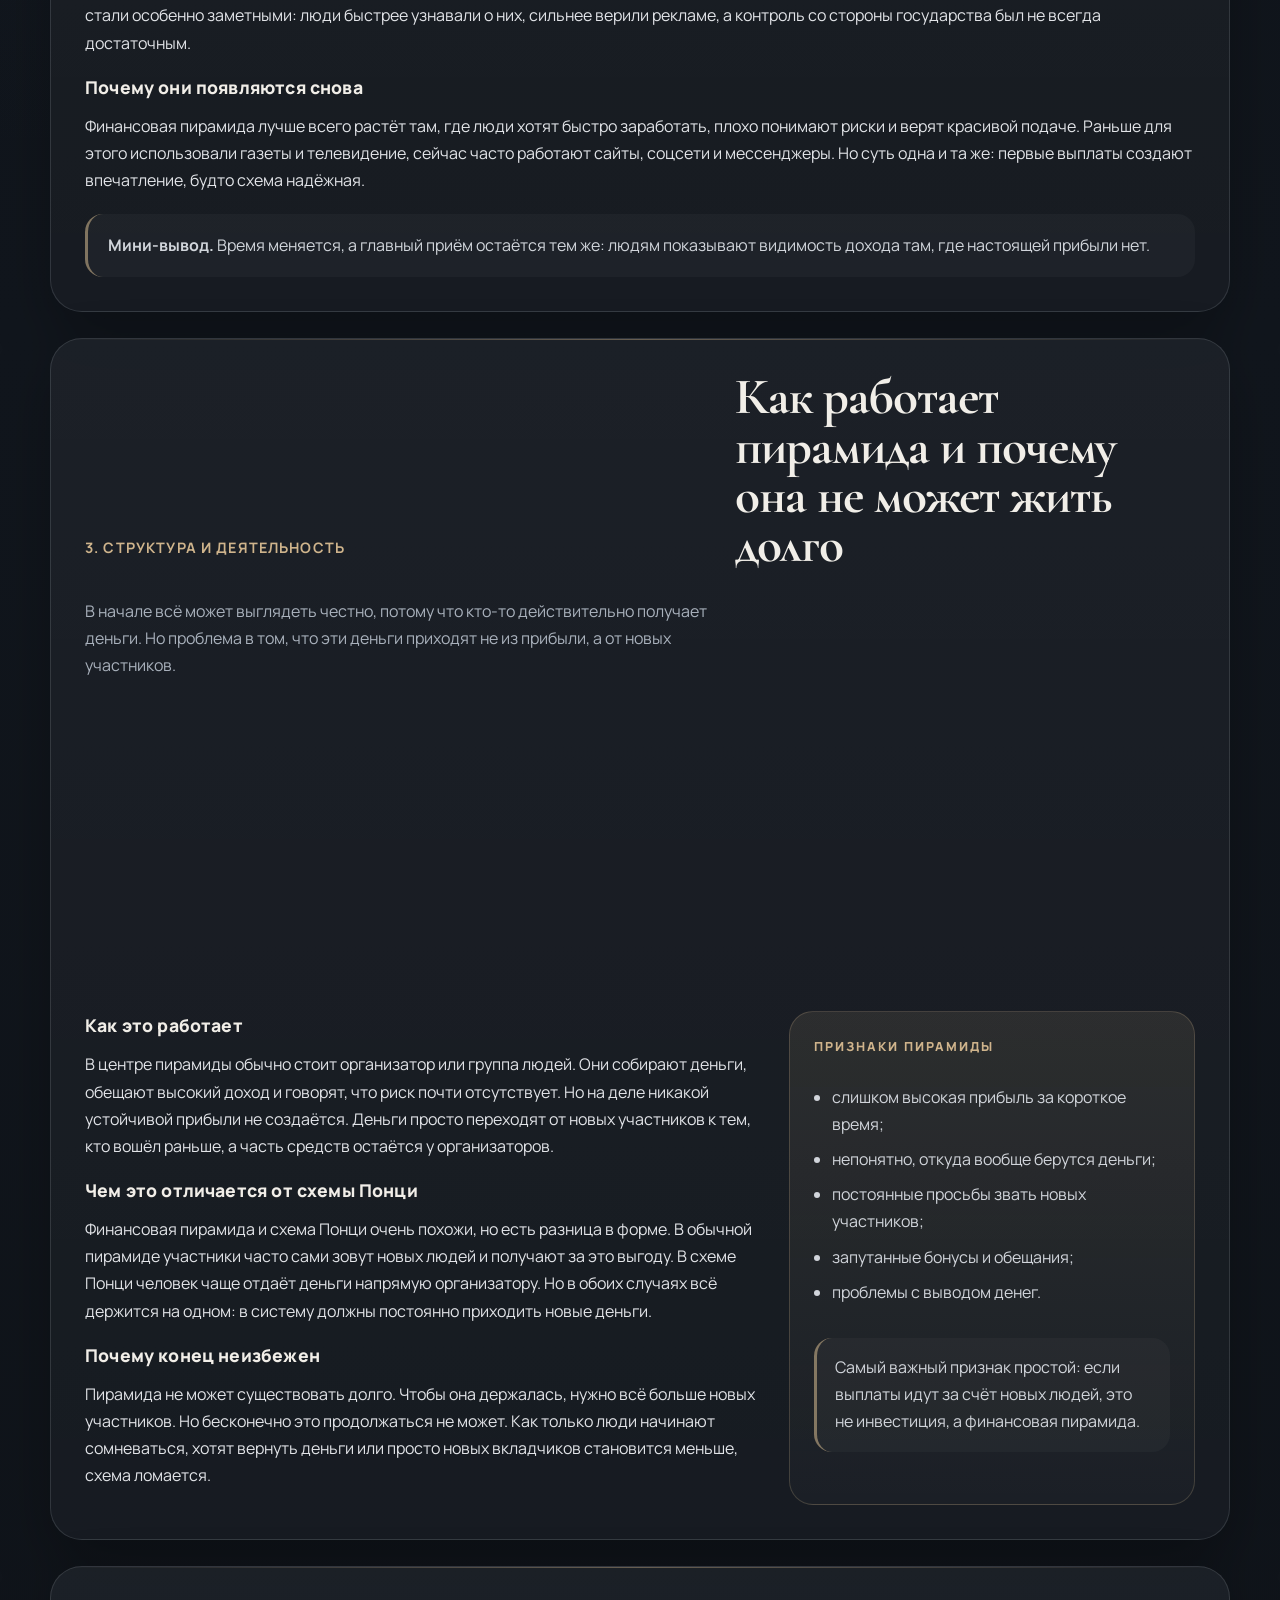
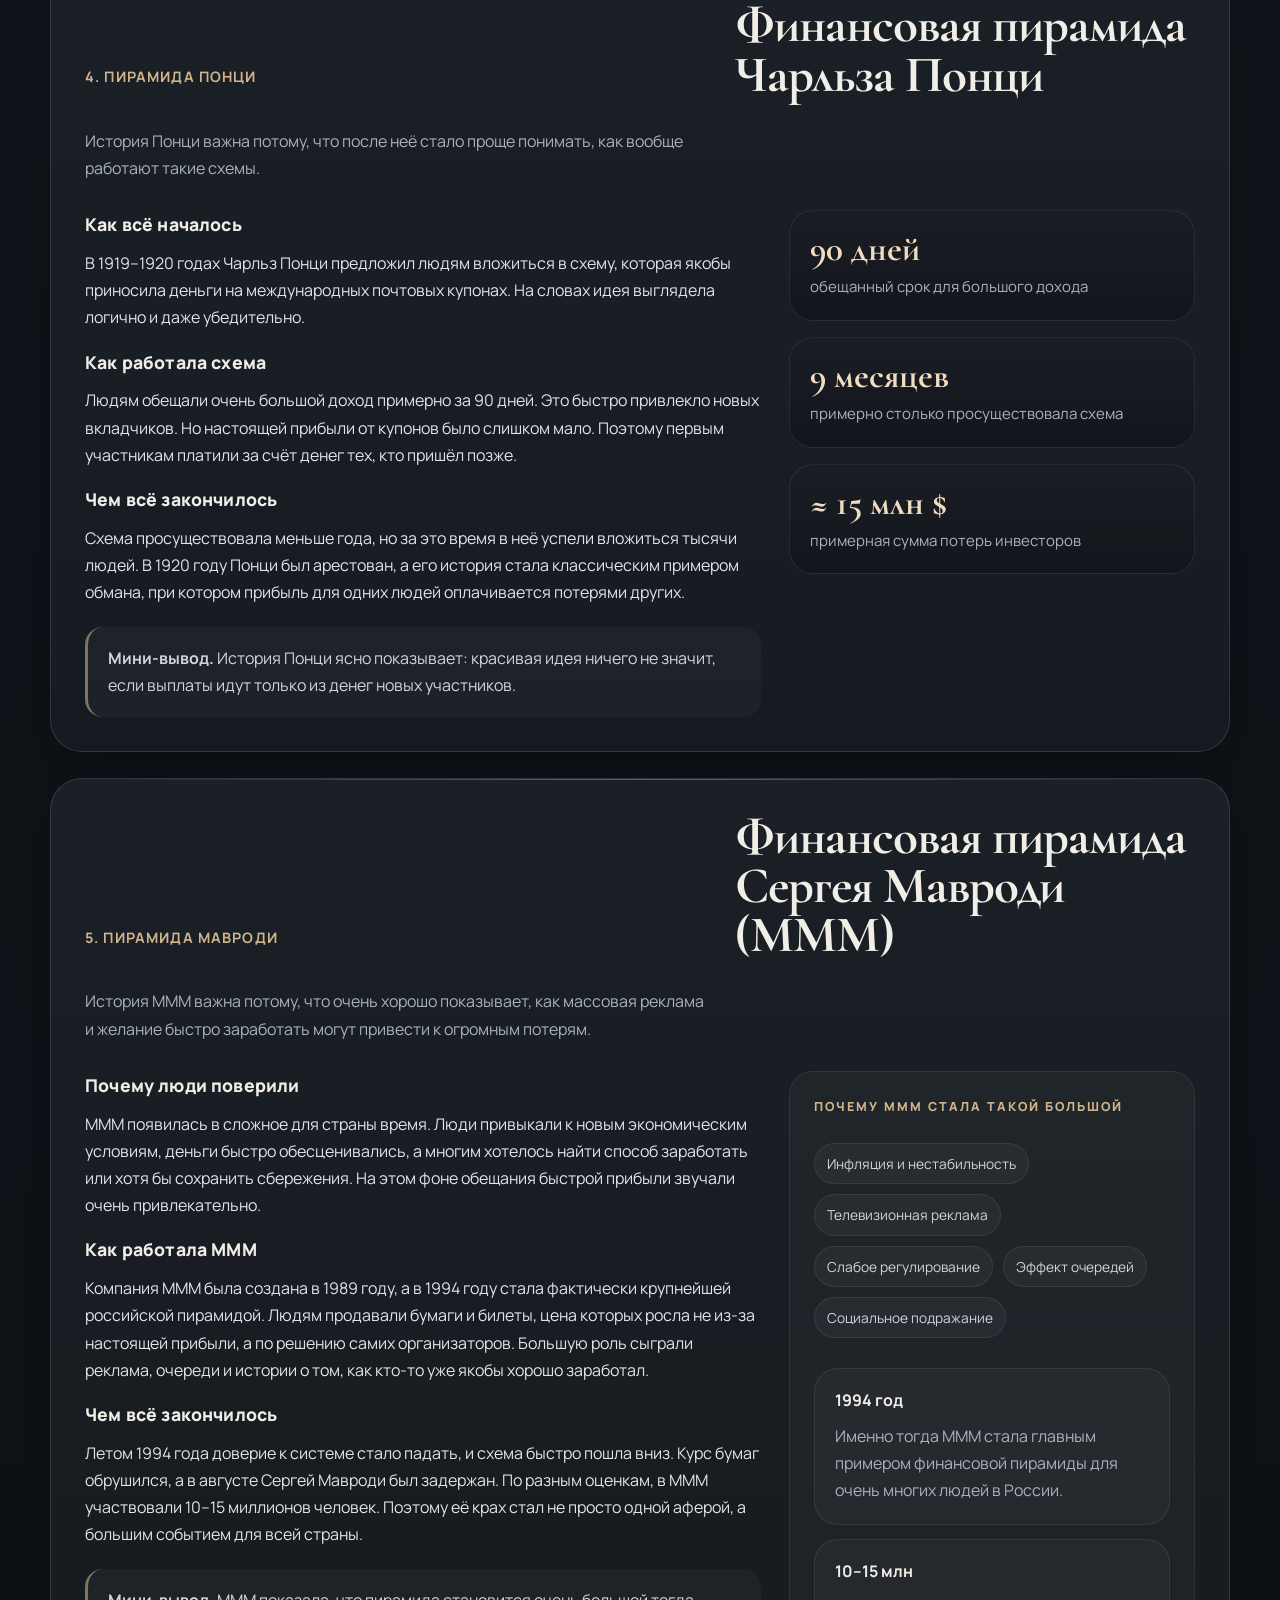
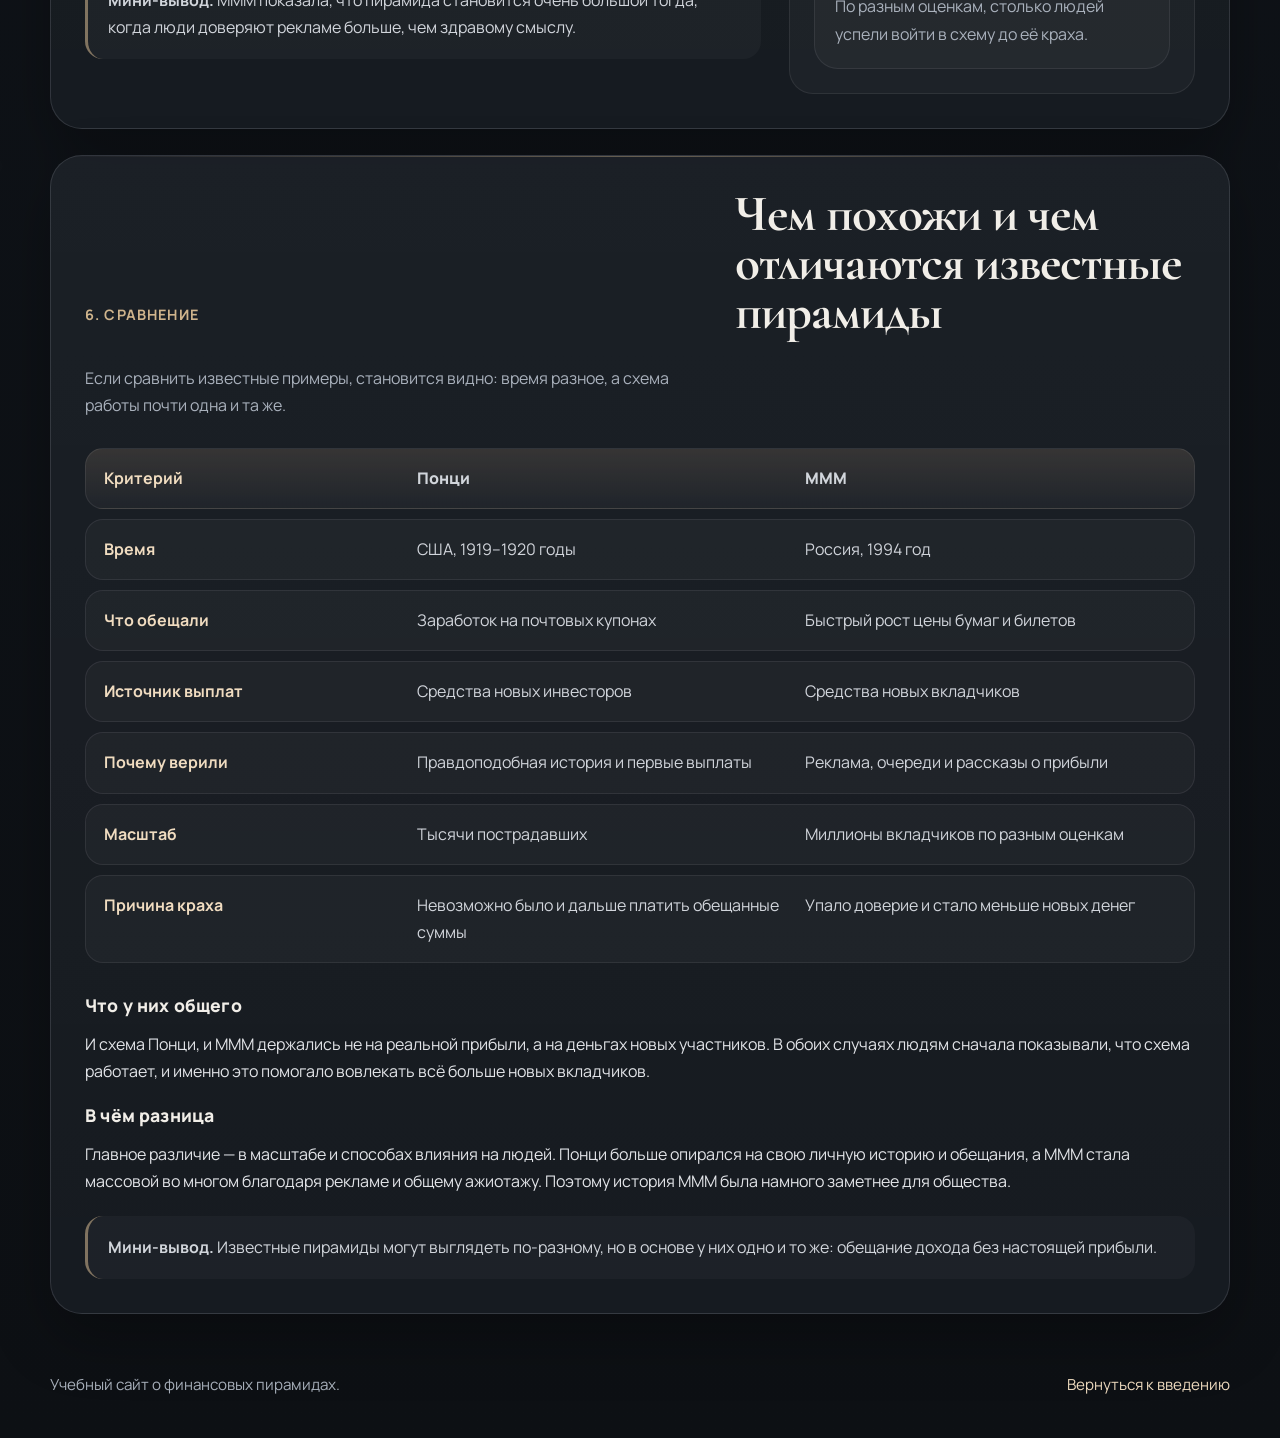
==== commit 032c647b: "Update index.html" ====
--- a/index.html
+++ b/index.html
@@ -60,6 +60,12 @@
               <span class="branch-link__label">Введение</span>
             </a>
 
+            <a class="branch-link" href="#tasks" data-target="tasks">
+              <span class="branch-link__stem" aria-hidden="true"></span>
+              <span class="branch-link__dot" aria-hidden="true"></span>
+              <span class="branch-link__label">Задачи</span>
+            </a>
+
             <a class="branch-link" href="#history" data-target="history">
               <span class="branch-link__stem" aria-hidden="true"></span>
               <span class="branch-link__dot" aria-hidden="true"></span>
@@ -88,12 +94,6 @@
               <span class="branch-link__stem" aria-hidden="true"></span>
               <span class="branch-link__dot" aria-hidden="true"></span>
               <span class="branch-link__label">Сравнение</span>
-            </a>
-
-            <a class="branch-link" href="#tasks" data-target="tasks">
-              <span class="branch-link__stem" aria-hidden="true"></span>
-              <span class="branch-link__dot" aria-hidden="true"></span>
-              <span class="branch-link__label">Задачи</span>
             </a>
           </div>
         </div>
--- a/styles.css
+++ b/styles.css
@@ -1045,7 +1045,9 @@
   }
 
   .branch-nav {
-    top: 10px;
+    position: static;
+    top: auto;
+    margin-top: 14px;
   }
 
   .branch-nav__shell {
